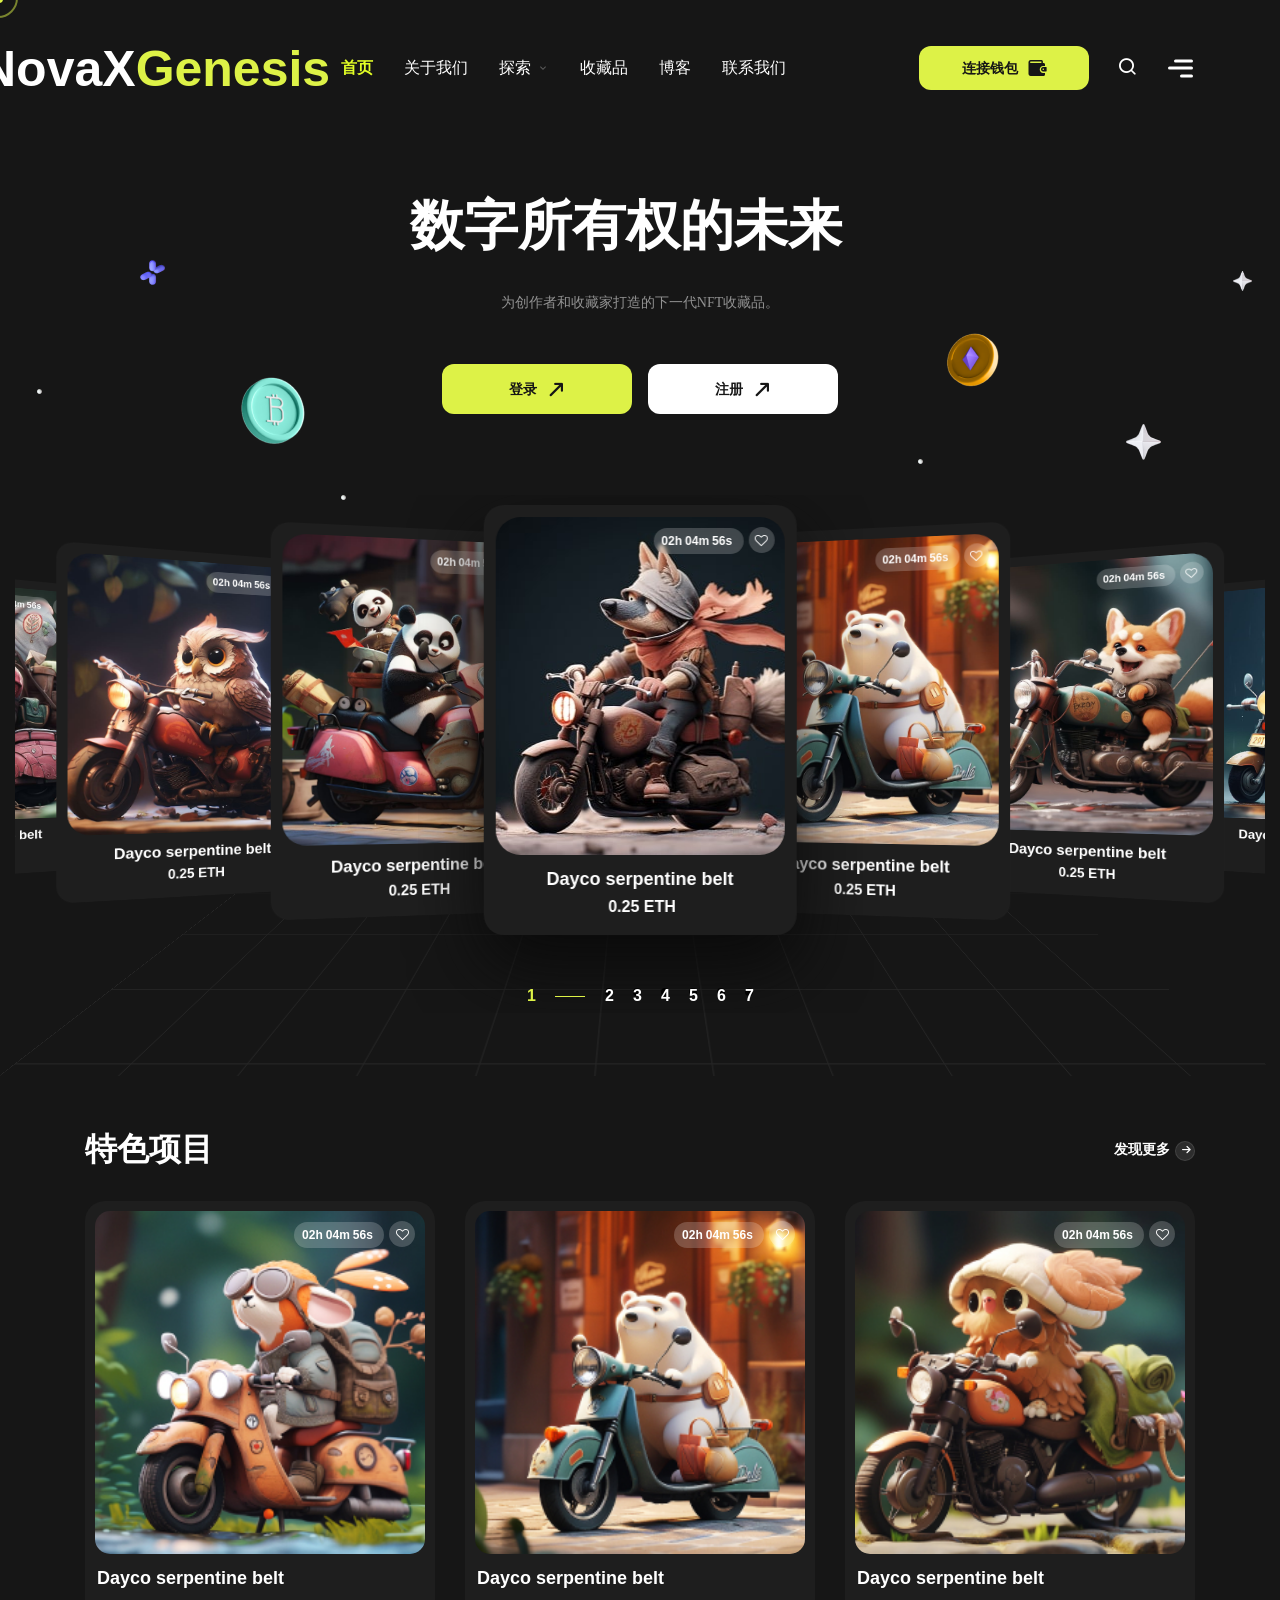
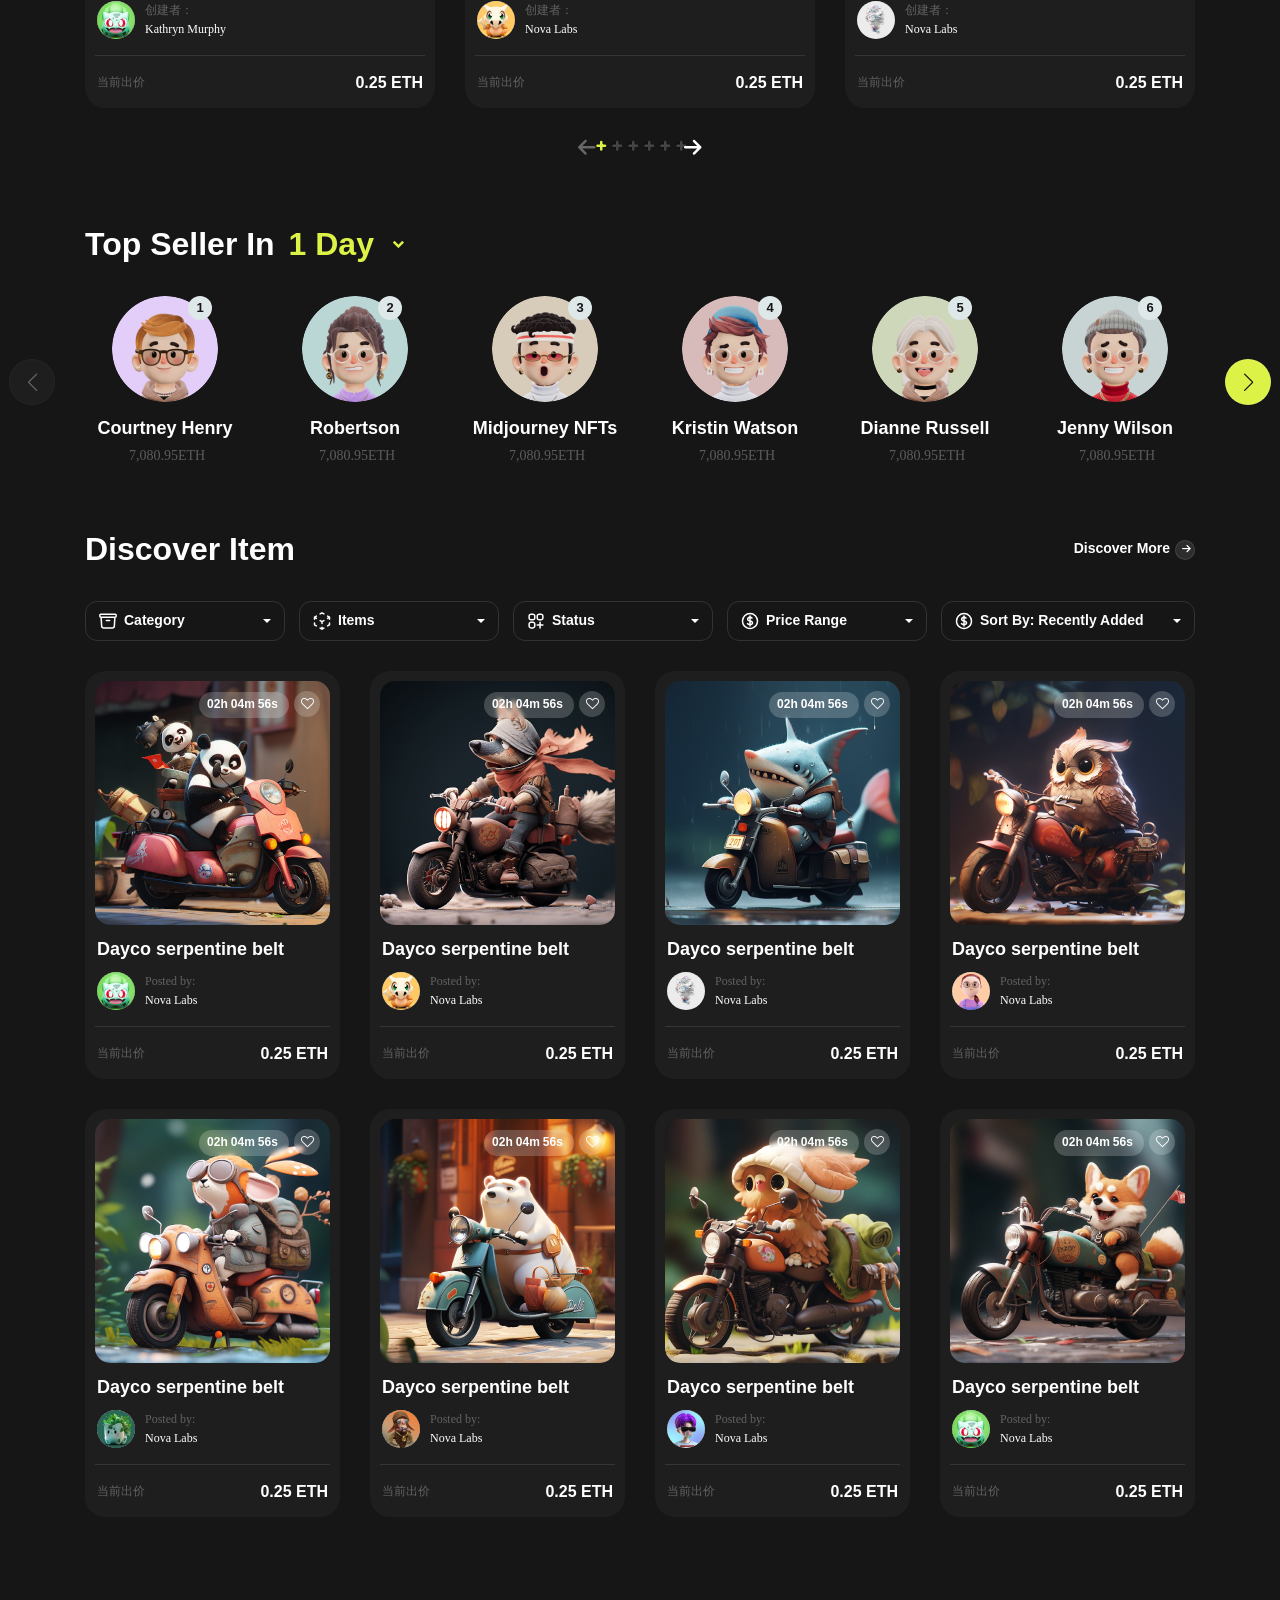
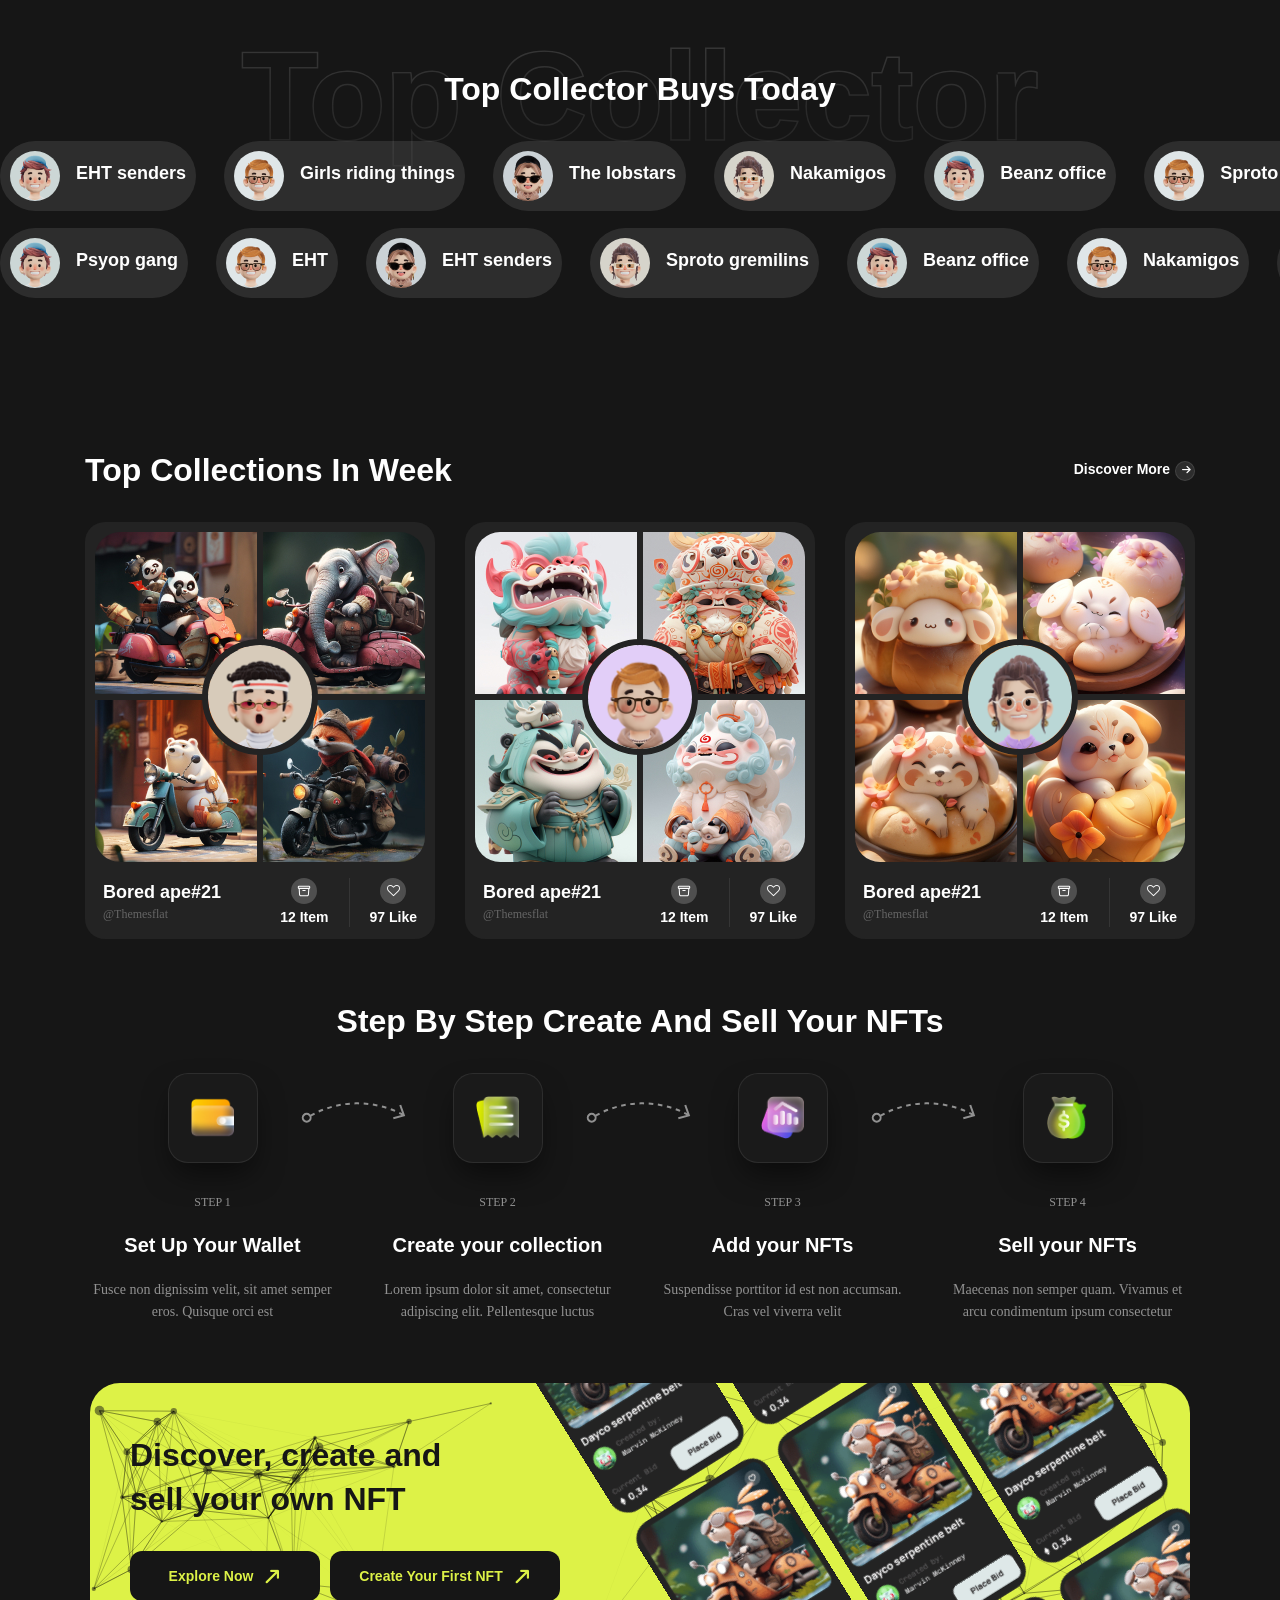
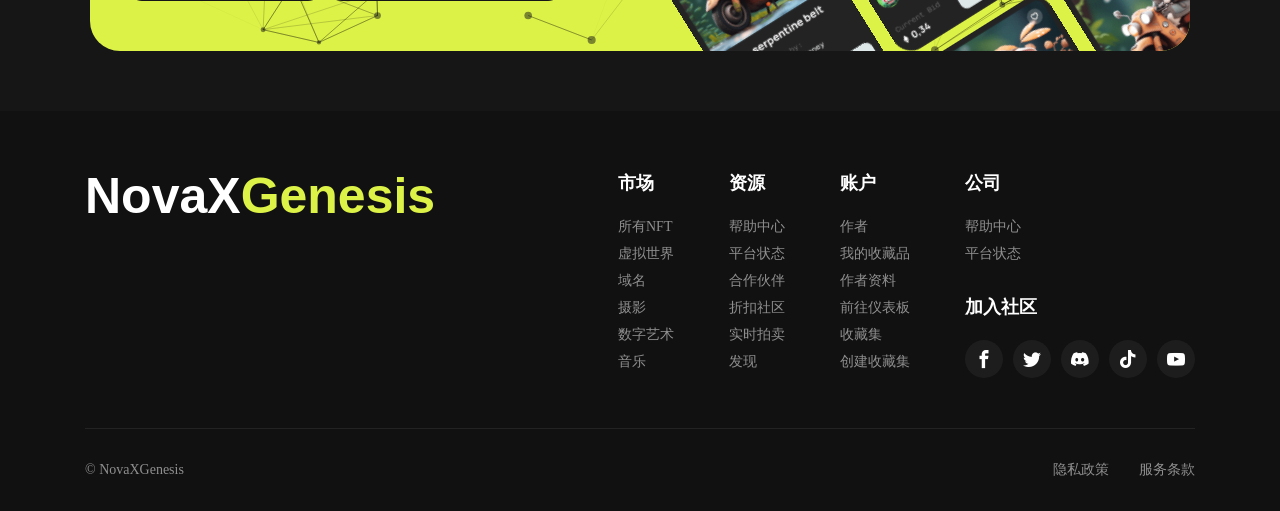
==== index.html @ 79eca63e "feat: 首次提交 NovaX Genesis 完整项目文件" ====
<!DOCTYPE html>
<!--[if IE 8]><html class="ie" xmlns="http://www.w3.org/1999/xhtml" xml:lang="en-US" lang="en-US"> <![endif]-->
<!--[if (gte IE 9)|!(IE)]><!-->
<html xmlns="http://www.w3.org/1999/xhtml" xml:lang="en-US" lang="en-US">
<!--<![endif]-->

<head>
  <!-- Basic Page Needs -->
  <meta charset="utf-8" />
  <!--[if IE
      ]><meta http-equiv="X-UA-Compatible" content="IE=edge,chrome=1"
    /><![endif]-->
  <title>NovaX Genesis | NFT市场模板</title>

  <meta name="author" content="themesflat.com" />

  <!-- Mobile Specific Metas -->
  <meta name="viewport" content="width=device-width, initial-scale=1, maximum-scale=1" />

  <!-- Theme Style -->
  <link rel="stylesheet" type="text/css" href="assets/css/style.css" />

  <!-- Reponsive -->
  <link rel="stylesheet" type="text/css" href="assets/css/responsive.css" />

  <!-- Favicon and Touch Icons  -->
  <link rel="shortcut icon" href="assets/icon/Favicon.png" />
  <link rel="apple-touch-icon-precomposed" href="assets/icon/Favicon.png" />
</head>

<body class="body">
  <!-- preload -->
  <div class="preload preload-container">
    <div class="middle">
      <div class="bar bar1"></div>
      <div class="bar bar2"></div>
      <div class="bar bar3"></div>
      <div class="bar bar4"></div>
      <div class="bar bar5"></div>
      <div class="bar bar6"></div>
      <div class="bar bar7"></div>
      <div class="bar bar8"></div>
    </div>
  </div>
  <!-- /preload -->

  <div id="wrapper">
    <div id="page" class="pt-40 home-1">
      <header id="header_main" class="header_1 header-fixed">
        <div class="themesflat-container">
          <div class="row">
            <div class="col-md-12">
              <div id="site-header-inner">
                <div class="wrap-box flex">
                  <div id="site-logo">
                    <div id="site-logo-inner">
                      <a href="index.html" rel="home" class="main-logo" style="font-size: 50px; font-weight:900;">
                        NovaX<span style="color: #ddf247;">Genesis</span>
                      </a>
                    </div>
                  </div>
                  <!-- logo -->
                  <div class="mobile-button">
                    <span></span>
                  </div>
                  <!-- /.mobile-button -->
                  <nav id="main-nav" class="main-nav">
                    <ul id="menu-primary-menu" class="menu">
                      <li class="menu-item  current-menu-item">
                        <a>首页</a>
                      </li>
                      <li class="menu-item">
                        <a href="#">关于我们</a>
                      </li>
                      <li class="menu-item menu-item-has-children">
                        <a>探索</a>
                        <ul class="sub-menu">
                          <li class="menu-item">
                            <a href="explore.html">探索</a>
                          </li>
                          <li class="menu-item">
                            <a href="nft-detail.html">NFT详情</a>
                          </li>
                          
                          
                        </ul>
                      </li>
                      <li class="menu-item ">
                        <a>收藏品</a>
                        
                      </li>
                      <li class="menu-item ">
                        <a>博客</a>
                        
                      </li>
                      <li class="menu-item">
                        <a href="#">联系我们</a>
                      </li>
                    </ul>
                  </nav>
                  <!-- /#main-nav -->
                  <div class="flat-wallet flex">
                    <div class="" id="wallet-header">
                      <a href="market-wallet.html" id="connectbtn" class="tf-button style-1">
                        <span>连接钱包</span>
                        <i class="icon-wa"></i>
                      </a>
                    </div>
                    <div class="header-search relative">
                      <a href="#" class="show-search">
                        <i class="icon-search"></i>
                      </a>
                      <div class="top-search">
                        <form action="#" method="get" role="search" class="search-form relative">
                          <input type="search" id="search" class="search-field style-1" placeholder="搜索..." value=""
                            name="s" title="搜索" required="" />
                          <button class="search search-submit" type="submit" title="搜索">
                            <i class="icon-search"></i>
                          </button>
                        </form>
                      </div>
                    </div>
                    <div class="canvas">
                      <span></span>
                    </div>
                  </div>
                </div>
              </div>
            </div>
          </div>
        </div>
        <div class="canvas-nav-wrap">
          <div class="overlay-canvas-nav"></div>
          <div class="inner-canvas-nav">
            <div class="side-bar">
              <a href="index.html" rel="home" class="main-logo">
                <a href="index.html" rel="home" class="main-logo" style="font-size: 40px; font-weight:900;">
                  NovaX<span style="color: #ddf247;">Genesis</span>
                </a>
                


              </a>
              <div class="canvas-nav-close">
                <svg xmlns="http://www.w3.org/2000/svg" xmlns:xlink="http://www.w3.org/1999/xlink" fill="white" x="0px"
                  y="0px" width="20px" height="20px" viewBox="0 0 122.878 122.88"
                  enable-background="new 0 0 122.878 122.88" xml:space="preserve">
                  <g>
                    <path
                      d="M1.426,8.313c-1.901-1.901-1.901-4.984,0-6.886c1.901-1.902,4.984-1.902,6.886,0l53.127,53.127l53.127-53.127 c1.901-1.902,4.984-1.902,6.887,0c1.901,1.901,1.901,4.985,0,6.886L68.324,61.439l53.128,53.128c1.901,1.901,1.901,4.984,0,6.886 c-1.902,1.902-4.985,1.902-6.887,0L61.438,68.326L8.312,121.453c-1.901,1.902-4.984,1.902-6.886,0 c-1.901-1.901-1.901-4.984,0-6.886l53.127-53.128L1.426,8.313L1.426,8.313z" />
                  </g>
                </svg>
              </div>
              <div class="widget-search mt-30">
                <form action="#" method="get" role="search" class="search-form relative">
                  <input type="search" id="search" class="search-field style-1" placeholder="搜索..." value=""
                    name="s" title="搜索" required="" />
                  <button class="search search-submit" type="submit" title="搜索">
                    <i class="icon-search"></i>
                  </button>
                </form>
              </div>
              <div class="widget widget-categories">
                <h5 class="title-widget">分类</h5>
                <ul>
                  <li>
                    <div class="cate-item"><a href="#">NFTs</a></div>
                    <div class="number">(1.483)</div>
                  </li>
                  <li>
                    <div class="cate-item"><a href="#">数字艺术</a></div>
                    <div class="number">(97)</div>
                  </li>
                  <li>
                    <div class="cate-item"><a href="#">加密货币</a></div>
                    <div class="number">(45)</div>
                  </li>
                  <li>
                    <div class="cate-item"><a href="#">技术</a></div>
                    <div class="number">(728)</div>
                  </li>
                </ul>
              </div>
              <div class="widget widget-menu style-4">
                <h5 class="title-widget">公司</h5>
                <ul>
                  <li><a href="#">帮助中心</a></li>
                  <li><a href="#">平台状态</a></li>
                </ul>
              </div>
              <div class="widget">
                <h5 class="title-widget">加入社区</h5>
                <div class="widget-social">
                  <ul class="flex">
                    <li><a href="#" class="icon-facebook"></a></li>
                    <li><a href="#" class="icon-twitter"></a></li>
                    <li><a href="#" class="icon-vt"></a></li>
                    <li><a href="#" class="icon-tiktok"></a></li>
                    <li><a href="#" class="icon-youtube"></a></li>
                  </ul>
                </div>
              </div>
            </div>
          </div>
        </div>
        <div class="mobile-nav-wrap">
          <div class="overlay-mobile-nav"></div>
          <div class="inner-mobile-nav">
            <a href="index.html" rel="home" class="main-logo">
              <a href="index.html" rel="home" class="main-logo" style="font-size: 40px; font-weight:900;">
                NovaX<span style="color: #ddf247;">Genesis</span>
              </a>
                data-retina="assets/images/logo/logo@2x.png" />
            </a>
            <div class="mobile-nav-close">
              <svg xmlns="http://www.w3.org/2000/svg" xmlns:xlink="http://www.w3.org/1999/xlink" fill="white" x="0px"
                y="0px" width="20px" height="20px" viewBox="0 0 122.878 122.88"
                enable-background="new 0 0 122.878 122.88" xml:space="preserve">
                <g>
                  <path
                    d="M1.426,8.313c-1.901-1.901-1.901-4.984,0-6.886c1.901-1.902,4.984-1.902,6.886,0l53.127,53.127l53.127-53.127 c1.901-1.902,4.984-1.902,6.887,0c1.901,1.901,1.901,4.985,0,6.886L68.324,61.439l53.128,53.128c1.901,1.901,1.901,4.984,0,6.886 c-1.902,1.902-4.985,1.902-6.887,0L61.438,68.326L8.312,121.453c-1.901,1.902-4.984,1.902-6.886,0 c-1.901-1.901-1.901-4.984,0-6.886l53.127-53.128L1.426,8.313L1.426,8.313z" />
                </g>
              </svg>
            </div>
            <nav id="mobile-main-nav" class="mobile-main-nav">
              <ul id="menu-mobile-menu" class="menu">
                <li class="menu-item menu-item-has-children-mobile current-menu-item">
                  <a class="item-menu-mobile">首页</a>
                  
                </li>
                <li class="menu-item">
                  <a class="item-menu-mobile" href="#">关于我们</a>
                </li>
                <li class="menu-item menu-item-has-children-mobile">
                  <a class="item-menu-mobile">探索</a>
                  <ul class="sub-menu-mobile">
                    <li class="menu-item">
                      <a href="explore.html">探索风格</a>
                    </li>
                    
                    <li class="menu-item">
                      <a href="nft-detail.html">NFT详情</a>
                    </li>
                    
                  </ul>
                </li>
                <li class="menu-item menu-item-has-children-mobile">
                  <a class="item-menu-mobile">收藏品</a>
                  
                </li>
                <li class="menu-item menu-item-has-children-mobile">
                  <a class="item-menu-mobile">博客</a>
                  
                </li>
                <li class="menu-item">
                  <a class="item-menu-mobile" href="#">联系我们</a>
                </li>
              </ul>
            </nav>
            <div class="widget-search mt-30">
              <form action="#" method="get" role="search" class="search-form relative">
                <input type="search" class="search-field style-1" placeholder="搜索..." value="" name="s"
                  title="搜索" required="" />
                <button class="search search-submit" type="submit" title="搜索">
                  <i class="icon-search"></i>
                </button>
              </form>
            </div>
          </div>
        </div>
      </header>

      <div class="flat-pages-title">
        <div class="widget-bg-line">
          <div class="wraper">
            <div class="bg-grid-line y bottom">
              <div class="bg-line"></div>
            </div>
          </div>
        </div>
        <div class="themesflat-container w1490">
          <div class="row">
            <div class="col-12 pages-title">
              <div class="content">
                <h1 data-wow-delay="0s" class="wow fadeInUp">
                  数字所有权的未来
                </h1>
                <p class="wow fadeInUp" data-wow-delay="0.1s">
                  为创作者和收藏家打造的下一代NFT收藏品。
                </p>
                <div data-wow-delay="0.2s" class="wow fadeInUp flat-button flex justify-center">
                  <a href="login.html" class="tf-button style-1 h50 w190 mr-16">登录 <i
                      class="icon-arrow-up-right2"></i></a>
                  <a href="sign-up.html" class="tf-button style-1 h50 w190 active">注册 <i
                      class="icon-arrow-up-right2"></i></a>
                </div>
              </div>
              <div class="icon-background">
                <img class="absolute item1" src="assets/images/item-background/item1.png" alt="" />
                <img class="absolute item2" src="assets/images/item-background/item2.png" alt="" />
                <img class="absolute item3" src="assets/images/item-background/item3.png" alt="" />
                <img class="absolute item4" src="assets/images/item-background/item1.png" alt="" />
                <img class="absolute item5" src="assets/images/item-background/item1.png" alt="" />
                <img class="absolute item6" src="assets/images/item-background/item4.png" alt="" />
                <img class="absolute item7" src="assets/images/item-background/item5.png" alt="" />
                <img class="absolute item8" src="assets/images/item-background/item5.png" alt="" />
              </div>
              <div class="relative">
                <div class="swiper swiper-3d-7">
                  <div class="swiper-wrapper">
                    <div class="swiper-slide">
                      <div class="tf-card-box">
                        <div class="card-media">
                          <a href="#">
                            <img src="assets/images/box-item/banner-01.jpg" alt="" />
                          </a>
                          <span class="wishlist-button icon-heart"></span>
                          <div class="featured-countdown">
                            <span class="js-countdown" data-timer="7500" data-labels="d,h,m,s"></span>
                          </div>
                          <div class="button-place-bid">
                            <a href="#" data-toggle="modal" data-target="#popup_bid" class="tf-button"><span>出价</span></a>
                          </div>
                        </div>
                        <div class="meta-info text-center">
                          <h5 class="name">
                            <a href="nft-detail.html">Dayco serpentine belt</a>
                          </h5>
                          <h6 class="price gem">
                            <i class="#"></i> 0.25 ETH
                          </h6>
                        </div>
                      </div>
                    </div>
                    <div class="swiper-slide">
                      <div class="tf-card-box">
                        <div class="card-media">
                          <a href="#">
                            <img src="assets/images/box-item/banner-02.jpg" alt="" />
                          </a>
                          <span class="wishlist-button icon-heart"></span>
                          <div class="featured-countdown">
                            <span class="js-countdown" data-timer="7500" data-labels="d,h,m,s"></span>
                          </div>
                          <div class="button-place-bid">
                            <a href="#" data-toggle="modal" data-target="#popup_bid" class="tf-button"><span>出价</span></a>
                          </div>
                        </div>
                        <div class="meta-info text-center">
                          <h5 class="name">
                            <a href="nft-detail.html">Dayco serpentine belt</a>
                          </h5>
                          <h6 class="price gem">
                            <i class="#"></i> 0.25 ETH
                          </h6>
                        </div>
                      </div>
                    </div>
                    <div class="swiper-slide">
                      <div class="tf-card-box">
                        <div class="card-media">
                          <a href="#">
                            <img src="assets/images/box-item/banner-03.jpg" alt="" />
                          </a>
                          <span class="wishlist-button icon-heart"></span>
                          <div class="featured-countdown">
                            <span class="js-countdown" data-timer="7500" data-labels="d,h,m,s"></span>
                          </div>
                          <div class="button-place-bid">
                            <a href="#" data-toggle="modal" data-target="#popup_bid" class="tf-button"><span>出价</span></a>
                          </div>
                        </div>
                        <div class="meta-info text-center">
                          <h5 class="name">
                            <a href="nft-detail.html">Dayco serpentine belt</a>
                          </h5>
                          <h6 class="price gem">
                            <i class="#"></i>0.25 ETH
                          </h6>
                        </div>
                      </div>
                    </div>
                    <div class="swiper-slide">
                      <div class="tf-card-box">
                        <div class="card-media">
                          <a href="#">
                            <img src="assets/images/box-item/banner-04.jpg" alt="" />
                          </a>
                          <span class="wishlist-button icon-heart"></span>
                          <div class="featured-countdown">
                            <span class="js-countdown" data-timer="7500" data-labels="d,h,m,s"></span>
                          </div>
                          <div class="button-place-bid">
                            <a href="#" data-toggle="modal" data-target="#popup_bid" class="tf-button"><span>出价</span></a>
                          </div>
                        </div>
                        <div class="meta-info text-center">
                          <h5 class="name">
                            <a href="nft-detail.html">Dayco serpentine belt</a>
                          </h5>
                          <h6 class="price gem">
                            <i class="#"></i>0.25 ETH
                          </h6>
                        </div>
                      </div>
                    </div>
                    <div class="swiper-slide">
                      <div class="tf-card-box">
                        <div class="card-media">
                          <a href="#">
                            <img src="assets/images/box-item/banner-05.jpg" alt="" />
                          </a>
                          <span class="wishlist-button icon-heart"></span>
                          <div class="featured-countdown">
                            <span class="js-countdown" data-timer="7500" data-labels="d,h,m,s"></span>
                          </div>
                          <div class="button-place-bid">
                            <a href="#" data-toggle="modal" data-target="#popup_bid" class="tf-button"><span>出价</span></a>
                          </div>
                        </div>
                        <div class="meta-info text-center">
                          <h5 class="name">
                            <a href="nft-detail.html">Dayco serpentine belt</a>
                          </h5>
                          <h6 class="price gem">
                            <i class="#"></i>0.25 ETH
                          </h6>
                        </div>
                      </div>
                    </div>
                    <div class="swiper-slide">
                      <div class="tf-card-box">
                        <div class="card-media">
                          <a href="#">
                            <img src="assets/images/box-item/banner-06.jpg" alt="" />
                          </a>
                          <span class="wishlist-button icon-heart"></span>
                          <div class="featured-countdown">
                            <span class="js-countdown" data-timer="7500" data-labels="d,h,m,s"></span>
                          </div>
                          <div class="button-place-bid">
                            <a href="#" data-toggle="modal" data-target="#popup_bid" class="tf-button"><span>出价</span></a>
                          </div>
                        </div>
                        <div class="meta-info text-center">
                          <h5 class="name">
                            <a href="nft-detail.html">Dayco serpentine belt</a>
                          </h5>
                          <h6 class="price gem">
                            <i class="#"></i>0.25 ETH
                          </h6>
                        </div>
                      </div>
                    </div>
                    <div class="swiper-slide">
                      <div class="tf-card-box">
                        <div class="card-media">
                          <a href="#">
                            <img src="assets/images/box-item/banner-07.jpg" alt="" />
                          </a>
                          <span class="wishlist-button icon-heart"></span>
                          <div class="featured-countdown">
                            <span class="js-countdown" data-timer="7500" data-labels="d,h,m,s"></span>
                          </div>
                          <div class="button-place-bid">
                            <a href="#" data-toggle="modal" data-target="#popup_bid" class="tf-button"><span>出价</span></a>
                          </div>
                        </div>
                        <div class="meta-info text-center">
                          <h5 class="name">
                            <a href="nft-detail.html">Dayco serpentine belt</a>
                          </h5>
                          <h6 class="price gem">
                            <i class="#"></i>0.25 ETH
                          </h6>
                        </div>
                      </div>
                    </div>
                  </div>
                  <div class="swiper-pagination pagination-number"></div>
                </div>
                <div class="swiper-button-next next-3d over"></div>
                <div class="swiper-button-prev prev-3d over"></div>
              </div>
            </div>
          </div>
        </div>
      </div>

      <div class="tf-section featured-item style-bottom">
        <div class="themesflat-container">
          <div class="row">
            <div class="col-md-12">
              <div class="heading-section pb-20">
                <h2 class="tf-title">特色项目</h2>
                <a href="explore.html">发现更多 <i class="icon-arrow-right2"></i></a>
              </div>
            </div>
            <div class="col-md-12">
              <div class="featured pt-10 swiper-container carousel" data-swiper='{
                                "loop":false,
                                "slidesPerView": 1,
                                "observer": true,
                                "observeParents": true,
                                "spaceBetween": 30,
                                "navigation": {
                                    "clickable": true,
                                    "nextEl": ".slider-next",
                                    "prevEl": ".slider-prev"
                                },
                                "pagination": {
                                    "el": ".swiper-pagination",
                                    "clickable": true
                                },
                                "breakpoints": {
                                    "768": {
                                        "slidesPerView": 2,
                                        "spaceBetween": 30
                                    },
                                    "1024": {
                                        "slidesPerView": 3,
                                        "spaceBetween": 30
                                    },
                                    "1300": {
                                        "slidesPerView": 4,
                                        "spaceBetween": 30
                                    }
                                }
                            }'>
                <div class="swiper-wrapper">
                  <div class="swiper-slide">
                    <div class="tf-card-box style-1">
                      <div class="card-media">
                        <a href="#">
                          <img src="assets/images/box-item/card-item-01.jpg" alt="" />
                        </a>
                        <span class="wishlist-button icon-heart"></span>
                        <div class="featured-countdown">
                          <span class="js-countdown" data-timer="7500" data-labels="d,h,m,s"></span>
                        </div>
                        <div class="button-place-bid">
                          <a href="#" data-toggle="modal" data-target="#popup_bid" class="tf-button"><span>Place
                              Bid</span></a>
                        </div>
                      </div>
                      <h5 class="name">
                        <a href="nft-detail.html">Dayco serpentine belt</a>
                      </h5>
                      <div class="author flex items-center">
                        <div class="avatar">
                          <img src="assets/images/avatar/avatar-box-01.jpg" alt="图片" />
                        </div>
                        <div class="info">
                          <span>创建者：</span>
                          <h6><a href="#">Kathryn Murphy</a></h6>
                        </div>
                      </div>
                      <div class="divider"></div>
                      <div class="meta-info flex items-center justify-between">
                        <span class="text-bid">当前出价</span>
                        <h6 class="price gem">
                          <i class="#"></i>0.25 ETH
                        </h6>
                      </div>
                    </div>
                  </div>
                  <div class="swiper-slide">
                    <div class="tf-card-box style-1">
                      <div class="card-media">
                        <a href="#">
                          <img src="assets/images/box-item/card-item-02.jpg" alt="" />
                        </a>
                        <span class="wishlist-button icon-heart"></span>
                        <div class="featured-countdown">
                          <span class="js-countdown" data-timer="7500" data-labels="d,h,m,s"></span>
                        </div>
                        <div class="button-place-bid">
                          <a href="#" data-toggle="modal" data-target="#popup_bid" class="tf-button"><span>Place
                              Bid</span></a>
                        </div>
                      </div>
                      <h5 class="name">
                        <a href="nft-detail.html">Dayco serpentine belt</a>
                      </h5>
                      <div class="author flex items-center">
                        <div class="avatar">
                          <img src="assets/images/avatar/avatar-box-02.jpg" alt="Image" />
                        </div>
                        <div class="info">
                          <span>创建者：</span>
                          <h6><a href="#">Nova Labs</a></h6>
                        </div>
                      </div>
                      <div class="divider"></div>
                      <div class="meta-info flex items-center justify-between">
                        <span class="text-bid">当前出价</span>
                        <h6 class="price gem">
                          <i class="#"></i>0.25 ETH
                        </h6>
                      </div>
                    </div>
                  </div>
                  <div class="swiper-slide">
                    <div class="tf-card-box style-1">
                      <div class="card-media">
                        <a href="#">
                          <img src="assets/images/box-item/card-item-03.jpg" alt="" />
                        </a>
                        <span class="wishlist-button icon-heart"></span>
                        <div class="featured-countdown">
                          <span class="js-countdown" data-timer="7500" data-labels="d,h,m,s"></span>
                        </div>
                        <div class="button-place-bid">
                          <a href="#" data-toggle="modal" data-target="#popup_bid" class="tf-button"><span>Place
                              Bid</span></a>
                        </div>
                      </div>
                      <h5 class="name">
                        <a href="nft-detail.html">Dayco serpentine belt</a>
                      </h5>
                      <div class="author flex items-center">
                        <div class="avatar">
                          <img src="assets/images/avatar/avatar-box-03.jpg" alt="Image" />
                        </div>
                        <div class="info">
                          <span>创建者：</span>
                          <h6><a href="#">Nova Labs</a></h6>
                        </div>
                      </div>
                      <div class="divider"></div>
                      <div class="meta-info flex items-center justify-between">
                        <span class="text-bid">当前出价</span>
                        <h6 class="price gem">
                          <i class="#"></i>0.25 ETH
                        </h6>
                      </div>
                    </div>
                  </div>
                  <div class="swiper-slide">
                    <div class="tf-card-box style-1">
                      <div class="card-media">
                        <a href="#">
                          <img src="assets/images/box-item/card-item-04.jpg" alt="" />
                        </a>
                        <span class="wishlist-button icon-heart"></span>
                        <div class="featured-countdown">
                          <span class="js-countdown" data-timer="7500" data-labels="d,h,m,s"></span>
                        </div>
                        <div class="button-place-bid">
                          <a href="#" data-toggle="modal" data-target="#popup_bid" class="tf-button"><span>Place
                              Bid</span></a>
                        </div>
                      </div>
                      <h5 class="name">
                        <a href="nft-detail.html">Dayco serpentine belt</a>
                      </h5>
                      <div class="author flex items-center">
                        <div class="avatar">
                          <img src="assets/images/avatar/avatar-box-04.jpg" alt="Image" />
                        </div>
                        <div class="info">
                          <span>创建者：</span>
                          <h6><a href="#">Nova Labs</a></h6>
                        </div>
                      </div>
                      <div class="divider"></div>
                      <div class="meta-info flex items-center justify-between">
                        <span class="text-bid">当前出价</span>
                        <h6 class="price gem">
                          <i class="#"></i>0.25 ETH
                        </h6>
                      </div>
                    </div>
                  </div>
                  <div class="swiper-slide">
                    <div class="tf-card-box style-1">
                      <div class="card-media">
                        <a href="#">
                          <img src="assets/images/box-item/card-item-01.jpg" alt="" />
                        </a>
                        <span class="wishlist-button icon-heart"></span>
                        <div class="featured-countdown">
                          <span class="js-countdown" data-timer="7500" data-labels="d,h,m,s"></span>
                        </div>
                        <div class="button-place-bid">
                          <a href="#" data-toggle="modal" data-target="#popup_bid" class="tf-button"><span>Place
                              Bid</span></a>
                        </div>
                      </div>
                      <h5 class="name">
                        <a href="nft-detail.html">Dayco serpentine belt</a>
                      </h5>
                      <div class="author flex items-center">
                        <div class="avatar">
                          <img src="assets/images/avatar/avatar-box-05.jpg" alt="Image" />
                        </div>
                        <div class="info">
                          <span>创建者：</span>
                          <h6><a href="#">Nova Labs</a></h6>
                        </div>
                      </div>
                      <div class="divider"></div>
                      <div class="meta-info flex items-center justify-between">
                        <span class="text-bid">当前出价</span>
                        <h6 class="price gem">
                          <i class="#"></i>0.25 ETH
                        </h6>
                      </div>
                    </div>
                  </div>
                  <div class="swiper-slide">
                    <div class="tf-card-box style-1">
                      <div class="card-media">
                        <a href="#">
                          <img src="assets/images/box-item/card-item-02.jpg" alt="" />
                        </a>
                        <span class="wishlist-button icon-heart"></span>
                        <div class="featured-countdown">
                          <span class="js-countdown" data-timer="7500" data-labels="d,h,m,s"></span>
                        </div>
                        <div class="button-place-bid">
                          <a href="#" data-toggle="modal" data-target="#popup_bid" class="tf-button"><span>Place
                              Bid</span></a>
                        </div>
                      </div>
                      <h5 class="name">
                        <a href="nft-detail.html">Dayco serpentine belt</a>
                      </h5>
                      <div class="author flex items-center">
                        <div class="avatar">
                          <img src="assets/images/avatar/avatar-box-06.jpg" alt="Image" />
                        </div>
                        <div class="info">
                          <span>创建者：</span>
                          <h6><a href="#">Nova Labs</a></h6>
                        </div>
                      </div>
                      <div class="divider"></div>
                      <div class="meta-info flex items-center justify-between">
                        <span class="text-bid">当前出价</span>
                        <h6 class="price gem">
                          <i class="#"></i>0.25 ETH
                        </h6>
                      </div>
                    </div>
                  </div>
                  <div class="swiper-slide">
                    <div class="tf-card-box style-1">
                      <div class="card-media">
                        <a href="#">
                          <img src="assets/images/box-item/card-item-03.jpg" alt="" />
                        </a>
                        <span class="wishlist-button icon-heart"></span>
                        <div class="featured-countdown">
                          <span class="js-countdown" data-timer="7500" data-labels="d,h,m,s"></span>
                        </div>
                        <div class="button-place-bid">
                          <a href="#" data-toggle="modal" data-target="#popup_bid" class="tf-button"><span>Place
                              Bid</span></a>
                        </div>
                      </div>
                      <h5 class="name">
                        <a href="nft-detail.html">Dayco serpentine belt</a>
                      </h5>
                      <div class="author flex items-center">
                        <div class="avatar">
                          <img src="assets/images/avatar/avatar-box-07.jpg" alt="Image" />
                        </div>
                        <div class="info">
                          <span>创建者：</span>
                          <h6><a href="#">Nova Labs</a></h6>
                        </div>
                      </div>
                      <div class="divider"></div>
                      <div class="meta-info flex items-center justify-between">
                        <span class="text-bid">当前出价</span>
                        <h6 class="price gem">
                          <i class="#"></i>0.25 ETH
                        </h6>
                      </div>
                    </div>
                  </div>
                  <div class="swiper-slide">
                    <div class="tf-card-box style-1">
                      <div class="card-media">
                        <a href="#">
                          <img src="assets/images/box-item/card-item-04.jpg" alt="" />
                        </a>
                        <span class="wishlist-button icon-heart"></span>
                        <div class="featured-countdown">
                          <span class="js-countdown" data-timer="7500" data-labels="d,h,m,s"></span>
                        </div>
                        <div class="button-place-bid">
                          <a href="#" data-toggle="modal" data-target="#popup_bid" class="tf-button"><span>Place
                              Bid</span></a>
                        </div>
                      </div>
                      <h5 class="name">
                        <a href="nft-detail.html">Dayco serpentine belt</a>
                      </h5>
                      <div class="author flex items-center">
                        <div class="avatar">
                          <img src="assets/images/avatar/avatar-box-04.jpg" alt="Image" />
                        </div>
                        <div class="info">
                          <span>创建者：</span>
                          <h6><a href="#">Nova Labs</a></h6>
                        </div>
                      </div>
                      <div class="divider"></div>
                      <div class="meta-info flex items-center justify-between">
                        <span class="text-bid">当前出价</span>
                        <h6 class="price gem">
                          <i class="#"></i>0.25 ETH
                        </h6>
                      </div>
                    </div>
                  </div>
                </div>
                <div class="swiper-pagination"></div>
                <div class="slider-next swiper-button-next"></div>
                <div class="slider-prev swiper-button-prev"></div>
              </div>
            </div>
          </div>
        </div>
      </div>

      <div class="tf-section seller">
        <div class="themesflat-container">
          <div class="row">
            <div class="col-md-12">
              <div class="heading-section">
                <h2 class="tf-title pb-30">
                  Top seller in
                  <span class="dropdown" id="select-day">
                    <span class="btn-selector tf-color">
                      <span>1 day</span>
                    </span>
                    <ul>
                      <li><span>1 day</span></li>
                      <li><span>3 day</span></li>
                      <li><span>7 day</span></li>
                    </ul>
                  </span>
                </h2>
              </div>
            </div>
            <div class="col-md-12">
              <div class="swiper-container seller seller-slider2" data-swiper='{
                                "loop":false,
                                "slidesPerView": 2,
                                "observer": true,
                                "grabCursor": true,
                                "observeParents": true,
                                "spaceBetween": 30,
                                "navigation": {
                                    "clickable": true,
                                    "nextEl": ".seller-next",
                                    "prevEl": ".seller-prev"
                                },
                                "breakpoints": {
                                    "500": {
                                        "slidesPerView": 3
                                    },
                                    "640": {
                                        "slidesPerView": 4
                                    },
                                    "768": {
                                        "slidesPerView": 5
                                    },
                                    "1070": {
                                        "slidesPerView": 6
                                    }
                                }
                            }'>
                <div class="swiper-wrapper">
                  <div class="swiper-slide">
                    <div class="tf-author-box text-center">
                      <div class="author-avatar">
                        <img src="assets/images/avatar/avatar-01.png" alt="" class="avatar" />
                        <div class="number">1</div>
                      </div>
                      <div class="author-infor">
                        <h5><a href="#">Courtney Henry</a></h5>
                        <h6 class="price gem style-1">
                          <i class="#"></i> 7,080.95ETH
                        </h6>
                      </div>
                    </div>
                  </div>
                  <div class="swiper-slide">
                    <div class="tf-author-box text-center">
                      <div class="author-avatar">
                        <img src="assets/images/avatar/avatar-02.png" alt="" class="avatar" />
                        <div class="number">2</div>
                      </div>
                      <div class="author-infor">
                        <h5><a href="#">Robertson</a></h5>
                        <h6 class="price gem style-1">
                          <i class="#"></i> 7,080.95ETH
                        </h6>
                      </div>
                    </div>
                  </div>
                  <div class="swiper-slide">
                    <div class="tf-author-box text-center">
                      <div class="author-avatar">
                        <img src="assets/images/avatar/avatar-03.png" alt="" class="avatar" />
                        <div class="number">3</div>
                      </div>
                      <div class="author-infor">
                        <h5><a href="#">Midjourney NFTs</a></h5>
                        <h6 class="price gem style-1">
                          <i class="#"></i> 7,080.95ETH
                        </h6>
                      </div>
                    </div>
                  </div>
                  <div class="swiper-slide">
                    <div class="tf-author-box text-center">
                      <div class="author-avatar">
                        <img src="assets/images/avatar/avatar-04.png" alt="" class="avatar" />
                        <div class="number">4</div>
                      </div>
                      <div class="author-infor">
                        <h5><a href="#">Kristin Watson</a></h5>
                        <h6 class="price gem style-1">
                          <i class="#"></i> 7,080.95ETH
                        </h6>
                      </div>
                    </div>
                  </div>
                  <div class="swiper-slide">
                    <div class="tf-author-box text-center">
                      <div class="author-avatar">
                        <img src="assets/images/avatar/avatar-05.png" alt="" class="avatar" />
                        <div class="number">5</div>
                      </div>
                      <div class="author-infor">
                        <h5><a href="#">Dianne Russell</a></h5>
                        <h6 class="price gem style-1">
                          <i class="#"></i> 7,080.95ETH
                        </h6>
                      </div>
                    </div>
                  </div>
                  <div class="swiper-slide">
                    <div class="tf-author-box text-center">
                      <div class="author-avatar">
                        <img src="assets/images/avatar/avatar-06.png" alt="" class="avatar" />
                        <div class="number">6</div>
                      </div>
                      <div class="author-infor">
                        <h5><a href="#">Jenny Wilson</a></h5>
                        <h6 class="price gem style-1">
                          <i class="#"></i> 7,080.95ETH
                        </h6>
                      </div>
                    </div>
                  </div>
                  <div class="swiper-slide">
                    <div class="tf-author-box text-center">
                      <div class="author-avatar">
                        <img src="assets/images/avatar/avatar-02.png" alt="" class="avatar" />
                        <div class="number">7</div>
                      </div>
                      <div class="author-infor">
                        <h5><a href="#">Courtney Henry</a></h5>
                        <h6 class="price gem style-1">
                          <i class="#"></i> 7,080.95ETH
                        </h6>
                      </div>
                    </div>
                  </div>
                  <div class="swiper-slide">
                    <div class="tf-author-box text-center">
                      <div class="author-avatar">
                        <img src="assets/images/avatar/avatar-01.png" alt="" class="avatar" />
                        <div class="number">8</div>
                      </div>
                      <div class="author-infor">
                        <h5><a href="#">Courtney Henry</a></h5>
                        <h6 class="price gem style-1">
                          <i class="#"></i> 7,080.95ETH
                        </h6>
                      </div>
                    </div>
                  </div>
                </div>
              </div>
              <div class="swiper-button-next seller-next over active"></div>
              <div class="swiper-button-prev seller-prev over"></div>
            </div>
          </div>
        </div>
      </div>

      <div class="tf-section-3 discover-item">
        <div class="themesflat-container">
          <div class="row">
            <div class="col-md-12">
              <div class="heading-section pb-30">
                <h2 class="tf-title">Discover item</h2>
                <a href="explore.html" class="">Discover more <i class="icon-arrow-right2"></i></a>
              </div>
            </div>
            <div class="col-md-12 pb-30">
              <div class="tf-soft flex items-center justify-between">
                <div class="soft-left">
                  <div class="dropdown">
                    <button class="btn btn-secondary dropdown-toggle" type="button" id="dropdownMenuButton"
                      data-toggle="dropdown" aria-haspopup="true" aria-expanded="false">
                      <svg width="20" height="20" viewBox="0 0 20 20" fill="none" xmlns="http://www.w3.org/2000/svg">
                        <path
                          d="M16.875 6.25L16.3542 15.11C16.3261 15.5875 16.1166 16.0363 15.7685 16.3644C15.4204 16.6925 14.96 16.8752 14.4817 16.875H5.51833C5.03997 16.8752 4.57962 16.6925 4.23152 16.3644C3.88342 16.0363 3.6739 15.5875 3.64583 15.11L3.125 6.25M8.33333 9.375H11.6667M2.8125 6.25H17.1875C17.705 6.25 18.125 5.83 18.125 5.3125V4.0625C18.125 3.545 17.705 3.125 17.1875 3.125H2.8125C2.295 3.125 1.875 3.545 1.875 4.0625V5.3125C1.875 5.83 2.295 6.25 2.8125 6.25Z"
                          stroke="white" stroke-width="1.5" stroke-linecap="round" stroke-linejoin="round" />
                      </svg>
                      <span class="inner">Category</span>
                    </button>
                    <div class="dropdown-menu" aria-labelledby="dropdownMenuButton">
                      <a class="dropdown-item">
                        <div class="sort-filter active">
                          <span>All</span>
                          <span class="icon-tick"><span class="path2"></span></span>
                        </div>
                      </a>
                      <a class="dropdown-item">
                        <div class="sort-filter">
                          <span>Art</span>
                          <span class="icon-tick"><span class="path2"></span></span>
                        </div>
                      </a>
                      <a class="dropdown-item">
                        <div class="sort-filter">
                          <span>Photography</span>
                          <span class="icon-tick"><span class="path2"></span></span>
                        </div>
                      </a>
                      <a class="dropdown-item">
                        <div class="sort-filter">
                          <span>Music</span>
                          <span class="icon-tick"><span class="path2"></span></span>
                        </div>
                      </a>
                    </div>
                  </div>
                  <div class="dropdown">
                    <button class="btn btn-secondary dropdown-toggle" type="button" id="dropdownMenuButton2"
                      data-toggle="dropdown" aria-haspopup="true" aria-expanded="false">
                      <svg width="20" height="20" viewBox="0 0 20 20" fill="none" xmlns="http://www.w3.org/2000/svg">
                        <path
                          d="M17.5 6.25L15.625 5.15583M17.5 6.25V8.125M17.5 6.25L15.625 7.34417M2.5 6.25L4.375 5.15583M2.5 6.25L4.375 7.34417M2.5 6.25V8.125M10 10.625L11.875 9.53083M10 10.625L8.125 9.53083M10 10.625V12.5M10 18.125L11.875 17.0308M10 18.125V16.25M10 18.125L8.125 17.0308M8.125 2.96833L10 1.875L11.875 2.96917M17.5 11.875V13.75L15.625 14.8442M4.375 14.8442L2.5 13.75V11.875"
                          stroke="white" stroke-width="1.5" stroke-linecap="round" stroke-linejoin="round" />
                      </svg>
                      <span class="inner">Items</span>
                    </button>
                    <div class="dropdown-menu" aria-labelledby="dropdownMenuButton">
                      <a class="dropdown-item">
                        <div class="sort-filter active">
                          <span>All</span>
                          <span class="icon-tick"><span class="path2"></span></span>
                        </div>
                      </a>
                      <a class="dropdown-item">
                        <div class="sort-filter">
                          <span>Art</span>
                          <span class="icon-tick"><span class="path2"></span></span>
                        </div>
                      </a>
                      <a class="dropdown-item">
                        <div class="sort-filter">
                          <span>Photography</span>
                          <span class="icon-tick"><span class="path2"></span></span>
                        </div>
                      </a>
                      <a class="dropdown-item">
                        <div class="sort-filter">
                          <span>Music</span>
                          <span class="icon-tick"><span class="path2"></span></span>
                        </div>
                      </a>
                    </div>
                  </div>
                  <div class="dropdown">
                    <button class="btn btn-secondary dropdown-toggle" type="button" id="dropdownMenuButton3"
                      data-toggle="dropdown" aria-haspopup="true" aria-expanded="false">
                      <svg width="20" height="20" viewBox="0 0 20 20" fill="none" xmlns="http://www.w3.org/2000/svg">
                        <path
                          d="M11.25 14.0625H14.0625M14.0625 14.0625H16.875M14.0625 14.0625V11.25M14.0625 14.0625V16.875M5 8.75H6.875C7.37228 8.75 7.84919 8.55246 8.20082 8.20082C8.55246 7.84919 8.75 7.37228 8.75 6.875V5C8.75 4.50272 8.55246 4.02581 8.20082 3.67417C7.84919 3.32254 7.37228 3.125 6.875 3.125H5C4.50272 3.125 4.02581 3.32254 3.67417 3.67417C3.32254 4.02581 3.125 4.50272 3.125 5V6.875C3.125 7.37228 3.32254 7.84919 3.67417 8.20082C4.02581 8.55246 4.50272 8.75 5 8.75ZM5 16.875H6.875C7.37228 16.875 7.84919 16.6775 8.20082 16.3258C8.55246 15.9742 8.75 15.4973 8.75 15V13.125C8.75 12.6277 8.55246 12.1508 8.20082 11.7992C7.84919 11.4475 7.37228 11.25 6.875 11.25H5C4.50272 11.25 4.02581 11.4475 3.67417 11.7992C3.32254 12.1508 3.125 12.6277 3.125 13.125V15C3.125 15.4973 3.32254 15.9742 3.67417 16.3258C4.02581 16.6775 4.50272 16.875 5 16.875ZM13.125 8.75H15C15.4973 8.75 15.9742 8.55246 16.3258 8.20082C16.6775 7.84919 16.875 7.37228 16.875 6.875V5C16.875 4.50272 16.6775 4.02581 16.3258 3.67417C15.9742 3.32254 15.4973 3.125 15 3.125H13.125C12.6277 3.125 12.1508 3.32254 11.7992 3.67417C11.4475 4.02581 11.25 4.50272 11.25 5V6.875C11.25 7.37228 11.4475 7.84919 11.7992 8.20082C12.1508 8.55246 12.6277 8.75 13.125 8.75Z"
                          stroke="white" stroke-width="1.5" stroke-linecap="round" stroke-linejoin="round" />
                      </svg>
                      <span class="inner">Status</span>
                    </button>
                    <div class="dropdown-menu" aria-labelledby="dropdownMenuButton">
                      <a class="dropdown-item">
                        <div class="sort-filter active">
                          <span>All</span>
                          <span class="icon-tick"><span class="path2"></span></span>
                        </div>
                      </a>
                      <a class="dropdown-item">
                        <div class="sort-filter">
                          <span>Art</span>
                          <span class="icon-tick"><span class="path2"></span></span>
                        </div>
                      </a>
                      <a class="dropdown-item">
                        <div class="sort-filter">
                          <span>Photography</span>
                          <span class="icon-tick"><span class="path2"></span></span>
                        </div>
                      </a>
                      <a class="dropdown-item">
                        <div class="sort-filter">
                          <span>Music</span>
                          <span class="icon-tick"><span class="path2"></span></span>
                        </div>
                      </a>
                    </div>
                  </div>
                  <div class="dropdown">
                    <button class="btn btn-secondary dropdown-toggle" type="button" id="dropdownMenuButton4"
                      data-toggle="dropdown" aria-haspopup="true" aria-expanded="false">
                      <svg width="20" height="20" viewBox="0 0 20 20" fill="none" xmlns="http://www.w3.org/2000/svg">
                        <path
                          d="M10 5V15M7.5 12.6517L8.2325 13.2008C9.20833 13.9333 10.7908 13.9333 11.7675 13.2008C12.7442 12.4683 12.7442 11.2817 11.7675 10.5492C11.28 10.1825 10.64 10 10 10C9.39583 10 8.79167 9.81667 8.33083 9.45083C7.40917 8.71833 7.40917 7.53167 8.33083 6.79917C9.2525 6.06667 10.7475 6.06667 11.6692 6.79917L12.015 7.07417M17.5 10C17.5 10.9849 17.306 11.9602 16.9291 12.8701C16.5522 13.7801 15.9997 14.6069 15.3033 15.3033C14.6069 15.9997 13.7801 16.5522 12.8701 16.9291C11.9602 17.306 10.9849 17.5 10 17.5C9.01509 17.5 8.03982 17.306 7.12987 16.9291C6.21993 16.5522 5.39314 15.9997 4.6967 15.3033C4.00026 14.6069 3.44781 13.7801 3.0709 12.8701C2.69399 11.9602 2.5 10.9849 2.5 10C2.5 8.01088 3.29018 6.10322 4.6967 4.6967C6.10322 3.29018 8.01088 2.5 10 2.5C11.9891 2.5 13.8968 3.29018 15.3033 4.6967C16.7098 6.10322 17.5 8.01088 17.5 10Z"
                          stroke="white" stroke-width="1.5" stroke-linecap="round" stroke-linejoin="round" />
                      </svg>
                      <span class="inner">Price range</span>
                    </button>
                    <div class="dropdown-menu" aria-labelledby="dropdownMenuButton">
                      <a class="dropdown-item">
                        <div class="sort-filter active">
                          <span> Price: Low to High</span>
                          <span class="icon-tick"><span class="path2"></span></span>
                        </div>
                      </a>
                      <a class="dropdown-item">
                        <div class="sort-filter">
                          <span> Price: High to Low</span>
                          <span class="icon-tick"><span class="path2"></span></span>
                        </div>
                      </a>
                    </div>
                  </div>
                </div>
                <div class="soft-right">
                  <div class="dropdown">
                    <button class="btn btn-secondary dropdown-toggle" type="button" id="dropdownMenuButton4"
                      data-toggle="dropdown" aria-haspopup="true" aria-expanded="false">
                      <svg width="20" height="20" viewBox="0 0 20 20" fill="none" xmlns="http://www.w3.org/2000/svg">
                        <path
                          d="M10 5V15M7.5 12.6517L8.2325 13.2008C9.20833 13.9333 10.7908 13.9333 11.7675 13.2008C12.7442 12.4683 12.7442 11.2817 11.7675 10.5492C11.28 10.1825 10.64 10 10 10C9.39583 10 8.79167 9.81667 8.33083 9.45083C7.40917 8.71833 7.40917 7.53167 8.33083 6.79917C9.2525 6.06667 10.7475 6.06667 11.6692 6.79917L12.015 7.07417M17.5 10C17.5 10.9849 17.306 11.9602 16.9291 12.8701C16.5522 13.7801 15.9997 14.6069 15.3033 15.3033C14.6069 15.9997 13.7801 16.5522 12.8701 16.9291C11.9602 17.306 10.9849 17.5 10 17.5C9.01509 17.5 8.03982 17.306 7.12987 16.9291C6.21993 16.5522 5.39314 15.9997 4.6967 15.3033C4.00026 14.6069 3.44781 13.7801 3.0709 12.8701C2.69399 11.9602 2.5 10.9849 2.5 10C2.5 8.01088 3.29018 6.10322 4.6967 4.6967C6.10322 3.29018 8.01088 2.5 10 2.5C11.9891 2.5 13.8968 3.29018 15.3033 4.6967C16.7098 6.10322 17.5 8.01088 17.5 10Z"
                          stroke="white" stroke-width="1.5" stroke-linecap="round" stroke-linejoin="round" />
                      </svg>
                      <span>Sort by: recently added</span>
                    </button>
                    <div class="dropdown-menu" aria-labelledby="dropdownMenuButton">
                      <h6>Sort by</h6>
                      <a href="#" class="dropdown-item">
                        <div class="sort-filter" href="#">
                          <span>Recently added</span>
                          <span class="icon-tick"><span class="path2"></span></span>
                        </div>
                      </a>
                      <a href="#" class="dropdown-item">
                        <div class="sort-filter active" href="#">
                          <span>Price: Low to High</span>
                          <span class="icon-tick"><span class="path2"></span></span>
                        </div>
                      </a>
                      <a href="#" class="dropdown-item">
                        <div class="sort-filter" href="#">
                          <span>Price: High to Low</span>
                          <span class="icon-tick"><span class="path2"></span></span>
                        </div>
                      </a>
                      <a href="#" class="dropdown-item">
                        <div class="sort-filter" href="#">
                          <span>Auction ending soon</span>
                          <span class="icon-tick"><span class="path2"></span></span>
                        </div>
                      </a>

                      <h6>Options</h6>
                      <a href="#" class="dropdown-item">
                        <div class="sort-filter" href="#">
                          <span>Auction ending soon</span>
                          <input class="check" type="checkbox" value="checkbox" name="check" checked="" />
                        </div>
                      </a>
                      <a href="#" class="dropdown-item">
                        <div class="sort-filter" href="#">
                          <span>Show lazy minted</span>
                          <input class="check" type="checkbox" value="checkbox" name="check" />
                        </div>
                      </a>
                    </div>
                  </div>
                </div>
              </div>
            </div>
            <div data-wow-delay="0s" class="wow fadeInUp col-xl-3 col-lg-4 col-md-6 col-sm-6">
              <div class="tf-card-box style-1">
                <div class="card-media">
                  <a href="#">
                    <img src="assets/images/box-item/card-item-05.jpg" alt="" />
                  </a>
                  <span class="wishlist-button icon-heart"></span>
                  <div class="featured-countdown">
                    <span class="js-countdown" data-timer="7500" data-labels="d,h,m,s"></span>
                  </div>
                  <div class="button-place-bid">
                    <a href="#" data-toggle="modal" data-target="#popup_bid" class="tf-button"><span>Place
                        Bid</span></a>
                  </div>
                </div>
                <h5 class="name">
                  <a href="nft-detail.html">Dayco serpentine belt</a>
                </h5>
                <div class="author flex items-center">
                  <div class="avatar">
                    <img src="assets/images/avatar/avatar-box-01.jpg" alt="Image" />
                  </div>
                  <div class="info">
                    <span>Posted by:</span>
                    <h6><a href="#">Nova Labs</a></h6>
                  </div>
                </div>
                <div class="divider"></div>
                <div class="meta-info flex items-center justify-between">
                  <span class="text-bid">当前出价</span>
                  <h6 class="price gem"><i class="#"></i>0.25 ETH</h6>
                </div>
              </div>
            </div>
            <div data-wow-delay="0.1s" class="wow fadeInUp col-xl-3 col-lg-4 col-md-6 col-sm-6">
              <div class="tf-card-box style-1">
                <div class="card-media">
                  <a href="#">
                    <img src="assets/images/box-item/card-item-06.jpg" alt="" />
                  </a>
                  <span class="wishlist-button icon-heart"></span>
                  <div class="featured-countdown">
                    <span class="js-countdown" data-timer="7500" data-labels="d,h,m,s"></span>
                  </div>
                  <div class="button-place-bid">
                    <a href="#" data-toggle="modal" data-target="#popup_bid" class="tf-button"><span>Place
                        Bid</span></a>
                  </div>
                </div>
                <h5 class="name">
                  <a href="nft-detail.html">Dayco serpentine belt</a>
                </h5>
                <div class="author flex items-center">
                  <div class="avatar">
                    <img src="assets/images/avatar/avatar-box-02.jpg" alt="Image" />
                  </div>
                  <div class="info">
                    <span>Posted by:</span>
                    <h6><a href="#">Nova Labs</a></h6>
                  </div>
                </div>
                <div class="divider"></div>
                <div class="meta-info flex items-center justify-between">
                  <span class="text-bid">当前出价</span>
                  <h6 class="price gem"><i class="#"></i>0.25 ETH</h6>
                </div>
              </div>
            </div>
            <div data-wow-delay="0.2s" class="wow fadeInUp col-xl-3 col-lg-4 col-md-6 col-sm-6">
              <div class="tf-card-box style-1">
                <div class="card-media">
                  <a href="#">
                    <img src="assets/images/box-item/card-item-07.jpg" alt="" />
                  </a>
                  <span class="wishlist-button icon-heart"></span>
                  <div class="featured-countdown">
                    <span class="js-countdown" data-timer="7500" data-labels="d,h,m,s"></span>
                  </div>
                  <div class="button-place-bid">
                    <a href="#" data-toggle="modal" data-target="#popup_bid" class="tf-button"><span>Place
                        Bid</span></a>
                  </div>
                </div>
                <h5 class="name">
                  <a href="nft-detail.html">Dayco serpentine belt</a>
                </h5>
                <div class="author flex items-center">
                  <div class="avatar">
                    <img src="assets/images/avatar/avatar-box-03.jpg" alt="Image" />
                  </div>
                  <div class="info">
                    <span>Posted by:</span>
                    <h6><a href="#">Nova Labs</a></h6>
                  </div>
                </div>
                <div class="divider"></div>
                <div class="meta-info flex items-center justify-between">
                  <span class="text-bid">当前出价</span>
                  <h6 class="price gem"><i class="#"></i>0.25 ETH</h6>
                </div>
              </div>
            </div>
            <div data-wow-delay="0.3s" class="wow fadeInUp col-xl-3 col-lg-4 col-md-6 col-sm-6">
              <div class="tf-card-box style-1">
                <div class="card-media">
                  <a href="#">
                    <img src="assets/images/box-item/card-item-08.jpg" alt="" />
                  </a>
                  <span class="wishlist-button icon-heart"></span>
                  <div class="featured-countdown">
                    <span class="js-countdown" data-timer="7500" data-labels="d,h,m,s"></span>
                  </div>
                  <div class="button-place-bid">
                    <a href="#" data-toggle="modal" data-target="#popup_bid" class="tf-button"><span>Place
                        Bid</span></a>
                  </div>
                </div>
                <h5 class="name">
                  <a href="nft-detail.html">Dayco serpentine belt</a>
                </h5>
                <div class="author flex items-center">
                  <div class="avatar">
                    <img src="assets/images/avatar/avatar-box-04.jpg" alt="Image" />
                  </div>
                  <div class="info">
                    <span>Posted by:</span>
                    <h6><a href="#">Nova Labs</a></h6>
                  </div>
                </div>
                <div class="divider"></div>
                <div class="meta-info flex items-center justify-between">
                  <span class="text-bid">当前出价</span>
                  <h6 class="price gem"><i class="#"></i>0.25 ETH</h6>
                </div>
              </div>
            </div>
            <div data-wow-delay="0s" class="wow fadeInUp col-xl-3 col-lg-4 col-md-6 col-sm-6">
              <div class="tf-card-box style-1">
                <div class="card-media">
                  <a href="#">
                    <img src="assets/images/box-item/card-item-01.jpg" alt="" />
                  </a>
                  <span class="wishlist-button icon-heart"></span>
                  <div class="featured-countdown">
                    <span class="js-countdown" data-timer="7500" data-labels="d,h,m,s"></span>
                  </div>
                  <div class="button-place-bid">
                    <a href="#" data-toggle="modal" data-target="#popup_bid" class="tf-button"><span>Place
                        Bid</span></a>
                  </div>
                </div>
                <h5 class="name">
                  <a href="nft-detail.html">Dayco serpentine belt</a>
                </h5>
                <div class="author flex items-center">
                  <div class="avatar">
                    <img src="assets/images/avatar/avatar-box-05.jpg" alt="Image" />
                  </div>
                  <div class="info">
                    <span>Posted by:</span>
                    <h6><a href="#">Nova Labs</a></h6>
                  </div>
                </div>
                <div class="divider"></div>
                <div class="meta-info flex items-center justify-between">
                  <span class="text-bid">当前出价</span>
                  <h6 class="price gem"><i class="#"></i>0.25 ETH</h6>
                </div>
              </div>
            </div>
            <div data-wow-delay="0.1s" class="wow fadeInUp col-xl-3 col-lg-4 col-md-6 col-sm-6">
              <div class="tf-card-box style-1">
                <div class="card-media">
                  <a href="#">
                    <img src="assets/images/box-item/card-item-02.jpg" alt="" />
                  </a>
                  <span class="wishlist-button icon-heart"></span>
                  <div class="featured-countdown">
                    <span class="js-countdown" data-timer="7500" data-labels="d,h,m,s"></span>
                  </div>
                  <div class="button-place-bid">
                    <a href="#" data-toggle="modal" data-target="#popup_bid" class="tf-button"><span>Place
                        Bid</span></a>
                  </div>
                </div>
                <h5 class="name">
                  <a href="nft-detail.html">Dayco serpentine belt</a>
                </h5>
                <div class="author flex items-center">
                  <div class="avatar">
                    <img src="assets/images/avatar/avatar-box-06.jpg" alt="Image" />
                  </div>
                  <div class="info">
                    <span>Posted by:</span>
                    <h6><a href="#">Nova Labs</a></h6>
                  </div>
                </div>
                <div class="divider"></div>
                <div class="meta-info flex items-center justify-between">
                  <span class="text-bid">当前出价</span>
                  <h6 class="price gem"><i class="#"></i>0.25 ETH</h6>
                </div>
              </div>
            </div>
            <div data-wow-delay="0.2s" class="wow fadeInUp col-xl-3 col-lg-4 col-md-6 col-sm-6">
              <div class="tf-card-box style-1">
                <div class="card-media">
                  <a href="#">
                    <img src="assets/images/box-item/card-item-03.jpg" alt="" />
                  </a>
                  <span class="wishlist-button icon-heart"></span>
                  <div class="featured-countdown">
                    <span class="js-countdown" data-timer="7500" data-labels="d,h,m,s"></span>
                  </div>
                  <div class="button-place-bid">
                    <a href="#" data-toggle="modal" data-target="#popup_bid" class="tf-button"><span>Place
                        Bid</span></a>
                  </div>
                </div>
                <h5 class="name">
                  <a href="nft-detail.html">Dayco serpentine belt</a>
                </h5>
                <div class="author flex items-center">
                  <div class="avatar">
                    <img src="assets/images/avatar/avatar-box-07.jpg" alt="Image" />
                  </div>
                  <div class="info">
                    <span>Posted by:</span>
                    <h6><a href="#">Nova Labs</a></h6>
                  </div>
                </div>
                <div class="divider"></div>
                <div class="meta-info flex items-center justify-between">
                  <span class="text-bid">当前出价</span>
                  <h6 class="price gem"><i class="#"></i>0.25 ETH</h6>
                </div>
              </div>
            </div>
            <div data-wow-delay="0.2s" class="wow fadeInUp col-xl-3 col-lg-4 col-md-6 col-sm-6">
              <div class="tf-card-box style-1">
                <div class="card-media">
                  <a href="#">
                    <img src="assets/images/box-item/card-item-04.jpg" alt="" />
                  </a>
                  <span class="wishlist-button icon-heart"></span>
                  <div class="featured-countdown">
                    <span class="js-countdown" data-timer="7500" data-labels="d,h,m,s"></span>
                  </div>
                  <div class="button-place-bid">
                    <a href="#" data-toggle="modal" data-target="#popup_bid" class="tf-button"><span>Place
                        Bid</span></a>
                  </div>
                </div>
                <h5 class="name">
                  <a href="nft-detail.html">Dayco serpentine belt</a>
                </h5>
                <div class="author flex items-center">
                  <div class="avatar">
                    <img src="assets/images/avatar/avatar-box-01.jpg" alt="Image" />
                  </div>
                  <div class="info">
                    <span>Posted by:</span>
                    <h6><a href="#">Nova Labs</a></h6>
                  </div>
                </div>
                <div class="divider"></div>
                <div class="meta-info flex items-center justify-between">
                  <span class="text-bid">当前出价</span>
                  <h6 class="price gem"><i class="#"></i>0.25 ETH</h6>
                </div>
              </div>
            </div>
          </div>
        </div>
      </div>

      <div class="tf-section top-collector">
        <div class="top-collector-wrapper">
          <div class="bg-text">
            <h2>Top Collector</h2>
          </div>
          <div class="heading-section">
            <h2 class="tf-title">Top Collector Buys Today</h2>
          </div>
          <div class="featured swiper-container autoslider1" data-swiper='{
                        "loop": false,
                        "spaceBetween": 28,
                        "slidesPerView": "auto",
                        "centeredSlides": false,
                        "observer": true,
                        "observeParents": true,
                        "grabCursor": true,
                        "breakpoints": {
                            "0": { 
                                "spaceBetween": 20
                            },
                            "480": { 
                                "spaceBetween": 20
                            },
                            "767": { 
                                "spaceBetween": 28
                            },
                            "992": {
                                "spaceBetween": 28
                            }
                        }
                    }'>
            <div class="swiper-wrapper">
              <div class="swiper-slide">
                <div class="tf-author-box style-1 text-center flex">
                  <div class="author-avatar">
                    <img src="assets/images/avatar/avatar-small-01.png" alt="" class="avatar" />
                  </div>
                  <div class="author-infor">
                    <h5><a href="#">EHT senders</a></h5>
                  </div>
                </div>
              </div>
              <div class="swiper-slide">
                <div class="tf-author-box style-1 text-center flex">
                  <div class="author-avatar">
                    <img src="assets/images/avatar/avatar-small-02.png" alt="" class="avatar" />
                  </div>
                  <div class="author-infor">
                    <h5><a href="#">Girls riding things</a></h5>
                  </div>
                </div>
              </div>
              <div class="swiper-slide">
                <div class="tf-author-box style-1 text-center flex">
                  <div class="author-avatar">
                    <img src="assets/images/avatar/avatar-small-03.png" alt="" class="avatar" />
                  </div>
                  <div class="author-infor">
                    <h5><a href="#">The lobstars</a></h5>
                  </div>
                </div>
              </div>
              <div class="swiper-slide">
                <div class="tf-author-box style-1 text-center flex">
                  <div class="author-avatar">
                    <img src="assets/images/avatar/avatar-small-04.png" alt="" class="avatar" />
                  </div>
                  <div class="author-infor">
                    <h5><a href="#">Nakamigos</a></h5>
                  </div>
                </div>
              </div>
              <div class="swiper-slide">
                <div class="tf-author-box style-1 text-center flex">
                  <div class="author-avatar">
                    <img src="assets/images/avatar/avatar-small-01.png" alt="" class="avatar" />
                  </div>
                  <div class="author-infor">
                    <h5><a href="#">Beanz office</a></h5>
                  </div>
                </div>
              </div>
              <div class="swiper-slide">
                <div class="tf-author-box style-1 text-center flex">
                  <div class="author-avatar">
                    <img src="assets/images/avatar/avatar-small-02.png" alt="" class="avatar" />
                  </div>
                  <div class="author-infor">
                    <h5><a href="#">Sproto gremilins</a></h5>
                  </div>
                </div>
              </div>
              <div class="swiper-slide">
                <div class="tf-author-box style-1 text-center flex">
                  <div class="author-avatar">
                    <img src="assets/images/avatar/avatar-small-03.png" alt="" class="avatar" />
                  </div>
                  <div class="author-infor">
                    <h5><a href="#">Psyop gang</a></h5>
                  </div>
                </div>
              </div>
              <div class="swiper-slide">
                <div class="tf-author-box style-1 text-center flex">
                  <div class="author-avatar">
                    <img src="assets/images/avatar/avatar-small-04.png" alt="" class="avatar" />
                  </div>
                  <div class="author-infor">
                    <h5><a href="#">EHT senders</a></h5>
                  </div>
                </div>
              </div>
              <div class="swiper-slide">
                <div class="tf-author-box style-1 text-center flex">
                  <div class="author-avatar">
                    <img src="assets/images/avatar/avatar-small-01.png" alt="" class="avatar" />
                  </div>
                  <div class="author-infor">
                    <h5><a href="#">Girls riding things</a></h5>
                  </div>
                </div>
              </div>
              <div class="swiper-slide">
                <div class="tf-author-box style-1 text-center flex">
                  <div class="author-avatar">
                    <img src="assets/images/avatar/avatar-small-02.png" alt="" class="avatar" />
                  </div>
                  <div class="author-infor">
                    <h5><a href="#">The lobstars</a></h5>
                  </div>
                </div>
              </div>
              <div class="swiper-slide">
                <div class="tf-author-box style-1 text-center flex">
                  <div class="author-avatar">
                    <img src="assets/images/avatar/avatar-small-03.png" alt="" class="avatar" />
                  </div>
                  <div class="author-infor">
                    <h5><a href="#">Nakamigos</a></h5>
                  </div>
                </div>
              </div>
              <div class="swiper-slide">
                <div class="tf-author-box style-1 text-center flex">
                  <div class="author-avatar">
                    <img src="assets/images/avatar/avatar-small-04.png" alt="" class="avatar" />
                  </div>
                  <div class="author-infor">
                    <h5><a href="#">Beanz office</a></h5>
                  </div>
                </div>
              </div>
            </div>
          </div>
          <div class="featured mt-17 swiper-container autoslider2" data-swiper='{
                        "loop": false,
                        "spaceBetween": 28,
                        "slidesPerView": "auto",
                        "centeredSlides": false,
                        "observer": true,
                        "observeParents": true,
                        "grabCursor": true,
                        "breakpoints": {
                            "0": { 
                                "spaceBetween": 20
                            },
                            "480": { 
                                "spaceBetween": 20
                            },
                            "767": { 
                                "spaceBetween": 28
                            },
                            "992": {
                                "spaceBetween": 28
                            }
                        }
                    }'>
            <div class="swiper-wrapper">
              <div class="swiper-slide">
                <div class="tf-author-box style-1 text-center flex">
                  <div class="author-avatar">
                    <img src="assets/images/avatar/avatar-small-01.png" alt="" class="avatar" />
                  </div>
                  <div class="author-infor">
                    <h5><a href="#">Psyop gang</a></h5>
                  </div>
                </div>
              </div>
              <div class="swiper-slide">
                <div class="tf-author-box style-1 text-center flex">
                  <div class="author-avatar">
                    <img src="assets/images/avatar/avatar-small-02.png" alt="" class="avatar" />
                  </div>
                  <div class="author-infor">
                    <h5><a href="#">EHT</a></h5>
                  </div>
                </div>
              </div>
              <div class="swiper-slide">
                <div class="tf-author-box style-1 text-center flex">
                  <div class="author-avatar">
                    <img src="assets/images/avatar/avatar-small-03.png" alt="" class="avatar" />
                  </div>
                  <div class="author-infor">
                    <h5><a href="#">EHT senders</a></h5>
                  </div>
                </div>
              </div>
              <div class="swiper-slide">
                <div class="tf-author-box style-1 text-center flex">
                  <div class="author-avatar">
                    <img src="assets/images/avatar/avatar-small-04.png" alt="" class="avatar" />
                  </div>
                  <div class="author-infor">
                    <h5><a href="#">Sproto gremilins</a></h5>
                  </div>
                </div>
              </div>
              <div class="swiper-slide">
                <div class="tf-author-box style-1 text-center flex">
                  <div class="author-avatar">
                    <img src="assets/images/avatar/avatar-small-01.png" alt="" class="avatar" />
                  </div>
                  <div class="author-infor">
                    <h5><a href="#">Beanz office</a></h5>
                  </div>
                </div>
              </div>
              <div class="swiper-slide">
                <div class="tf-author-box style-1 text-center flex">
                  <div class="author-avatar">
                    <img src="assets/images/avatar/avatar-small-02.png" alt="" class="avatar" />
                  </div>
                  <div class="author-infor">
                    <h5><a href="#">Nakamigos</a></h5>
                  </div>
                </div>
              </div>
              <div class="swiper-slide">
                <div class="tf-author-box style-1 text-center flex">
                  <div class="author-avatar">
                    <img src="assets/images/avatar/avatar-small-03.png" alt="" class="avatar" />
                  </div>
                  <div class="author-infor">
                    <h5><a href="#">The lobstars</a></h5>
                  </div>
                </div>
              </div>
              <div class="swiper-slide">
                <div class="tf-author-box style-1 text-center flex">
                  <div class="author-avatar">
                    <img src="assets/images/avatar/avatar-small-04.png" alt="" class="avatar" />
                  </div>
                  <div class="author-infor">
                    <h5><a href="#">Girls riding things</a></h5>
                  </div>
                </div>
              </div>
              <div class="swiper-slide">
                <div class="tf-author-box style-1 text-center flex">
                  <div class="author-avatar">
                    <img src="assets/images/avatar/avatar-small-01.png" alt="" class="avatar" />
                  </div>
                  <div class="author-infor">
                    <h5><a href="#">Nakamigos</a></h5>
                  </div>
                </div>
              </div>
              <div class="swiper-slide">
                <div class="tf-author-box style-1 text-center flex">
                  <div class="author-avatar">
                    <img src="assets/images/avatar/avatar-small-02.png" alt="" class="avatar" />
                  </div>
                  <div class="author-infor">
                    <h5><a href="#">EHT senders</a></h5>
                  </div>
                </div>
              </div>
              <div class="swiper-slide">
                <div class="tf-author-box style-1 text-center flex">
                  <div class="author-avatar">
                    <img src="assets/images/avatar/avatar-small-03.png" alt="" class="avatar" />
                  </div>
                  <div class="author-infor">
                    <h5><a href="#">Sproto gremilins</a></h5>
                  </div>
                </div>
              </div>
              <div class="swiper-slide">
                <div class="tf-author-box style-1 text-center flex">
                  <div class="author-avatar">
                    <img src="assets/images/avatar/avatar-small-04.png" alt="" class="avatar" />
                  </div>
                  <div class="author-infor">
                    <h5><a href="#">Girls riding things</a></h5>
                  </div>
                </div>
              </div>
            </div>
          </div>
        </div>
      </div>

      <div class="tf-section top-collections">
        <div class="themesflat-container">
          <div class="row">
            <div class="col-md-12">
              <div class="heading-section pb-20">
                <h2 class="tf-title">Top collections in week</h2>
                <a href="explore.html" class="">Discover more <i class="icon-arrow-right2"></i></a>
              </div>
            </div>
            <div class="col-md-12">
              <div class="featured pt-10 swiper-container carousel3" data-swiper='{
                                "loop":false,
                                "slidesPerView": 1,
                                "spaceBetween": 30,
                                "observer": true,
                                "observeParents": true,
                                "breakpoints": {
                                    "600": {
                                        "slidesPerView": 2
                                    },
                                    "991": {
                                        "slidesPerView": 3
                                    }
                                }
                            }'>
                <div class="swiper-wrapper">
                  <div class="swiper-slide">
                    <div class="tf-card-collection">
                      <a href="#">
                        <div class="media-images-collection">
                          <img src="assets/images/box-item/img-collection-01.jpg" alt="" />
                          <img src="assets/images/box-item/img-collection-02.jpg" alt="" />
                          <img src="assets/images/box-item/img-collection-03.jpg" alt="" />
                          <img src="assets/images/box-item/img-collection-04.jpg" alt="" />
                          <div class="author-poster">
                            <img src="assets/images/avatar/avatar-03.png" alt="" class="w-full" />
                          </div>
                        </div>
                      </a>
                      <div class="card-bottom">
                        <div class="author">
                          <h5><a href="#">Bored ape#21</a></h5>
                          <div class="infor">@Themesflat</div>
                        </div>
                        <div class="bottom-right">
                          <div class="shop">
                            <div class="icon">
                              <svg width="20" height="20" viewBox="0 0 20 20" fill="none"
                                xmlns="http://www.w3.org/2000/svg">
                                <path
                                  d="M16.875 6.25L16.3542 15.11C16.3261 15.5875 16.1166 16.0363 15.7685 16.3644C15.4204 16.6925 14.96 16.8752 14.4817 16.875H5.51833C5.03997 16.8752 4.57962 16.6925 4.23152 16.3644C3.88342 16.0363 3.6739 15.5875 3.64583 15.11L3.125 6.25M8.33333 9.375H11.6667M2.8125 6.25H17.1875C17.705 6.25 18.125 5.83 18.125 5.3125V4.0625C18.125 3.545 17.705 3.125 17.1875 3.125H2.8125C2.295 3.125 1.875 3.545 1.875 4.0625V5.3125C1.875 5.83 2.295 6.25 2.8125 6.25Z"
                                  stroke="white" stroke-width="1.5" stroke-linecap="round" stroke-linejoin="round">
                                </path>
                              </svg>
                            </div>
                            <p>12 Item</p>
                          </div>
                          <div class="like">
                            <span class="wishlist-button icon-heart"></span>
                            <p>97 like</p>
                          </div>
                        </div>
                      </div>
                    </div>
                  </div>
                  <div class="swiper-slide">
                    <div class="tf-card-collection">
                      <a href="#">
                        <div class="media-images-collection">
                          <img src="assets/images/box-item/img-collection-05.jpg" alt="" />
                          <img src="assets/images/box-item/img-collection-06.jpg" alt="" />
                          <img src="assets/images/box-item/img-collection-07.jpg" alt="" />
                          <img src="assets/images/box-item/img-collection-08.jpg" alt="" />
                          <div class="author-poster">
                            <img src="assets/images/avatar/avatar-01.png" alt="" class="w-full" />
                          </div>
                        </div>
                      </a>
                      <div class="card-bottom">
                        <div class="author">
                          <h5><a href="#">Bored ape#21</a></h5>
                          <div class="infor">@Themesflat</div>
                        </div>
                        <div class="bottom-right">
                          <div class="shop">
                            <div class="icon">
                              <svg width="20" height="20" viewBox="0 0 20 20" fill="none"
                                xmlns="http://www.w3.org/2000/svg">
                                <path
                                  d="M16.875 6.25L16.3542 15.11C16.3261 15.5875 16.1166 16.0363 15.7685 16.3644C15.4204 16.6925 14.96 16.8752 14.4817 16.875H5.51833C5.03997 16.8752 4.57962 16.6925 4.23152 16.3644C3.88342 16.0363 3.6739 15.5875 3.64583 15.11L3.125 6.25M8.33333 9.375H11.6667M2.8125 6.25H17.1875C17.705 6.25 18.125 5.83 18.125 5.3125V4.0625C18.125 3.545 17.705 3.125 17.1875 3.125H2.8125C2.295 3.125 1.875 3.545 1.875 4.0625V5.3125C1.875 5.83 2.295 6.25 2.8125 6.25Z"
                                  stroke="white" stroke-width="1.5" stroke-linecap="round" stroke-linejoin="round">
                                </path>
                              </svg>
                            </div>
                            <p>12 Item</p>
                          </div>
                          <div class="like">
                            <span class="wishlist-button icon-heart"></span>
                            <p>97 like</p>
                          </div>
                        </div>
                      </div>
                    </div>
                  </div>
                  <div class="swiper-slide">
                    <div class="tf-card-collection">
                      <a href="#">
                        <div class="media-images-collection">
                          <img src="assets/images/box-item/img-collection-09.jpg" alt="" />
                          <img src="assets/images/box-item/img-collection-10.jpg" alt="" />
                          <img src="assets/images/box-item/img-collection-11.jpg" alt="" />
                          <img src="assets/images/box-item/img-collection-12.jpg" alt="" />
                          <div class="author-poster">
                            <img src="assets/images/avatar/avatar-02.png" alt="" class="w-full" />
                          </div>
                        </div>
                      </a>
                      <div class="card-bottom">
                        <div class="author">
                          <h5><a href="#">Bored ape#21</a></h5>
                          <div class="infor">@Themesflat</div>
                        </div>
                        <div class="bottom-right">
                          <div class="shop">
                            <div class="icon">
                              <svg width="20" height="20" viewBox="0 0 20 20" fill="none"
                                xmlns="http://www.w3.org/2000/svg">
                                <path
                                  d="M16.875 6.25L16.3542 15.11C16.3261 15.5875 16.1166 16.0363 15.7685 16.3644C15.4204 16.6925 14.96 16.8752 14.4817 16.875H5.51833C5.03997 16.8752 4.57962 16.6925 4.23152 16.3644C3.88342 16.0363 3.6739 15.5875 3.64583 15.11L3.125 6.25M8.33333 9.375H11.6667M2.8125 6.25H17.1875C17.705 6.25 18.125 5.83 18.125 5.3125V4.0625C18.125 3.545 17.705 3.125 17.1875 3.125H2.8125C2.295 3.125 1.875 3.545 1.875 4.0625V5.3125C1.875 5.83 2.295 6.25 2.8125 6.25Z"
                                  stroke="white" stroke-width="1.5" stroke-linecap="round" stroke-linejoin="round">
                                </path>
                              </svg>
                            </div>
                            <p>12 Item</p>
                          </div>
                          <div class="like">
                            <span class="wishlist-button icon-heart"></span>
                            <p>97 like</p>
                          </div>
                        </div>
                      </div>
                    </div>
                  </div>
                  <div class="swiper-slide">
                    <div class="tf-card-collection">
                      <a href="#">
                        <div class="media-images-collection">
                          <img src="assets/images/box-item/img-collection-13.jpg" alt="" />
                          <img src="assets/images/box-item/img-collection-14.jpg" alt="" />
                          <img src="assets/images/box-item/img-collection-15.jpg" alt="" />
                          <img src="assets/images/box-item/img-collection-16.jpg" alt="" />
                          <div class="author-poster">
                            <img src="assets/images/avatar/avatar-03.png" alt="" class="w-full" />
                          </div>
                        </div>
                      </a>
                      <div class="card-bottom">
                        <div class="author">
                          <h5><a href="#">Bored ape#21</a></h5>
                          <div class="infor">@Themesflat</div>
                        </div>
                        <div class="bottom-right">
                          <div class="shop">
                            <div class="icon">
                              <svg width="20" height="20" viewBox="0 0 20 20" fill="none"
                                xmlns="http://www.w3.org/2000/svg">
                                <path
                                  d="M16.875 6.25L16.3542 15.11C16.3261 15.5875 16.1166 16.0363 15.7685 16.3644C15.4204 16.6925 14.96 16.8752 14.4817 16.875H5.51833C5.03997 16.8752 4.57962 16.6925 4.23152 16.3644C3.88342 16.0363 3.6739 15.5875 3.64583 15.11L3.125 6.25M8.33333 9.375H11.6667M2.8125 6.25H17.1875C17.705 6.25 18.125 5.83 18.125 5.3125V4.0625C18.125 3.545 17.705 3.125 17.1875 3.125H2.8125C2.295 3.125 1.875 3.545 1.875 4.0625V5.3125C1.875 5.83 2.295 6.25 2.8125 6.25Z"
                                  stroke="white" stroke-width="1.5" stroke-linecap="round" stroke-linejoin="round">
                                </path>
                              </svg>
                            </div>
                            <p>12 Item</p>
                          </div>
                          <div class="like">
                            <span class="wishlist-button icon-heart"></span>
                            <p>97 like</p>
                          </div>
                        </div>
                      </div>
                    </div>
                  </div>
                  <div class="swiper-slide">
                    <div class="tf-card-collection">
                      <a href="#">
                        <div class="media-images-collection">
                          <img src="assets/images/box-item/img-collection-01.jpg" alt="" />
                          <img src="assets/images/box-item/img-collection-02.jpg" alt="" />
                          <img src="assets/images/box-item/img-collection-03.jpg" alt="" />
                          <img src="assets/images/box-item/img-collection-04.jpg" alt="" />
                          <div class="author-poster">
                            <img src="assets/images/avatar/avatar-01.png" alt="" class="w-full" />
                          </div>
                        </div>
                      </a>
                      <div class="card-bottom">
                        <div class="author">
                          <h5><a href="#">Bored ape#21</a></h5>
                          <div class="infor">@Themesflat</div>
                        </div>
                        <div class="bottom-right">
                          <div class="shop">
                            <div class="icon">
                              <svg width="20" height="20" viewBox="0 0 20 20" fill="none"
                                xmlns="http://www.w3.org/2000/svg">
                                <path
                                  d="M16.875 6.25L16.3542 15.11C16.3261 15.5875 16.1166 16.0363 15.7685 16.3644C15.4204 16.6925 14.96 16.8752 14.4817 16.875H5.51833C5.03997 16.8752 4.57962 16.6925 4.23152 16.3644C3.88342 16.0363 3.6739 15.5875 3.64583 15.11L3.125 6.25M8.33333 9.375H11.6667M2.8125 6.25H17.1875C17.705 6.25 18.125 5.83 18.125 5.3125V4.0625C18.125 3.545 17.705 3.125 17.1875 3.125H2.8125C2.295 3.125 1.875 3.545 1.875 4.0625V5.3125C1.875 5.83 2.295 6.25 2.8125 6.25Z"
                                  stroke="white" stroke-width="1.5" stroke-linecap="round" stroke-linejoin="round">
                                </path>
                              </svg>
                            </div>
                            <p>12 Item</p>
                          </div>
                          <div class="like">
                            <span class="wishlist-button icon-heart"></span>
                            <p>97 like</p>
                          </div>
                        </div>
                      </div>
                    </div>
                  </div>
                  <div class="swiper-slide">
                    <div class="tf-card-collection">
                      <a href="#">
                        <div class="media-images-collection">
                          <img src="assets/images/box-item/img-collection-01.jpg" alt="" />
                          <img src="assets/images/box-item/img-collection-02.jpg" alt="" />
                          <img src="assets/images/box-item/img-collection-03.jpg" alt="" />
                          <img src="assets/images/box-item/img-collection-04.jpg" alt="" />
                          <div class="author-poster">
                            <img src="assets/images/avatar/avatar-01.png" alt="" class="w-full" />
                          </div>
                        </div>
                      </a>
                      <div class="card-bottom">
                        <div class="author">
                          <h5><a href="#">Bored ape#21</a></h5>
                          <div class="infor">@Themesflat</div>
                        </div>
                        <div class="bottom-right">
                          <div class="shop">
                            <div class="icon">
                              <svg width="20" height="20" viewBox="0 0 20 20" fill="none"
                                xmlns="http://www.w3.org/2000/svg">
                                <path
                                  d="M16.875 6.25L16.3542 15.11C16.3261 15.5875 16.1166 16.0363 15.7685 16.3644C15.4204 16.6925 14.96 16.8752 14.4817 16.875H5.51833C5.03997 16.8752 4.57962 16.6925 4.23152 16.3644C3.88342 16.0363 3.6739 15.5875 3.64583 15.11L3.125 6.25M8.33333 9.375H11.6667M2.8125 6.25H17.1875C17.705 6.25 18.125 5.83 18.125 5.3125V4.0625C18.125 3.545 17.705 3.125 17.1875 3.125H2.8125C2.295 3.125 1.875 3.545 1.875 4.0625V5.3125C1.875 5.83 2.295 6.25 2.8125 6.25Z"
                                  stroke="white" stroke-width="1.5" stroke-linecap="round" stroke-linejoin="round">
                                </path>
                              </svg>
                            </div>
                            <p>12 Item</p>
                          </div>
                          <div class="like">
                            <span class="wishlist-button icon-heart"></span>
                            <p>97 like</p>
                          </div>
                        </div>
                      </div>
                    </div>
                  </div>
                </div>
              </div>
            </div>
          </div>
        </div>
      </div>

      <div class="tf-section create-sell">
        <div class="themesflat-container">
          <div class="row">
            <div class="col-md-12">
              <div class="heading-section justify-content-center">
                <h2 class="tf-title pb-30">
                  Step by step Create and Sell Your NFTs
                </h2>
              </div>
            </div>
            <div class="col-lg-3 col-md-6">
              <div class="tf-box-icon relative text-center">
                <div class="image">
                  <img src="assets/images/box-icon/icon-01.png" alt="" />
                  <p>Step 1</p>
                </div>
                <h4 class="heading">
                  <a href="#">Set Up Your Wallet</a>
                </h4>
                <p class="content">
                  Fusce non dignissim velit, sit amet semper eros. Quisque
                  orci est
                </p>
                <div class="arrow">
                  <svg width="114" height="114" viewBox="0 0 114 114" fill="none" xmlns="http://www.w3.org/2000/svg">
                    <g clip-path="url(#clip0_625_20131)">
                      <path
                        d="M13.0682 58.6163C14.3723 57.8473 15.7186 57.1206 17.0509 56.436L16.1333 54.65C14.7448 55.3625 13.3845 56.1032 12.0524 56.9002L13.0683 58.6444L13.0682 58.6163ZM21.1465 54.4527C22.5352 53.8244 23.9381 53.2383 25.3551 52.6944L24.6057 50.8245C23.1607 51.3965 21.7298 51.9825 20.313 52.6107L21.1324 54.4386L21.1465 54.4527ZM29.6344 51.1469C31.0797 50.6592 32.5251 50.2277 33.9986 49.8244L33.4458 47.8989C31.9582 48.3162 30.4707 48.7616 28.9974 49.2493L29.6344 51.1469ZM38.4195 48.6986C39.9073 48.3656 41.3952 48.0606 42.8972 47.7977L42.5408 45.8166C41.0107 46.0793 39.4948 46.3842 37.9649 46.7312L38.4195 48.6986ZM47.4036 47.1216C48.9199 46.929 50.4222 46.7786 51.9527 46.6563L51.7788 44.6615C50.2202 44.7838 48.6898 44.9342 47.1455 45.1267L47.4036 47.1216ZM56.5024 46.4156C58.019 46.3635 59.5498 46.3536 61.0666 46.3857L61.0753 44.3774C59.5164 44.3592 57.9715 44.3551 56.4128 44.4211L56.4884 46.4297L56.5024 46.4156ZM65.6314 46.5524C67.1485 46.6407 68.6656 46.7852 70.1829 46.9578L70.4022 44.9641C68.8569 44.7915 67.2977 44.6609 65.7526 44.5725L65.6315 46.5805L65.6314 46.5524ZM74.7067 47.5598C76.2101 47.8025 77.7135 48.0734 79.203 48.3863L79.591 46.4212C78.0734 46.1082 76.5278 45.8232 74.9963 45.5803L74.6927 47.5738L74.7067 47.5598ZM83.6578 49.4235C85.1335 49.8066 86.5952 50.2319 88.057 50.6852L88.6418 48.7767C87.1659 48.3093 85.648 47.8839 84.1582 47.4867L83.6578 49.4235ZM92.3866 52.1574C93.8064 52.6808 95.2405 53.2464 96.6465 53.84L97.428 51.9883C95.9938 51.3665 94.5458 50.8149 93.0978 50.2633L92.4147 52.1574L92.3866 52.1574ZM100.795 55.7471C102.159 56.4108 103.509 57.1166 104.845 57.8645L105.809 56.1116C104.445 55.3636 103.067 54.6296 101.661 53.9517L100.795 55.7471Z"
                        fill="#919191" />
                      <path
                        d="M95.5845 61.1824L95.0597 59.2569L104.589 56.6842L101.292 47.336L103.186 46.681L107.205 58.0676L95.5845 61.1824Z"
                        fill="#919191" />
                      <circle cx="8.69433" cy="59.7296" r="3.91825" transform="rotate(-135 8.69433 59.7296)"
                        stroke="#919191" stroke-width="2" />
                    </g>
                    <defs>
                      <clipPath id="clip0_625_20131">
                        <rect width="76.2328" height="83.6102" fill="white"
                          transform="matrix(-0.707107 -0.707107 -0.707107 0.707107 113.026 54.5132)" />
                      </clipPath>
                    </defs>
                  </svg>
                </div>
              </div>
            </div>
            <div class="col-lg-3 col-md-6">
              <div class="tf-box-icon relative text-center type-1">
                <div class="image">
                  <img src="assets/images/box-icon/icon-02.png" alt="" />
                  <p>Step 2</p>
                </div>
                <h4 class="heading">
                  <a href="#">Create your collection</a>
                </h4>
                <p class="content">
                  Lorem ipsum dolor sit amet, consectetur adipiscing elit.
                  Pellentesque luctus
                </p>
                <div class="arrow">
                  <svg width="114" height="114" viewBox="0 0 114 114" fill="none" xmlns="http://www.w3.org/2000/svg">
                    <g clip-path="url(#clip0_625_20131)">
                      <path
                        d="M13.0682 58.6163C14.3723 57.8473 15.7186 57.1206 17.0509 56.436L16.1333 54.65C14.7448 55.3625 13.3845 56.1032 12.0524 56.9002L13.0683 58.6444L13.0682 58.6163ZM21.1465 54.4527C22.5352 53.8244 23.9381 53.2383 25.3551 52.6944L24.6057 50.8245C23.1607 51.3965 21.7298 51.9825 20.313 52.6107L21.1324 54.4386L21.1465 54.4527ZM29.6344 51.1469C31.0797 50.6592 32.5251 50.2277 33.9986 49.8244L33.4458 47.8989C31.9582 48.3162 30.4707 48.7616 28.9974 49.2493L29.6344 51.1469ZM38.4195 48.6986C39.9073 48.3656 41.3952 48.0606 42.8972 47.7977L42.5408 45.8166C41.0107 46.0793 39.4948 46.3842 37.9649 46.7312L38.4195 48.6986ZM47.4036 47.1216C48.9199 46.929 50.4222 46.7786 51.9527 46.6563L51.7788 44.6615C50.2202 44.7838 48.6898 44.9342 47.1455 45.1267L47.4036 47.1216ZM56.5024 46.4156C58.019 46.3635 59.5498 46.3536 61.0666 46.3857L61.0753 44.3774C59.5164 44.3592 57.9715 44.3551 56.4128 44.4211L56.4884 46.4297L56.5024 46.4156ZM65.6314 46.5524C67.1485 46.6407 68.6656 46.7852 70.1829 46.9578L70.4022 44.9641C68.8569 44.7915 67.2977 44.6609 65.7526 44.5725L65.6315 46.5805L65.6314 46.5524ZM74.7067 47.5598C76.2101 47.8025 77.7135 48.0734 79.203 48.3863L79.591 46.4212C78.0734 46.1082 76.5278 45.8232 74.9963 45.5803L74.6927 47.5738L74.7067 47.5598ZM83.6578 49.4235C85.1335 49.8066 86.5952 50.2319 88.057 50.6852L88.6418 48.7767C87.1659 48.3093 85.648 47.8839 84.1582 47.4867L83.6578 49.4235ZM92.3866 52.1574C93.8064 52.6808 95.2405 53.2464 96.6465 53.84L97.428 51.9883C95.9938 51.3665 94.5458 50.8149 93.0978 50.2633L92.4147 52.1574L92.3866 52.1574ZM100.795 55.7471C102.159 56.4108 103.509 57.1166 104.845 57.8645L105.809 56.1116C104.445 55.3636 103.067 54.6296 101.661 53.9517L100.795 55.7471Z"
                        fill="#919191" />
                      <path
                        d="M95.5845 61.1824L95.0597 59.2569L104.589 56.6842L101.292 47.336L103.186 46.681L107.205 58.0676L95.5845 61.1824Z"
                        fill="#919191" />
                      <circle cx="8.69433" cy="59.7296" r="3.91825" transform="rotate(-135 8.69433 59.7296)"
                        stroke="#919191" stroke-width="2" />
                    </g>
                    <defs>
                      <clipPath id="clip0_625_20131">
                        <rect width="76.2328" height="83.6102" fill="white"
                          transform="matrix(-0.707107 -0.707107 -0.707107 0.707107 113.026 54.5132)" />
                      </clipPath>
                    </defs>
                  </svg>
                </div>
              </div>
            </div>
            <div class="col-lg-3 col-md-6">
              <div class="tf-box-icon relative text-center">
                <div class="image">
                  <img src="assets/images/box-icon/icon-03.png" alt="" />
                  <p>Step 3</p>
                </div>
                <h4 class="heading">
                  <a href="#">Add your NFTs</a>
                </h4>
                <p class="content">
                  Suspendisse porttitor id est non accumsan. Cras vel viverra
                  velit
                </p>
                <div class="arrow">
                  <svg width="114" height="114" viewBox="0 0 114 114" fill="none" xmlns="http://www.w3.org/2000/svg">
                    <g clip-path="url(#clip0_625_20131)">
                      <path
                        d="M13.0682 58.6163C14.3723 57.8473 15.7186 57.1206 17.0509 56.436L16.1333 54.65C14.7448 55.3625 13.3845 56.1032 12.0524 56.9002L13.0683 58.6444L13.0682 58.6163ZM21.1465 54.4527C22.5352 53.8244 23.9381 53.2383 25.3551 52.6944L24.6057 50.8245C23.1607 51.3965 21.7298 51.9825 20.313 52.6107L21.1324 54.4386L21.1465 54.4527ZM29.6344 51.1469C31.0797 50.6592 32.5251 50.2277 33.9986 49.8244L33.4458 47.8989C31.9582 48.3162 30.4707 48.7616 28.9974 49.2493L29.6344 51.1469ZM38.4195 48.6986C39.9073 48.3656 41.3952 48.0606 42.8972 47.7977L42.5408 45.8166C41.0107 46.0793 39.4948 46.3842 37.9649 46.7312L38.4195 48.6986ZM47.4036 47.1216C48.9199 46.929 50.4222 46.7786 51.9527 46.6563L51.7788 44.6615C50.2202 44.7838 48.6898 44.9342 47.1455 45.1267L47.4036 47.1216ZM56.5024 46.4156C58.019 46.3635 59.5498 46.3536 61.0666 46.3857L61.0753 44.3774C59.5164 44.3592 57.9715 44.3551 56.4128 44.4211L56.4884 46.4297L56.5024 46.4156ZM65.6314 46.5524C67.1485 46.6407 68.6656 46.7852 70.1829 46.9578L70.4022 44.9641C68.8569 44.7915 67.2977 44.6609 65.7526 44.5725L65.6315 46.5805L65.6314 46.5524ZM74.7067 47.5598C76.2101 47.8025 77.7135 48.0734 79.203 48.3863L79.591 46.4212C78.0734 46.1082 76.5278 45.8232 74.9963 45.5803L74.6927 47.5738L74.7067 47.5598ZM83.6578 49.4235C85.1335 49.8066 86.5952 50.2319 88.057 50.6852L88.6418 48.7767C87.1659 48.3093 85.648 47.8839 84.1582 47.4867L83.6578 49.4235ZM92.3866 52.1574C93.8064 52.6808 95.2405 53.2464 96.6465 53.84L97.428 51.9883C95.9938 51.3665 94.5458 50.8149 93.0978 50.2633L92.4147 52.1574L92.3866 52.1574ZM100.795 55.7471C102.159 56.4108 103.509 57.1166 104.845 57.8645L105.809 56.1116C104.445 55.3636 103.067 54.6296 101.661 53.9517L100.795 55.7471Z"
                        fill="#919191" />
                      <path
                        d="M95.5845 61.1824L95.0597 59.2569L104.589 56.6842L101.292 47.336L103.186 46.681L107.205 58.0676L95.5845 61.1824Z"
                        fill="#919191" />
                      <circle cx="8.69433" cy="59.7296" r="3.91825" transform="rotate(-135 8.69433 59.7296)"
                        stroke="#919191" stroke-width="2" />
                    </g>
                    <defs>
                      <clipPath id="clip0_625_20131">
                        <rect width="76.2328" height="83.6102" fill="white"
                          transform="matrix(-0.707107 -0.707107 -0.707107 0.707107 113.026 54.5132)" />
                      </clipPath>
                    </defs>
                  </svg>
                </div>
              </div>
            </div>
            <div class="col-lg-3 col-md-6">
              <div class="tf-box-icon relative text-center">
                <div class="image">
                  <img src="assets/images/box-icon/icon-04.png" alt="" />
                  <p>Step 4</p>
                </div>
                <h4 class="heading">
                  <a href="#">Sell your NFTs</a>
                </h4>
                <p class="content">
                  Maecenas non semper quam. Vivamus et arcu condimentum ipsum
                  consectetur
                </p>
              </div>
            </div>
          </div>
        </div>
      </div>

      <div class="tf-section action">
        <div class="themesflat-container">
          <div class="row">
            <div class="col-md-12">
              <div class="action__body">
                <div class="tf-tsparticles">
                  <div id="tsparticles1" data-color="#161616" data-line="#000"></div>
                </div>
                <h2>Discover, create and sell your own NFT</h2>
                <div class="flat-button flex">
                  <a href="#" class="tf-button style-2 h50 w190 mr-10">Explore now<i
                      class="icon-arrow-up-right2"></i></a>
                  <a href="#" class="tf-button style-2 h50 w230">Create your first NFT<i
                      class="icon-arrow-up-right2"></i></a>
                </div>
                <div class="bg-home7">
                  <div class="swiper-container autoslider3reverse" data-swiper='{
                                        "loop":true,
                                        "slidesPerView": "auto",
                                        "spaceBetween": 14,
                                        "direction": "vertical",
                                        "speed": 10000,
                                        "observer": true,
                                        "observeParents": true,
                                        "autoplay": {
                                            "delay": "0",
                                            "disableOnInteraction": false
                                        }
                                    }'>
                    <div class="swiper-wrapper">
                      <div class="swiper-slide">
                        <img src="assets/images/item-background/bg-action-1.png" alt="" />
                      </div>
                      <div class="swiper-slide">
                        <img src="assets/images/item-background/bg-action-1.png" alt="" />
                      </div>
                    </div>
                  </div>
                  <div class="swiper-container autoslider4reverse" data-swiper='{
                                        "loop":true,
                                        "slidesPerView": "auto",
                                        "spaceBetween": 14,
                                        "direction": "vertical",
                                        "speed": 10000,
                                        "observer": true,
                                        "observeParents": true,
                                        "autoplay": {
                                            "delay": "0",
                                            "disableOnInteraction": false,
                                            "reverseDirection": true
                                        }
                                    }'>
                    <div class="swiper-wrapper">
                      <div class="swiper-slide">
                        <img src="assets/images/item-background/bg-action-1.png" alt="" />
                      </div>
                      <div class="swiper-slide">
                        <img src="assets/images/item-background/bg-action-1.png" alt="" />
                      </div>
                    </div>
                  </div>
                  <div class="swiper-container autoslider3reverse" data-swiper='{
                                        "loop":true,
                                        "slidesPerView": "auto",
                                        "spaceBetween": 14,
                                        "direction": "vertical",
                                        "speed": 10000,
                                        "observer": true,
                                        "observeParents": true,
                                        "autoplay": {
                                            "delay": "0",
                                            "disableOnInteraction": false
                                        }
                                    }'>
                    <div class="swiper-wrapper">
                      <div class="swiper-slide">
                        <img src="assets/images/item-background/bg-action-1.png" alt="" />
                      </div>
                      <div class="swiper-slide">
                        <img src="assets/images/item-background/bg-action-1.png" alt="" />
                      </div>
                    </div>
                  </div>
                </div>
              </div>
            </div>
          </div>
        </div>
      </div>

      <!-- Footer -->
      <footer id="footer">
        <div class="themesflat-container">
          <div class="row">
            <div class="col-12">
              <div class="footer-content flex flex-grow">
                <div class="widget-logo flex-grow">
                  <div class="logo-footer" id="logo-footer">
                    <a href="index.html">
                      <a href="index.html" rel="home" class="main-logo" style="font-size: 50px; font-weight:900;">
                        NovaX<span style="color: #ddf247;">Genesis</span>
                      </a>
                      



                    </a>
                  </div>
                </div>
                <div class="widget widget-menu style-1">
                  <h5 class="title-widget">市场</h5>
                  <ul>
                    <li><a href="#">所有NFT</a></li>
                    <li><a href="#">虚拟世界</a></li>
                    <li><a href="#">域名</a></li>
                    <li><a href="#">摄影</a></li>
                    <li><a href="#">数字艺术</a></li>
                    <li><a href="#">音乐</a></li>
                  </ul>
                </div>
                <div class="widget widget-menu style-2">
                  <h5 class="title-widget">资源</h5>
                  <ul>
                    <li><a href="#">帮助中心</a></li>
                    <li><a href="#">平台状态</a></li>
                    <li><a href="#">合作伙伴</a></li>
                    <li><a href="#">折扣社区</a></li>
                    <li><a href="#">实时拍卖</a></li>
                    <li><a href="#">发现</a></li>
                  </ul>
                </div>
                <div class="widget widget-menu style-3">
                  <h5 class="title-widget">账户</h5>
                  <ul>
                    <li><a href="#">作者</a></li>
                    <li><a href="#">我的收藏品</a></li>
                    <li><a href="#">作者资料</a></li>
                    <li><a href="#">前往仪表板</a></li>
                    <li><a href="#">收藏集</a></li>
                    <li><a href="#">创建收藏集</a></li>
                  </ul>
                </div>
                <div class="widget-last">
                  <div class="widget widget-menu style-4">
                    <h5 class="title-widget">公司</h5>
                    <ul>
                      <li><a href="#">帮助中心</a></li>
                      <li><a href="#">平台状态</a></li>
                    </ul>
                  </div>
                  <h5 class="title-widget mt-30">加入社区</h5>
                  <div class="widget-social">
                    <ul class="flex">
                      <li><a href="#" class="icon-facebook"></a></li>
                      <li><a href="#" class="icon-twitter"></a></li>
                      <li><a href="#" class="icon-vt"></a></li>
                      <li><a href="#" class="icon-tiktok"></a></li>
                      <li><a href="#" class="icon-youtube"></a></li>
                    </ul>
                  </div>
                </div>
              </div>
            </div>
          </div>
          <div class="footer-bottom">
            <p>© NovaXGenesis </p>
            <ul class="flex">
              <li>
                <a href="#">隐私政策</a>
              </li>
              <li>
                <a href="#">服务条款</a>
              </li>
            </ul>
          </div>
        </div>
      </footer>
      <!-- /#footer -->
    </div>
    <!-- /#page -->

    <!-- Modal Popup Bid -->
    <div class="modal fade popup" id="popup_bid" tabindex="-1" role="dialog" aria-hidden="true">
      <div class="modal-dialog modal-dialog-centered" role="document">
        <div class="modal-content">
          <button type="button" class="close" data-dismiss="modal" aria-label="Close">
            <span aria-hidden="true">&times;</span>
          </button>
          <div class="modal-body">
            <div class="image">
              <img src="assets/images/backgroup-section/popup.png" alt="" />
            </div>
            <div class="logo-rotate">
              <img class="" src="assets/images/item-background/item6-img.png" alt="" />
            </div>
            <h2>订阅我们的消息</h2>
            <p>订阅我们的消息以保持最新状态</p>
            <fieldset class="email">
              <input type="email" class="style-1" id="email" placeholder="邮箱地址*" name="email" tabindex="2"
                value="" aria-required="true" required="" />
            </fieldset>
            <a href class="tf-button style-1 h50">订阅<i class="icon-arrow-up-right2"></i></a>
          </div>
        </div>
      </div>
    </div>
  </div>
  <!-- /#wrapper -->

  <div class="tf-mouse tf-mouse-outer"></div>
  <div class="tf-mouse tf-mouse-inner"></div>

  <div class="progress-wrap active-progress">
    <svg class="progress-circle svg-content" width="100%" height="100%" viewBox="-1 -1 102 102">
      <path d="M50,1 a49,49 0 0,1 0,98 a49,49 0 0,1 0,-98" style="
            transition: stroke-dashoffset 10ms linear 0s;
            stroke-dasharray: 307.919, 307.919;
            stroke-dashoffset: 286.138;
          "></path>
    </svg>
  </div>

  <!-- Javascript -->
  <script src="assets/js/jquery.min.js"></script>
  <script src="assets/js/popper.min.js"></script>
  <script src="assets/js/bootstrap.bundle.min.js"></script>
  <script src="assets/js/bootstrap.min.js"></script>
  <script src="assets/js/swiper-bundle.min.js"></script>
  <script src="assets/js/swiper.js"></script>
  <script src="assets/js/count-down.js"></script>
  <script src="assets/js/simpleParallax.min.js"></script>
  <script src="assets/js/gsap.js"></script>
  <script src="assets/js/SplitText.js"></script>
  <script src="assets/js/wow.min.js"></script>
  <script src="assets/js/ScrollTrigger.js"></script>
  <script src="assets/js/gsap-animation.js"></script>
  <script src="assets/js/tsparticles.min.js"></script>
  <script src="assets/js/tsparticles.js"></script>
  <script src="assets/js/main.js"></script>
</body>

</html>
---- assets/css/style.css ----
/**
  * Name: Open9 | NFT Marketplace HTML Template
  * Version: 1.0.1
  * Author: Themesflat
  * Author URI: http://www.themesflat.com
*/
@import "../icon/icon.css";
@import "shortcodes.css";
@import "responsive.css";
@import "animation.css";
@import "animate.min.css";
@import "swiper-bundle.min.css";
@import "../font/font.css";
@import "bootstrap.css";
/**
  	* Reset Browsers
    * General
	* Elements
  	* Forms
	* Typography
	* Extra classes
	* link style
	* header
    * footer
    * header section
    * mobile
    * cusor
    * preload

*/

/* Reset Browsers
-------------------------------------------------------------- */
html,
body,
div,
span,
applet,
object,
iframe,
h1,
h2,
h3,
h4,
h5,
h6,
p,
blockquote,
pre,
a,
abbr,
acronym,
address,
big,
cite,
code,
del,
dfn,
em,
img,
ins,
kbd,
q,
s,
samp,
small,
strike,
strong,
sub,
sup,
tt,
var,
b,
u,
i,
center,
dl,
dt,
dd,
ol,
ul,
li,
fieldset,
form,
label,
legend,
table,
caption,
tbody,
tfoot,
thead,
tr,
th,
td,
article,
aside,
canvas,
details,
embed,
figure,
figcaption,
footer,
header,
hgroup,
menu,
nav,
output,
ruby,
section,
summary,
time,
mark,
audio,
video {
  margin: 0;
  padding: 0;
  border: 0;
  outline: 0;
  font-size: 100%;
  font: inherit;
  vertical-align: baseline;
  font-family: inherit;
  font-size: 100%;
  font-style: inherit;
  font-weight: inherit;
}

article,
aside,
details,
figcaption,
figure,
footer,
header,
hgroup,
menu,
nav,
section {
  display: block;
}

html {
  font-size: 62.5%;
  overflow-y: scroll;
  -webkit-text-size-adjust: 100%;
  -ms-text-size-adjust: 100%;
}

*,
*:before,
*:after {
  -webkit-box-sizing: border-box;
  -moz-box-sizing: border-box;
  box-sizing: border-box;
}

body {
  background: #161616;
  line-height: 1;
  padding: 0 !important;
}

body.background-white {
  background-color: #fff;
}

article,
aside,
details,
figcaption,
figure,
footer,
header,
main,
nav,
section {
  display: block;
}

ol,
ul {
  list-style: none;
}

table {
  border-collapse: collapse;
  border-spacing: 0;
}

caption,
th,
td {
  font-weight: normal;
  text-align: left;
}

blockquote:before,
blockquote:after,
q:before,
q:after {
  content: "";
  content: none;
}

blockquote,
q {
  quotes: none;
}

a img {
  border: 0;
}

img {
  max-width: 100%;
  height: auto;
}

select {
  max-width: 100%;
}

/* General
-------------------------------------------------------------- */

body,
button,
input,
select,
textarea {
  font-family: "Manrope", sans-serif;
  color: #fff;
  -webkit-font-smoothing: antialiased;
  -moz-osx-font-smoothing: grayscale;
  text-rendering: optimizeLegibility;
  overflow-x: hidden;
  overflow-y: auto;
}

img {
  height: auto;
  max-width: 100%;
  vertical-align: middle;
  -ms-interpolation-mode: bicubic;
}

p {
  font-weight: 400;
  font-size: 18px;
  line-height: 28px;
  color: #7a798a;
}

strong,
b,
cite {
  font-weight: bold;
}

dfn,
cite,
em,
i,
blockquote {
  font-style: italic;
}

abbr,
acronym {
  border-bottom: 1px dotted #e0e0e0;
  cursor: help;
}

.btn-link:focus,
.btn-link:hover,
mark,
ins {
  text-decoration: none;
}

sup,
sub {
  font-size: 75%;
  height: 0;
  line-height: 0;
  position: relative;
  vertical-align: baseline;
}

small {
  font-size: 75%;
}

big {
  font-size: 125%;
}

address {
  font-style: italic;
  margin: 0 0 20px;
}

code,
kbd,
tt,
var,
samp,
pre {
  margin: 20px 0;
  padding: 4px 12px;
  background: #f5f5f5;
  border: 1px solid #e0e0e0;
  overflow-x: auto;
  -webkit-hyphens: none;
  -moz-hyphens: none;
  hyphens: none;
  border-radius: 0;
  height: auto;
}

svg,
svg path {
  -webkit-transition: all 0.3s ease-in-out;
  -moz-transition: all 0.3s ease-in-out;
  -ms-transition: all 0.3s ease-in-out;
  -o-transition: all 0.3s ease-in-out;
  transition: all 0.3s ease-in-out;
}

/* Elements
-------------------------------------------------------------- */

html {
  -webkit-box-sizing: border-box;
  -moz-box-sizing: border-box;
  box-sizing: border-box;
}

*,
*:before,
*:after {
  -webkit-box-sizing: border-box;
  -moz-box-sizing: border-box;
  box-sizing: border-box;
}

hr {
  margin-bottom: 20px;
  border: dashed 1px #ccc;
}

/* List */

ul,
ol {
  padding: 0;
}

ul {
  list-style: disc;
}

ol {
  list-style: decimal;
}

li > ul,
li > ol {
  margin-bottom: 0;
}

li {
  list-style: none;
}

ul li,
ol li {
  padding: 0;
}

dl,
dd {
  margin: 0 0 20px;
}

dt {
  font-weight: bold;
}

del,
.disable {
  text-decoration: line-through;
  filter: alpha(opacity=50);
  opacity: 0.5;
}

/* Table */

table,
th,
td {
  border: 1px solid #343444;
}

table {
  border-collapse: separate;
  border-spacing: 0;
  border-width: 1px 0 0 1px;
  margin: 0 0 30px;
  table-layout: fixed;
  width: 100%;
}

caption,
th,
td {
  font-weight: normal;
  text-align: left;
}

th {
  border-width: 0 1px 1px 0;
  font-weight: bold;
}

td {
  border-width: 0 1px 1px 0;
}

th,
td {
  padding: 8px 12px;
}

/* Media */

embed,
object,
video {
  margin-bottom: 20px;
  max-width: 100%;
  vertical-align: middle;
}

p > embed,
p > iframe,
p > object,
p > video {
  margin-bottom: 0;
}

/* Forms
-------------------------------------------------------------- */
/* Fixes */

button,
input {
  line-height: normal;
}

button,
input,
select,
textarea {
  font-size: 100%;
  line-height: inherit;
  margin: 0;
  vertical-align: baseline;
}

input,
textarea,
select {
  font-size: 14px;
  max-width: 100%;
  background-image: -webkit-linear-gradient(
    rgba(255, 255, 255, 0.53),
    rgba(255, 255, 255, 0.53)
  );
  /* Removing the inner shadow on iOS inputs */
}

textarea {
  overflow: auto;
  /* Removes default vertical scrollbar in IE6/7/8/9 */
  vertical-align: top;
  /* Improves readability and alignment in all browsers */
}

input[type="checkbox"] {
  display: inline;
}

button,
input[type="button"],
input[type="reset"],
input[type="submit"] {
  line-height: 1;
  cursor: pointer;
  -webkit-appearance: button;
  border: 0;
}

input[type="checkbox"],
input[type="radio"] {
  padding: 0;
  width: 20px;
  height: 20px;
  margin-right: 10px;
  cursor: pointer;
  vertical-align: sub;
  /* Addresses excess padding in IE8/9 */
}

input[type="search"] {
  -webkit-appearance: textfield;
  /* Addresses appearance set to searchfield in S5, Chrome */
}

input[type="search"]::-webkit-search-decoration {
  /* Corrects inner padding displayed oddly in S5, Chrome on OSX */
  -webkit-appearance: none;
}

button::-moz-focus-inner,
input::-moz-focus-inner {
  border: 0;
  padding: 0;
}

/* Remove chrome yellow autofill */

input:-webkit-autofill {
  -webkit-box-shadow: 0 0 0px 1000px #f7f7f7 inset;
}

/* Reset search styling */

input[type="search"] {
  outline: 0;
}

input[type="search"]::-webkit-search-decoration,
input[type="search"]::-webkit-search-cancel-button,
input[type="search"]::-webkit-search-results-button,
input[type="search"]::-webkit-search-results-decoration {
  display: none;
}

textarea.style-1,
input.style-1 {
  background-color: #232323 !important;
}

.search.search-submit {
  position: absolute;
  right: 18px;
  top: 1px;
  background: transparent;
  color: rgba(255, 255, 255, 1);
  font-size: 24px;
}

/* Contact Form 7 */
fieldset {
  margin-bottom: 30px;
  width: 100%;
}

form label {
  color: #fff;
  font-family: "Manrope";
  font-size: 14px;
  font-weight: 700;
  line-height: 19px;
  margin-bottom: 16px;
}

.wpcf7-form select,
.wpcf7-form textarea,
.wpcf7-form input {
  margin-bottom: 0;
}

select {
  -webkit-appearance: none;
  -moz-appearance: none;
  appearance: none;
  -ms-appearance: none;
}

.select {
  position: relative;
  overflow: hidden;
}

.select::after {
  font-family: "icomoon";
  content: "\e914";
  font-size: 14px;
  right: 10px;
  font-weight: 600;
  color: #1f1f2c;
  display: block;
  position: absolute;
  background: 0 0;
  top: 50%;
  pointer-events: none;
  -webkit-transition: 0.25s all ease;
  -o-transition: 0.25s all ease;
  transition: 0.25s all ease;
  -webkit-transform: translateY(-50%);
  -ms-transform: translateY(-50%);
  -o-transform: translateY(-50%);
  transform: translateY(-50%);
}

select {
  border: none;
  outline: 0;
  -webkit-box-shadow: none;
  -moz-box-shadow: none;
  box-shadow: none;
  font-size: 14px;
  font-family: "Azeret Mono";
  line-height: 22px;
  border-radius: 12px;
  padding: 15px 26px;
  width: 100%;
  background: #161616;
  color: #fff;
}

select option {
  padding: 15px 26px;
  font-size: 15px;
  line-height: 24px;
  color: #1f1f2c;
  background-color: #fff;
}

textarea,
input[type="text"],
input[type="password"],
input[type="datetime"],
input[type="datetime-local"],
input[type="date"],
input[type="month"],
input[type="time"],
input[type="week"],
input[type="number"],
input[type="email"],
input[type="url"],
input[type="search"],
input[type="tel"],
input[type="color"] {
  border: none;
  outline: 0;
  -webkit-box-shadow: none;
  -moz-box-shadow: none;
  box-shadow: none;
  font-size: 14px;
  font-family: "Azeret Mono";
  line-height: 22px;
  border-radius: 12px;
  padding: 15px 26px;
  width: 100%;
  background: #161616;
  color: #8a8aa0;
}

/* Input focus */
textarea:focus,
input[type="text"]:focus,
input[type="password"]:focus,
input[type="datetime"]:focus,
input[type="datetime-local"]:focus,
input[type="date"]:focus,
input[type="month"]:focus,
input[type="time"]:focus,
input[type="week"]:focus,
input[type="number"]:focus,
input[type="email"]:focus,
input[type="url"]:focus,
input[type="search"]:focus,
input[type="tel"]:focus,
input[type="color"]:focus {
  border: none;
  outline: 0;
  -webkit-box-shadow: none;
  -moz-box-shadow: none;
  box-shadow: none;
}

textarea::placeholder,
input[type="text"]::placeholder,
input[type="password"]::placeholder,
input[type="datetime"]::placeholder,
input[type="datetime-local"]::placeholder,
input[type="date"]::placeholder,
input[type="month"]::placeholder,
input[type="time"]::placeholder,
input[type="week"]::placeholder,
input[type="number"]::placeholder,
input[type="email"]::placeholder,
input[type="url"]::placeholder,
input[type="search"]::placeholder,
input[type="tel"]::placeholder,
input[type="color"]::placeholder {
  font-size: 14px;
  font-weight: 400;
  line-height: 22px;
  font-family: "Azeret Mono";
  color: rgba(255, 255, 255, 0.53);
}

/* Button */
button,
input[type="button"],
input[type="reset"],
input[type="submit"] {
  font-weight: 700;
  font-size: 14px;
  line-height: 22px;
  background-color: rgba(221, 242, 71, 1);
  color: rgba(22, 22, 22, 1);
  border-radius: 14px;
  padding: 10px;
  height: 50px;
  border: none;
  display: inline-block;
  -webkit-appearance: none;
  -webkit-transition: all ease 0.3s;
  -moz-transition: all ease 0.3s;
  transition: all ease 0.3s;
}

button.style-1,
input.style-1[type="button"],
input.style-1[type="reset"],
input.style-1[type="submit"] {
  font-weight: 700;
  font-size: 14px;
  line-height: 22px;
  color: rgba(221, 242, 71, 1);
  background-color: rgba(22, 22, 22, 1);
  border-radius: 14px;
  padding: 10px;
  height: 50px;
  border: none;
  display: inline-block;
  -webkit-appearance: none;
  -webkit-transition: all ease 0.3s;
  -moz-transition: all ease 0.3s;
  transition: all ease 0.3s;
}

/* Button hover + focus */
button:hover,
input[type="button"]:hover,
input[type="reset"]:hover,
input[type="submit"]:hover,
button:focus,
input[type="button"]:focus,
input[type="reset"]:focus,
input[type="submit"]:focus {
  outline: 0;
  border: none;
  background-color: rgba(22, 22, 22, 1);
  color: rgba(221, 242, 71, 1);
}

button.style-1:hover,
input.style-1[type="button"]:hover,
input.style-1[type="reset"]:hover,
input.style-1[type="submit"]:hover,
button.style-1:focus,
input.style-1[type="button"]:focus,
input.style-1[type="reset"]:focus,
input.style-1[type="submit"]:focus {
  outline: 0;
  border: none;
  color: rgba(22, 22, 22, 1);
  background-color: rgba(221, 242, 71, 1);
}

.btn-submit button[type="submit"]:hover {
  background-color: #fff;
  color: rgba(22, 22, 22, 1);
}

.btn-submit button.active {
  background-color: #fff;
  color: rgba(22, 22, 22, 1);
}

textarea {
  height: 180px;
}

input.style-2 {
  padding: 14px 26px;
  border: 1px solid rgba(255, 255, 255, 0.12) !important;
}

/* Placeholder color */
::-webkit-input-placeholder {
  color: #8a8aa0;
}

:-moz-placeholder {
  color: #8a8aa0;
}

::-moz-placeholder {
  color: #8a8aa0;
  opacity: 1;
}

.error {
  font-size: 16px;
  color: var(--primary-color2);
  margin-bottom: 10px;
  -webkit-transition: all ease 0.3s;
  -moz-transition: all ease 0.3s;
  transition: all ease 0.3s;
}

/* Since FF19 lowers the opacity of the placeholder by default */

:-ms-input-placeholder {
  color: #8a8aa0;
}

/* Typography
-------------------------------------------------------------- */

h1,
h2,
h3,
h4,
h5,
h6 {
  font-weight: 700;
  text-rendering: optimizeLegibility;
}

h1 {
  font-size: 40px;
}

h2 {
  font-size: 32px;
}

h3 {
  font-size: 24px;
}

h4 {
  font-size: 20px;
}

h5 {
  font-size: 18px;
}

h6 {
  font-size: 15px;
}

/* Extra classes
-------------------------------------------------------------- */
.msg-success {
  background: linear-gradient(to right, #e250e5, #4b50e6, #e250e5);
  background-clip: text;
  -webkit-background-clip: text;
  font-weight: 700;
  background-size: 200% 200%;
  animation: rainbow 2s ease-in-out infinite;
  color: rgb(0 0 0 / 0);
  transition: color 0.2s ease-in-out;
  font-size: 18px;
  font-weight: 400;
  line-height: 28px;
}

label.error {
  color: #ff0000;
}
.hidden {
  display: none;
}
.block {
  display: block;
}
.relative {
  position: relative;
}
.absolute {
  position: absolute;
}
.fixed {
  position: fixed !important;
}
.position-unset {
  position: unset;
}
.flex {
  display: -webkit-box;
  display: -moz-box;
  display: -ms-flexbox;
  display: -webkit-flex;
  display: flex;
}
.flex-grow {
  flex-grow: 1;
}
.gap30 {
  gap: 30px;
}
.gap4 {
  gap: 4px;
}
.justify-center {
  justify-content: center;
}
.justify-end {
  justify-content: flex-end;
}
.justify-between {
  justify-content: space-between;
}
.items-center {
  align-items: center;
}
.flex-wrap {
  flex-wrap: wrap;
}
.text-end {
  text-align: end;
}
.text-center {
  text-align: center;
}
.w-full {
  width: 100%;
}
.h-full {
  height: 100%;
}
.pl-2-5 {
  padding-left: 2.5px;
}
.pt-10 {
  padding-top: 10px;
}
.pt-25 {
  padding-top: 25px;
}
.pt-40 {
  padding-top: 40px;
}
.pb-16 {
  padding-bottom: 16px;
}
.pb-20 {
  padding-bottom: 20px;
}
.pb-30 {
  padding-bottom: 30px;
}
.pb-38 {
  padding-bottom: 38px;
}
.pb-40 {
  padding-bottom: 40px;
}
.pb-48 {
  padding-bottom: 48px !important;
}
.pb-80 {
  padding-bottom: 80px;
}
.pt-60 {
  padding-top: 60px;
}
.pt-80 {
  padding-top: 80px;
}
.mt-30 {
  margin-top: 30px;
}
.mt-10 {
  margin-top: 10px;
}
.mr-30 {
  margin-right: 30px;
}
.ml-30 {
  margin-left: 30px;
}
.ml-50 {
  margin-left: 50px;
}
.mb-20 {
  margin-bottom: 20px !important;
}
.mr-20 {
  margin-right: 20px;
}
.mt-18 {
  margin-top: 18px !important;
}
.mt-17 {
  margin-top: 17px;
}
.mt-16 {
  margin-top: 16px;
}
.mr-16 {
  margin-right: 16px;
}
.mr-10 {
  margin-right: 10px;
}
.mt-40 {
  margin-top: 40px;
}
.mb-40 {
  margin-bottom: 40px;
}
.mb-30 {
  margin-bottom: 30px;
}
.tf-color {
  color: #ddf247 !important;
}
.divider {
  width: 100%;
  height: 1px;
  background-color: rgba(255, 255, 255, 0.1);
}
.mw-667 {
  max-width: 667px !important;
}
.w242 {
  width: 242.5px;
}
.rotateZ90 {
  transform: rotateZ(90deg);
}
.fl-item-1,
.fl-item {
  display: none;
}
.opacity-01 {
  opacity: 0.1;
}
.no-bg {
  background: none !important;
}
.capitalize {
  text-transform: capitalize;
}

#wrapper {
  position: relative;
  overflow: hidden;
  max-width: 100%;
  height: 100%;
}

/* link style
-------------------------------------------------------------- */
a {
  text-decoration: none;
  color: #fff;
  -webkit-transition: all 0.3s ease-in-out;
  -moz-transition: all 0.3s ease-in-out;
  -ms-transition: all 0.3s ease-in-out;
  -o-transition: all 0.3s ease-in-out;
  transition: all 0.3s ease-in-out;
}

a:hover,
a:focus {
  color: #ddf247;
  text-decoration: none;
  outline: 0;
  -webkit-transition: all 0.3s ease-in-out;
  -moz-transition: all 0.3s ease-in-out;
  -ms-transition: all 0.3s ease-in-out;
  -o-transition: all 0.3s ease-in-out;
  transition: all 0.3s ease-in-out;
}

/* Header
-------------------------------------------------------------- */
.header_1 {
  position: relative;
  z-index: 100;
  height: 57px;
  width: 100%;
  border: none;
  padding-right: 0 !important;
}

#site-logo {
  height: 57px;
}

#site-logo-inner {
  position: absolute;
  top: 50%;
  left: -90px;
  -webkit-transform: translateY(-50%);
  -ms-transform: translateY(-50%);
  -o-transform: translateY(-50%);
  transform: translateY(-50%);
}

.flat-wallet {
  display: flex;
  gap: 28px;
  position: absolute;
  padding: 6px 0 7px 0;
  right: 15px;
  top: 0;
  justify-content: end;
  align-items: center;
}

.canvas {
  position: relative;
  width: 30px;
  height: 30px;
  cursor: pointer;
}

.canvas span,
.canvas::before,
.canvas::after {
  position: absolute;
  content: "";
  height: 3px;
  background-color: #fff;
  border-radius: 5px;
  right: 2.5px;
  -webkit-transform: translateY(-50%);
  -ms-transform: translateY(-50%);
  -o-transform: translateY(-50%);
  transform: translateY(-50%);
}

.canvas span {
  width: 25px;
  top: 50%;
}

.canvas::after {
  width: 13px;
  top: 75%;
}

.canvas::before {
  width: 19px;
  top: 25%;
}

.canvas.style-1 span,
.canvas.style-1::before {
  background-color: rgba(22, 22, 22, 1);
}

.canvas.style-1::after {
  background-color: rgba(221, 242, 71, 1);
}

.header-search.style-1 .show-search {
  color: #000;
}

.header-search > a.active .icon-search::before {
  content: url(../images/close.svg);
}

.header-search .show-search {
  font-size: 20px;
  line-height: 44px;
}

.header-search .top-search {
  position: absolute;
  top: 50px;
  right: 0;
  min-width: 240px;
  display: none;
  -webkit-transition: all 0.3s ease-in-out;
  -moz-transition: all 0.3s ease-in-out;
  -ms-transition: all 0.3s ease-in-out;
  -o-transition: all 0.3s ease-in-out;
  transition: all 0.3s ease-in-out;
}

.header-search .top-search.active {
  display: block;
}

/* main-nav */
.header_1 #main-nav {
  position: absolute;
  left: 22.48%;
  top: 50%;
  z-index: 0;
  -webkit-transform: translateY(-50%);
  -ms-transform: translateY(-50%);
  -o-transform: translateY(-50%);
  transform: translateY(-50%);
}

#main-nav ul li {
  position: relative;
}

#main-nav > ul > li {
  float: left;
  padding: 16px 16px 18px 15px;
  cursor: pointer;
}

#main-nav > ul > li > a {
  position: relative;
  display: block;
  font-size: 16px;
  line-height: 22px;
  font-weight: 500;
  color: #fff;
}

#main-nav > ul > li.menu-item-has-children > a {
  padding-right: 18px;
}

#main-nav > .menu > li.menu-item-has-children > a::after {
  content: "\e914";
  font-family: "icomoon";
  font-weight: 300;
  opacity: 0.3;
  position: absolute;
  font-size: 12px;
  right: 0;
  top: 50%;
  -webkit-transform: translateY(-50%);
  -ms-transform: translateY(-50%);
  -o-transform: translateY(-50%);
  transform: translateY(-50%);
  -webkit-transition: all 0.3s ease-in-out;
  -moz-transition: all 0.3s ease-in-out;
  -ms-transition: all 0.3s ease-in-out;
  -o-transition: all 0.3s ease-in-out;
  transition: all 0.3s ease-in-out;
}

#main-nav > ul > li:hover > a,
#main-nav > .menu > li:hover > a::after,
#main-nav > .menu > li.current-menu-item > a::after {
  color: #e2fe26;
  opacity: 1;
}

#main-nav > ul > li.current-menu-item > a {
  color: #e2fe26;
  font-weight: 800;
}

/* sub-menu */
#main-nav .sub-menu {
  position: absolute;
  top: 100%;
  left: 0;
  width: 260px;
  padding: 15px 0;
  background-color: #000000;
  border-radius: 7px;
  z-index: 9999;
  opacity: 0;
  visibility: hidden;
  pointer-events: none;
  -webkit-transition: all 0.3s ease;
  -moz-transition: all 0.3s ease;
  -ms-transition: all 0.3s ease;
  -o-transition: all 0.3s ease;
  transition: all 0.3s ease;
  -webkit-transform: translateY(15px);
  -moz-transform: translateY(15px);
  -ms-transform: translateY(15px);
  -o-transform: translateY(15px);
  transform: translateY(15px);
}

#main-nav .sub-menu li a {
  display: block;
  font-size: 16px;
  color: #fff;
  padding: 12px 36px;
  font-weight: 500;
}

#main-nav li:hover .sub-menu {
  opacity: 1;
  visibility: visible;
  pointer-events: all;
  -webkit-transform: translateY(0);
  -moz-transform: translateY(0);
  -ms-transform: translateY(0);
  -o-transform: translateY(0);
  transform: translateY(0);
}

#main-nav .sub-menu li.current-item > a,
#main-nav .sub-menu li a:hover {
  color: #ddf247;
}

#main-nav > ul > li .sub-menu li {
  position: relative;
}

#main-nav > ul > li .sub-menu li a {
  transition: all 0.15s linear;
  -webkit-transition: all 0.15s linear;
  -moz-transition: all 0.15s linear;
  -o-transition: all 0.15s linear;
}

#main-nav .nav-sub-menu {
  opacity: 0;
  visibility: hidden;
  position: absolute;
  top: -40% !important;
  left: 100%;
  background-color: #000000;
  z-index: 20;
  transition: ease-out 0.3s;
  min-width: 240px;
  border: 1px solid #161616;
  border-radius: 8px;
  text-align: start;
  padding: 15px 0;
}

#main-nav .sub-menu li:hover .nav-sub-menu {
  opacity: 1;
  visibility: visible;
  top: 100%;
  pointer-events: all;
}

#main-nav .sub-menu li.has-item a {
  position: relative;
}

#main-nav .sub-menu li.has-item > a::before {
  position: absolute;
  content: "\e912";
  font-family: "icomoon";
  right: 36px;
}

/* style-white */
.header_1.style-white {
  background: #fff;
}

.header_1.style-white .tf-button {
  background-color: #dee8e8;
}

.header_1.style-white .tf-button:hover {
  background-color: #ddf247;
}

.header_1.style-white #main-nav > ul > li > a {
  color: #161616;
}

.header_1.style-white #main-nav > .menu > li.current-menu-item > a::after,
.header_1.style-white #main-nav > .menu > li:hover > a::after,
.header_1.style-white #main-nav > ul > li:hover > a {
  color: #161616;
}

.header_1.style-white.is-fixed {
  background-color: #fff;
  box-shadow: 0px 15px 25px rgba(0, 0, 0, 0.06);
}

/* header-full */
.header_1.header-full {
  height: 98px !important;
  border-bottom: 1px solid rgba(153, 153, 153, 0.08);
}

.header_1.header-full .container-fluid {
  padding: 20px 33px 21px 50px;
}

.header_1.header-full #main-nav {
  left: 19.2%;
}

.header_1.header-full .widget-search input {
  width: 580px;
  height: 44px;
  border: 1px solid rgba(255, 255, 255, 0.08);
  padding: 10px 18px;
  font-family: "Manrope";
  font-weight: 400;
  line-height: 19px;
  color: rgba(255, 255, 255, 0.5);
}

.header_1.header-full .widget-search input::placeholder {
  font-family: "Manrope";
  font-weight: 400;
  line-height: 19px;
  color: rgba(255, 255, 255, 0.5);
}

.header_1.header-full .widget-search button {
  height: 44px;
  font-size: 18px;
  padding: 10px 0;
}

.header_1.header-full #wallet-header a {
  background: #dee8e8;
}

.header_1.header-full #wallet-header a:hover {
  background: #ddf247;
}

/* Mobile Menu Button */
.mobile-button {
  display: none;
  position: absolute;
  width: 26px;
  height: 26px;
  top: 50%;
  right: 15px;
  background-color: transparent;
  cursor: pointer;
  -webkit-transition: all 0.3s ease;
  -moz-transition: all 0.3s ease;
  -ms-transition: all 0.3s ease;
  -o-transition: all 0.3s ease;
  transition: all 0.3s ease;
  -webkit-transform: translateY(-50%);
  -ms-transform: translateY(-50%);
  -o-transform: translateY(-50%);
  transform: translateY(-50%);
}

.mobile-button:before,
.mobile-button:after,
.mobile-button span {
  background-color: #ffffff;
  -webkit-transition: all ease 0.3s;
  -moz-transition: all ease 0.3s;
  transition: all ease 0.3s;
}

.header_1.style-white .mobile-button::before,
.header_1.style-white .mobile-button::after,
.header_1.style-white .mobile-button span {
  background-color: #161616;
}

.mobile-button:before,
.mobile-button:after {
  content: "";
  position: absolute;
  top: 0;
  height: 3px;
  width: 100%;
  left: 0;
  top: 50%;
  -webkit-transform-origin: 50% 50%;
  -ms-transform-origin: 50% 50%;
  transform-origin: 50% 50%;
}

.mobile-button span {
  position: absolute;
  width: 100%;
  height: 3px;
  left: 0;
  top: 50%;
  overflow: hidden;
  text-indent: 200%;
}

.mobile-button:before {
  -webkit-transform: translate3d(0, -7px, 0);
  -moz-transform: translate3d(0, -7px, 0);
  transform: translate3d(0, -7px, 0);
}

.mobile-button:after {
  -webkit-transform: translate3d(0, 7px, 0);
  -moz-transform: translate3d(0, 7px, 0);
  transform: translate3d(0, 7px, 0);
}

/* footer */
#footer {
  padding: 60px 0 30px;
  background-color: #111;
}

#footer .widget {
  margin-right: 55px;
}

#footer .title-widget {
  font-weight: 800;
  line-height: 25px;
  margin-bottom: 20px;
}

.widget-menu ul li {
  margin-bottom: 5px;
}

.widget-menu ul li:last-child {
  margin-bottom: 0;
}

.widget-menu ul li a {
  color: rgba(255, 255, 255, 0.53);
  font-size: 14px;
  font-family: "Azeret Mono";
  line-height: 22px;
  position: relative;
}

.widget-menu ul li a:hover {
  color: #ddf247;
}

.background-white .widget-menu ul li a:after {
  background: rgba(22, 22, 22, 1);
}

.widget-menu ul li a::after {
  content: "";
  width: 0;
  height: 1px;
  position: absolute;
  background: #ddf247;
  left: 50%;
  bottom: 0;
  transform: translateX(-50%);
  visibility: hidden;
  opacity: 0;
  -webkit-transition: all 0.3s ease-in-out;
  -moz-transition: all 0.3s ease-in-out;
  -ms-transition: all 0.3s ease-in-out;
  -o-transition: all 0.3s ease-in-out;
  transition: all 0.3s ease-in-out;
}

.widget-menu ul li a:hover::after {
  width: 100%;
  visibility: visible;
  opacity: 1;
  -webkit-transition: all 0.3s ease-in-out;
  -moz-transition: all 0.3s ease-in-out;
  -ms-transition: all 0.3s ease-in-out;
  -o-transition: all 0.3s ease-in-out;
  transition: all 0.3s ease-in-out;
}

/* widget-social */
.widget-social ul li {
  margin-right: 10px;
}

.widget-social ul li:last-child {
  margin-right: 0;
}

.widget-social ul li a {
  width: 38px;
  height: 38px;
  font-size: 18px;
  display: flex;
  justify-content: center;
  align-items: center;
  text-align: center;
  border-radius: 50%;
  background-color: rgba(255, 255, 255, 0.05);
  padding: 9px;
}

.widget-social a:hover {
  color: #fff;
}

.widget-social .icon-facebook:hover {
  background-color: rgba(24, 119, 242, 1) !important;
}

.widget-social .icon-twitter:hover {
  background-color: rgb(29, 155, 240) !important;
}

.widget-social .icon-vt:hover {
  background-color: #5865f2 !important;
}

.widget-social .icon-tiktok:hover {
  background-color: black !important;
}

.widget-social .icon-youtube:hover {
  background-color: #c00 !important;
}

.widget-social .icon-linkedin2:hover {
  background-color: #0a66c2 !important;
}

.widget-social .icon-instagram:hover {
  background-color: #c13584 !important;
}

.footer-bottom {
  margin-top: 50px;
  border-top: 1px solid rgba(255, 255, 255, 0.08);
  padding-top: 30px;
  display: flex;
  justify-content: space-between;
  color: rgba(255, 255, 255, 0.53);
}

.footer-bottom p {
  color: rgba(255, 255, 255, 0.53);
  font-size: 14px;
  font-family: "Azeret Mono";
  line-height: 22px;
}

.footer-bottom ul li {
  margin-left: 30px;
}

.footer-bottom ul li a {
  color: rgba(255, 255, 255, 0.53);
  font-family: "Azeret Mono";
  font-size: 14px;
  line-height: 22px;
}

.footer-bottom ul li a:hover {
  color: #ddf247;
}

/* style-1 */
.footer-bottom.style-1 {
  margin-top: 0;
}

.footer-bottom.style-1 .widget-social ul li {
  margin-left: 0;
}

.footer-bottom.style-1 .widget-social ul li a {
  color: #fff;
}

/* bg-white */
#footer.bg-white {
  background-color: #fff;
}

#footer.bg-white .widget {
  margin-right: 80px;
}

#footer.bg-white .icon-vt:before,
#footer.bg-white .widget-menu ul li a,
#footer.bg-white .title-widget {
  color: rgba(22, 22, 22, 1);
}

#footer.bg-white .widget-social ul li a {
  color: rgba(22, 22, 22, 1);
  background-color: rgba(22, 22, 22, 0.05);
}

#footer.bg-white a.icon-vt:hover:before,
#footer.bg-white .widget-social ul li a:hover {
  color: #fff !important;
}

#footer.bg-white .footer-bottom {
  border-color: rgba(22, 22, 22, 0.08);
}

#footer.bg-white .footer-bottom ul li a,
#footer.bg-white .footer-bottom p {
  color: #161616;
  font-size: 12px;
  line-height: 19px;
}

/* heading-section */
.heading-section {
  display: flex;
  align-items: center;
  justify-content: space-between;
  flex-wrap: wrap;
}

.heading-section .tf-title {
  font-size: 32px;
  font-weight: 800;
  line-height: 44px;
  text-transform: capitalize;
  z-index: 10;
}

.heading-section a {
  font-size: 14px;
  font-weight: 800;
  line-height: 19px;
  text-transform: capitalize;
  -webkit-transition: all 0.3s ease;
  -moz-transition: all 0.3s ease;
  -ms-transition: all 0.3s ease;
  -o-transition: all 0.3s ease;
  transition: all 0.3s ease;
  position: relative;
}

.heading-section a i {
  padding: 4px;
  margin-left: 3px;
  font-size: 10px;
  border-radius: 20px;
  border-color: transparent;
  background: none;
}

.heading-section a::after {
  position: absolute;
  width: 20px;
  height: 20px;
  top: 1px;
  right: 0;
  content: "";
  border-radius: 20px;
  border: 1px solid rgba(255, 255, 255, 0.1);
  background: rgba(255, 255, 255, 0.1);
  -webkit-transition: all 0.3s ease;
  -moz-transition: all 0.3s ease;
  -ms-transition: all 0.3s ease;
  -o-transition: all 0.3s ease;
  transition: all 0.3s ease;
}

.heading-section a:hover::after {
  width: 107%;
}

.background-white .heading-section a,
.background-white .heading-section .tf-title {
  color: #161616;
}

.background-white .heading-section a::after {
  background-color: rgba(22, 22, 22, 0.1);
}

/* section-menu-left */
.section-menu-left {
  display: flex;
  flex-direction: column;
  gap: 30px;
  background: #232323;
  width: 281px;
  padding: 40px 0px;
  z-index: 30;
  -webkit-transition: all 0.5s linear;
  -moz-transition: all 0.5s linear;
  -ms-transition: all 0.5s linear;
  -o-transition: all 0.5s linear;
  transition: all 0.5s linear;
}

.section-menu-left > .wrap-bottom {
  position: fixed;
  bottom: 49px;
  width: 281px;
  padding: 0 30px;
}

.section-menu-left .list-menu,
.section-menu-left .box-logo {
  padding: 0 30px;
}

.section-menu-left .connect {
  padding: 26px 30px;
  border-top: 1px solid rgba(255, 255, 255, 0.08);
  border-bottom: 1px solid rgba(255, 255, 255, 0.08);
}

.section-menu-left .connect a {
  width: 100%;
}

.tf-button.style-1.type-1 {
  background-color: rgba(255, 255, 255, 0.05);
  color: #dee8e8;
}

.tf-button.style-1.type-1:hover {
  background-color: #ddf247;
  color: #161616;
}

.section-menu-left .list-menu > ul > li {
  font-size: 15px;
  font-weight: 800;
  line-height: 20px;
  text-transform: capitalize;
  margin-bottom: 6px;
}

.section-menu-left .list-menu > ul > li:last-child {
  margin-bottom: 0;
}

.section-menu-left .list-menu > ul > li > a {
  color: rgba(255, 255, 255, 0.4);
  display: inline-block;
  padding: 13px 10px 11px 44px;
  border-radius: 12px;
  width: 100%;
  font-size: 15px;
  font-weight: 800;
  line-height: 22px;
  text-transform: capitalize;
  position: relative;
  cursor: pointer;
}

.section-menu-left .list-menu > ul > li > a i {
  font-size: 18px;
  padding: 2px;
  position: absolute;
  top: 12px;
  left: 9px;
}

.section-menu-left .list-menu > ul > li > a i::before {
  color: rgba(255, 255, 255, 0.4);
  -webkit-transition: all 0.3s ease;
  -moz-transition: all 0.3s ease;
  -ms-transition: all 0.3s ease;
  -o-transition: all 0.3s ease;
  transition: all 0.3s ease;
}

.section-menu-left .list-menu > ul > li.active > a i::before,
.section-menu-left .list-menu > ul > li > a:hover i::before {
  color: rgba(22, 22, 22, 1);
}

.section-menu-left .list-menu li.active > a,
.section-menu-left .list-menu > ul > li > a:hover {
  box-shadow: 0px 4px 20px 0px rgba(221, 242, 71, 0.3);
  color: #161616;
  background: #ddf247;
}

.section-menu-left .list-menu > ul > li.has-item > a::before {
  content: "\e914";
  font-family: "icomoon";
  font-weight: 100;
  position: absolute;
  right: 10px;
  top: 12px;
  font-size: 22px;
  -webkit-transition: all 0.3s ease;
  -moz-transition: all 0.3s ease;
  -ms-transition: all 0.3s ease;
  -o-transition: all 0.3s ease;
  transition: all 0.3s ease;
}

.section-menu-left .list-menu > ul > li.has-item.active > a::before {
  transform: rotate(180deg);
}

.section-menu-left .list-menu > ul > li.language img {
  position: absolute;
  top: 12px;
  left: 10px;
  border-radius: 50%;
  width: 22px;
  height: 22px;
  padding: 3px;
  border-radius: 50%;
  border: 1px solid #d0d0d1;
  background-color: #161616;
}

.section-menu-left .list-menu ul.sub-item {
  display: none;
  margin-top: 19px;
  margin-bottom: 17px;
  padding-left: 22px;
  margin-left: 21px;
  border-left: 1px solid rgba(255, 255, 255, 0.08);
}

.section-menu-left .list-menu li ul.sub-item.active {
  display: block;
}

.section-menu-left .list-menu ul.sub-item li {
  margin-bottom: 28px;
  padding-left: 16px;
  position: relative;
}

.section-menu-left .list-menu ul.sub-item li:last-child {
  margin-bottom: 0px;
}

.section-menu-left .list-menu ul.sub-item li::before {
  position: absolute;
  content: "";
  left: 0;
  top: 50%;
  transform: translateY(-50%);
  background-color: #d9dadc;
  border-radius: 50%;
  width: 4px;
  height: 4px;
}

.section-menu-left .list-menu ul.sub-item li a {
  color: rgba(255, 255, 255, 0.4);
}

.section-menu-left .list-menu ul.sub-item li:hover::before {
  background-color: #ddf247;
}
.section-menu-left .list-menu ul.sub-item li:hover a {
  color: #ddf247;
}

.section-menu-left .language ul.sub-item {
  position: absolute;
  background-color: #161616;
  width: 100%;
  z-index: 1;
  margin: 0;
  padding-left: 0px;
  border-radius: 10px;
}

.section-menu-left .language ul.sub-item li {
  padding: 12px 8px 10px 43px;
  margin-bottom: 0;
  cursor: pointer;
}

.section-menu-left .language ul.sub-item li::before {
  display: none;
}

.section-menu-left .menu-bottom {
  padding-top: 30px;
  border-top: 1px solid rgba(255, 255, 255, 0.08);
}

.section-menu-left .bottom {
  padding-top: 20px;
  border-top: 1px solid rgba(255, 255, 255, 0.08);
  position: fixed;
  bottom: 39px;
  width: 281px;
}

.section-menu-left .bottom p {
  color: rgba(255, 255, 255, 0.53);
  font-size: 12px;
  font-family: "Azeret Mono";
  font-weight: 400;
  line-height: 19px;
  padding: 0 30px;
}

.section-menu-left .create {
  padding: 26px 30.5px;
  border-top: 1px solid rgba(255, 255, 255, 0.08);
  border-bottom: 1px solid rgba(255, 255, 255, 0.08);
}

.section-menu-left .create a.tf-button {
  width: 100%;
  background-color: #dee8e8;
  color: #161616;
  cursor: pointer;
}

.section-menu-left .create a.tf-button.active {
  color: #161616;
  background-color: #ddf247;
}

.section-menu-left .content h6 {
  padding: 0 30px;
  font-size: 14px;
  font-family: "Poppins";
  font-style: normal;
  font-weight: 600;
  line-height: 21px;
  color: rgba(255, 255, 255, 0.4);
  margin-bottom: 9px;
}

.section-menu-left ul.menu-tab li {
  color: #fff;
  font-size: 16px;
  font-weight: 500;
  line-height: 22px;
  margin-bottom: 6px;
  padding: 12px 30px 12px 64px;
  display: flex;
  align-items: center;
  cursor: pointer;
  position: relative;
  -webkit-transition: all 0.3s ease;
  -moz-transition: all 0.3s ease;
  -ms-transition: all 0.3s ease;
  -o-transition: all 0.3s ease;
  transition: all 0.3s ease;
}

.section-menu-left ul.menu-tab li::before {
  opacity: 0;
  visibility: hidden;
  position: absolute;
  width: 6px;
  height: 24px;
  content: "";
  top: 50%;
  left: 0;
  background-color: #ddf247;
  border-radius: 999px;
  transform: translate(-50%, -50%);
  -webkit-transition: all 0.3s ease;
  -moz-transition: all 0.3s ease;
  -ms-transition: all 0.3s ease;
  -o-transition: all 0.3s ease;
  transition: all 0.3s ease;
}

.section-menu-left ul.menu-tab li.active:before,
.section-menu-left ul.menu-tab li:hover:before {
  opacity: 1;
  visibility: visible;
}

.section-menu-left ul.menu-tab li.active,
.section-menu-left ul.menu-tab li:hover {
  color: #ddf247;
}

.section-menu-left ul.menu-tab li svg {
  -webkit-transition: all 0.3s ease;
  -moz-transition: all 0.3s ease;
  -ms-transition: all 0.3s ease;
  -o-transition: all 0.3s ease;
  transition: all 0.3s ease;
  position: absolute;
  left: 30px;
}

.section-menu-left ul.menu-tab li.active svg:first-child,
.section-menu-left ul.menu-tab li svg:last-child,
.section-menu-left ul.menu-tab li:hover svg:first-child {
  opacity: 0;
  visibility: hidden;
}

.section-menu-left ul.menu-tab li.active svg:last-child,
.section-menu-left ul.menu-tab li:hover svg:last-child {
  opacity: 1;
  visibility: visible;
}

/* canvas */
.canvas-nav-wrap .overlay-canvas-nav {
  cursor: url(../images/close.svg), auto;
  content: "";
  position: fixed;
  right: 0%;
  top: 0;
  background: linear-gradient(
    0deg,
    rgba(0, 0, 0, 0.8) 0%,
    rgba(0, 0, 0, 0.8) 100%
  );
  width: 100%;
  height: 100%;
  z-index: 999;
  opacity: 0;
  visibility: hidden;
  -webkit-transition: all 0.3s ease;
  -moz-transition: all 0.3s ease;
  -ms-transition: all 0.3s ease;
  -o-transition: all 0.3s ease;
  transition: all 0.3s ease;
}

.canvas-nav-wrap.active .overlay-canvas-nav {
  opacity: 1;
  visibility: visible;
}

.canvas-nav-wrap.active .overlay-canvas-nav i {
  font-size: 25px;
  margin-right: 20px;
  color: #ffffff;
}

.canvas-nav-wrap .inner-canvas-nav {
  width: 340px;
  height: 100%;
  top: 0;
  right: -340px;
  position: fixed;
  background-color: #161616;
  z-index: 999999;
  overflow-y: auto;
  -webkit-transition: all 0.5s ease;
  -moz-transition: all 0.5s ease;
  -ms-transition: all 0.5s ease;
  -o-transition: all 0.5s ease;
  transition: all 0.5s ease;
}

.canvas-nav-wrap .inner-canvas-nav::-webkit-scrollbar {
  width: 0px;
}

.canvas-nav-wrap.active .inner-canvas-nav {
  right: 0;
}

.inner-canvas-nav .side-bar {
  padding: 30px;
  position: relative;
}

.inner-canvas-nav .side-bar .canvas-nav-close {
  position: absolute;
  top: 50px;
  right: 30px;
  cursor: pointer;
}

/* mobile header */
/* ------------------------------------ */
.mobile-nav-wrap .overlay-mobile-nav {
  cursor: url(../images/close.svg), auto;
  content: "";
  position: fixed;
  left: 100%;
  top: 0;
  background: linear-gradient(
    0deg,
    rgba(0, 0, 0, 0.8) 0%,
    rgba(0, 0, 0, 0.8) 100%
  );
  width: 100%;
  height: 100%;
  z-index: 999;
  opacity: 0;
  visibility: hidden;
  -webkit-transition: all 0.3s ease;
  -moz-transition: all 0.3s ease;
  -ms-transition: all 0.3s ease;
  -o-transition: all 0.3s ease;
  transition: all 0.3s ease;
}

.mobile-nav-wrap.active .overlay-mobile-nav {
  left: 0;
  opacity: 1;
  visibility: visible;
}

.mobile-nav-wrap.active .overlay-mobile-nav i {
  font-size: 25px;
  margin-right: 20px;
  color: #ffffff;
}

.mobile-nav-wrap .inner-mobile-nav {
  width: 320px;
  height: 100%;
  top: 0;
  left: -340px;
  position: fixed;
  background-color: #161616;
  z-index: 999999;
  overflow-y: auto;
  -webkit-transition: all 0.5s ease;
  -moz-transition: all 0.5s ease;
  -ms-transition: all 0.5s ease;
  -o-transition: all 0.5s ease;
  transition: all 0.5s ease;
}

.mobile-nav-wrap .inner-mobile-nav::-webkit-scrollbar {
  width: 0px;
}

.mobile-nav-wrap.active .inner-mobile-nav {
  left: 0;
  transition-delay: 0.3s;
}

.inner-mobile-nav {
  padding: 30px;
  position: relative;
}

.inner-mobile-nav .mobile-nav-close {
  position: absolute;
  top: 50px;
  right: 30px;
  cursor: pointer;
}

/* menu-mobile-menu */
#menu-mobile-menu {
  margin-top: 15px;
  border-top: 1px solid rgba(255, 255, 255, 0.08);
  padding-top: 30px;
}

#menu-mobile-menu {
  display: flex;
  flex-direction: column;
}

#menu-mobile-menu > li {
  position: relative;
  border-bottom: 1px solid rgba(255, 255, 255, 0.08);
  padding: 15px 0px;
  cursor: pointer;
}

#menu-mobile-menu > li .sub-menu-mobile li:last-child,
#menu-mobile-menu > li:last-child {
  border: none;
}

#menu-mobile-menu li a {
  font-family: "Manrope";
  font-size: 16px;
  line-height: 22px;
  font-weight: 500;
  color: #fff;
}

#menu-mobile-menu li.current-menu-item > a,
#menu-mobile-menu li a:hover,
#menu-mobile-menu li.current-item a {
  color: #ddf247;
}

#menu-mobile-menu li.menu-item-has-children-mobile > a::after {
  content: "\e914";
  position: absolute;
  font-family: "icomoon";
  font-weight: 300;
  position: absolute;
  right: 0;
  top: 17px;
  line-height: 16px;
  -webkit-transition: all 0.3s ease-in-out;
  -moz-transition: all 0.3s ease-in-out;
  -ms-transition: all 0.3s ease-in-out;
  -o-transition: all 0.3s ease-in-out;
  transition: all 0.3s ease-in-out;
}

#menu-mobile-menu > li.active a::after {
  transform: rotate(180deg);
}

#menu-mobile-menu > li .sub-menu-mobile {
  border-radius: 8px;
  display: none;
  text-align: start;
  overflow: hidden;
}

#menu-mobile-menu > li .sub-menu-mobile li {
  padding-left: 15px;
  padding: 15px;
  border-bottom: 1px solid rgba(255, 255, 255, 0.08);
  cursor: pointer;
}

#menu-mobile-menu > li .sub-menu-mobile a {
  font-family: "Manrope";
  font-size: 16px;
  line-height: 22px;
  font-weight: 500;
}

/*Header fixed
-------------------------------- */
.header_1.is-fixed {
  position: fixed;
  padding: 0;
  top: -100%;
  left: 0;
  width: 100%;
  box-shadow: 0px 3px 9px rgba(0, 0, 0, 0.05);
  z-index: 9999;
  background: #161616;
  border: none;
  opacity: 1;
  -webkit-transition: all 0.5s ease;
  -moz-transition: all 0.5s ease;
  -ms-transition: all 0.5s ease;
  -o-transition: all 0.5s ease;
  transition: all 0.5s ease;
}

.header_1.is-fixed.is-small {
  top: 0;
  height: 87px;
}

.header_1.is-fixed.is-small .themesflat-container {
  padding: 15px;
}

/* preload */
.preload-container {
  position: fixed;
  top: 0px;
  left: 0px;
  z-index: 999999999999999;
  height: 100%;
  width: 100%;
  background-color: #000;
}

.preload-container .middle {
  top: 50%;
  left: 50%;
  transform: translate(-50%, -50%);
  position: absolute;
}

.preload-container .bar {
  width: 10px;
  height: 70px;
  background: transparent;
  display: inline-block;
  transform-origin: bottom center;
  border-top-right-radius: 20px;
  border-top-left-radius: 20px;
  animation: loader 1.2s linear infinite;
}
.preload-container .bar1 {
  animation-delay: 0.1s;
}
.preload-container .bar2 {
  animation-delay: 0.2s;
}
.preload-container .bar3 {
  animation-delay: 0.3s;
}
.preload-container .bar4 {
  animation-delay: 0.4s;
}
.preload-container .bar5 {
  animation-delay: 0.5s;
}
.preload-container .bar6 {
  animation-delay: 0.6s;
}
.preload-container .bar7 {
  animation-delay: 0.7s;
}
.preload-container .bar8 {
  animation-delay: 0.8s;
}

.progress-wrap {
  position: fixed;
  bottom: 30px;
  right: 30px;
  height: 44px;
  width: 44px;
  cursor: pointer;
  display: block;
  border-radius: 30px;
  -webkit-box-shadow: inset 0 0 0 2px rgba(130, 130, 130, 0.2);
  box-shadow: inset 0 0 0 2px rgba(130, 130, 130, 0.2);
  z-index: 100;
  opacity: 0;
  visibility: hidden;
  -webkit-transform: translateY(20px);
  -ms-transform: translateY(20px);
  transform: translateY(20px);
  -webkit-transition: all 400ms linear;
  -o-transition: all 400ms linear;
  transition: all 400ms linear;
  background: #000;
}

.progress-wrap::after {
  position: absolute;
  content: "\e911";
  font-family: "icomoon";
  text-align: center;
  line-height: 44px;
  font-size: 16px;
  font-weight: 900;
  color: #ddf247;
  left: 0;
  top: 0;
  height: 44px;
  width: 44px;
  cursor: pointer;
  display: block;
  z-index: 1;
  -webkit-transition: all 400ms linear;
  -o-transition: all 400ms linear;
  transition: all 400ms linear;
}

.progress-wrap.active-progress {
  opacity: 1;
  visibility: visible;
  -webkit-transform: translateY(0);
  -ms-transform: translateY(0);
  transform: translateY(0);
}

.progress-wrap svg path {
  fill: none;
}

.progress-wrap svg.progress-circle path {
  box-sizing: border-box;
  stroke: #ddf247;
  stroke-width: 5;
  transition-property: all;
  transition-timing-function: cubic-bezier(0.4, 0, 0.2, 1);
  transition-duration: 150ms;
  transition-duration: 0.4s;
  transition-timing-function: linear;
}

/* cursor
------------------------------------------------------ */
.tf-mouse {
  position: fixed;
  left: 0;
  top: 0;
  pointer-events: none;
  border-radius: 50%;
  -webkit-transform: translateZ(0);
  transform: translateZ(0);
  visibility: hidden;
}

.tf-mouse-inner {
  margin-left: -5px;
  margin-top: -5px;
  width: 8px;
  height: 8px;
  z-index: 10000;
  background-color: #ddf247;
  -webkit-transition: width 0.5s ease-in-out, height 0.5s ease-in-out,
    margin 0.5s ease-in-out, opacity 0.5s ease-in-out;
  transition: width 0.5s ease-in-out, height 0.5s ease-in-out,
    margin 0.5s ease-in-out, opacity 0.5s ease-in-out;
}

.tf-mouse-inner.mouse-hover {
  margin-left: -40px;
  margin-top: -40px;
  width: 80px;
  height: 80px;
  background-color: #ddf247;
  opacity: 0.3;
}

.tf-mouse-outer {
  margin-left: -22px;
  margin-top: -22px;
  width: 40px;
  height: 40px;
  border: 2px solid #ddf247;
  -webkit-box-sizing: border-box;
  box-sizing: border-box;
  z-index: 10000;
  opacity: 0.5;
  -webkit-transition: all 0.05s ease-out;
  transition: all 0.05s ease-out;
}

.tf-mouse-outer.mouse-hover {
  opacity: 0;
}

body.background-white .tf-mouse-inner {
  background-color: rgba(22, 22, 22, 1);
}

body.background-white .tf-mouse-outer {
  border-color: rgba(22, 22, 22, 1);
}
---- assets/css/responsive.css ----
@media (max-width: 1440px) {
  .header_1.header-full .widget-search input {
    width: 230px;
  }
  .widget-bg-animation .slide-bg .box h2 {
    font-size: 100px;
    line-height: 170px;
  }
  .flat-pages-title-home4 .banner__right {
    margin-left: 0;
  }
  .home-6 .tf-soft {
    flex-wrap: wrap;
    row-gap: 15px;
  }
  .home-6 .soft-left {
    width: 100%;
  }
  .home-6 .tf-soft .soft-left .dropdown {
    width: 24%;
  }
  .home-6 .wrap-content .tf-soft .soft-right .dropdown {
    padding-left: 0;
  }
  .action__body.style-1 img {
    width: 45%;
    top: 45px;
  }
  .btn-canvas {
    display: flex;
  }
  .home-6 .swiper-button-next,
  .home-6 .swiper-button-prev,
  .home-6 .swiper-pagination {
    display: none;
  }
  .wrap-box-card.style-1 .col-item {
    width: calc(25% - 28.5px) !important;
  }
  .wrap-box-card .col-item {
    width: calc(33.333% - 28.5px) !important;
  }
  .home-6 .wrap-content {
    padding-left: 30px;
    padding-right: 45px;
  }
  #page.market-page .section-menu-left .bottom,
  #page.market-page .section-menu-left {
    width: 200px;
  }
  #page.market-page .section-menu-left ul.menu-tab li {
    padding-left: 45px;
  }
  #page.market-page .section-menu-left ul.menu-tab li svg {
    left: 15px;
  }
  #page.market-page .section-menu-left .create,
  #page.market-page .section-menu-left .content h6,
  #page.market-page .section-menu-left .box-logo {
    padding-left: 15px;
    padding-right: 15px;
  }
  #page.market-page {
    padding: 132px 15px 40px 215px;
  }
  #market-header {
    left: 215px;
    right: 15px;
    position: fixed;
    padding-left: 60px;
  }
  .tf-button {
    width: 100px;
  }
  .tf-category img {
    width: 100%;
  }
  .content-tabs .wrapper-content {
    gap: 15px;
  }
  .content-tabs .side-bar {
    width: 350px;
  }
  .content-tabs .wrapper-content .inner-content {
    max-width: calc(100vw - 595px);
  }
  #page.market-page.full #market-header {
    left: 15px;
  }
  #page.market-page.full .content-tabs .wrapper-content .inner-content {
    max-width: calc(100vw - 395px);
  }
  .tf-card-box .card-media img {
    width: 100% !important;
    height: auto !important;
  }
  .flat-pages-title-home3 .next-3d,
  .flat-pages-title-home3 .prev-3d {
    display: none;
  }
  .market-page .bg-home7 {
    justify-content: end;
    right: -50px;
  }
  .market-page .bg-home7 .swiper-container {
    margin: unset;
  }
  .market-page .bg-home7 .autoslider3reverse {
    display: none;
  }
  .section-menu-left.null {
    left: -100%;
  }
  .home-6 .wrap-content.full {
    margin-left: 0;
    width: 100%;
  }
  #page.market-page .section-menu-left.null {
    left: -100%;
  }
  #page.market-page.full {
    padding-left: 15px;
  }
  .header_1.header-full .container-fluid {
    padding-left: 15px;
    padding-right: 15px;
  }
}

@media (max-width: 1280px) {
  .header_1.header-full .widget-search {
    display: none;
  }
  .header_1.header-full .header-search {
    display: block;
  }
}

@media (max-width: 1200px) {
  .home-6 .bg-home7,
  .market-page .bg-home7 {
    display: none;
  }
  .swiper-button-next,
  .swiper-button-prev,
  .next-3d,
  .prev-3d,
  .swiper-pagination {
    display: none;
  }
  .action__body.style-1 img {
    position: unset;
    padding-top: 50px;
  }
  .home-6 .featured-item.style-bottom .tf-card-box .card-media img {
    width: 100%;
  }
  .action__body.style-1 {
    text-align: center;
  }
  .action__body.style-1 h2,
  .action__body.style-1 p {
    max-width: none;
    text-align: start;
  }
  .action__body.style-1 img {
    width: 65%;
  }
  .home-6 .wrap-content {
    padding-left: 0px;
    padding-right: 20px;
  }
  .tf-card-box.style-1 .card-media img {
    width: 100%;
    height: auto;
  }
  .market-page .widget-tabs .tf-soft {
    position: unset;
    margin-bottom: 15px;
  }
  .market-page .wrap-box-card .col-item {
    width: calc(50% - 28.5px) !important;
  }
  .widget-edit.avatar .uploadfile label {
    width: 100%;
  }
  .flat-pages-title-home2 .banner__right {
    margin-left: 15px;
  }
  .widget-income {
    margin-right: 0;
  }
  .bg-text {
    display: none;
  }
}

@media (max-width: 1024px) {
  .po-sticky.fixed {
    width: 226px;
  }
  .header_1 #main-nav {
    left: 20%;
  }
  #main-nav > ul > li {
    padding: 17px 10px 18px 10px;
  }
  .icon-background {
    display: none;
  }
  .footer-content {
    flex-wrap: wrap;
  }
  #footer .widget {
    margin-right: 20px;
  }
  .tf-soft {
    flex-wrap: wrap;
    row-gap: 15px;
  }
  .wrap-box-card.style-1 .col-item {
    width: calc(33% - 28.5px) !important;
  }
  .home-6 .tf-card-collection .media-images-collection .author-poster {
    width: 75px;
    height: 75px;
  }
  .carouselright {
    padding-left: 15px;
    padding-right: 15px;
  }
  .widget-income .image .iphone {
    width: 50%;
  }
  .widget-income .image .icon-1,
  .widget-income .image .icon-2,
  .widget-income .image .icon-3,
  .widget-income .image .icon-4 {
    display: none;
  }
  .market-page .action__body .flat-button {
    flex-wrap: wrap;
    row-gap: 15px;
  }
  .market-page .action__body .tf-button {
    width: 100%;
  }
  .market-header .widget-search {
    width: auto;
    flex-grow: 1;
    margin-right: 15px;
  }
}

@media (max-width: 991px) {
  .header-search .show-search {
    line-height: 50px;
  }
  .market-page .action__body > .flex {
    flex-wrap: wrap;
    row-gap: 15px;
  }
  .market-page .action__body a {
    width: 100%;
  }
  .flat-wallet {
    margin-right: 56px;
  }
  .header_1 #main-nav,
  .header_1 .canvas {
    display: none;
  }
  .mobile-button {
    display: block;
  }
  .footer-content {
    gap: 30px;
  }
  .widget-logo {
    width: 100%;
  }
  #footer .widget {
    width: 48%;
    margin-right: 0;
  }
  .tf-box-icon {
    margin-bottom: 30px !important;
  }
  .grid-author-box {
    grid-template-columns: repeat(2, 1fr);
  }
  .flat-pages-title-home4 {
    padding-bottom: 120px;
  }
  .flat-pages-title-home4 .content {
    padding-top: 0px;
    padding-bottom: 50px;
  }
  .flat-pages-title-home4 .banner__right {
    margin-left: 13%;
  }
  .home-6 .section-menu-left .box-logo,
  .home-6 .section-menu-left .connect,
  .home-6 .section-menu-left .list-menu {
    padding-left: 15px;
    padding-right: 15px;
  }
  .home-6 .section-menu-left .wrap-bottom,
  .section-menu-left {
    width: 230px;
  }
  .home-6 .wrap-content {
    width: calc(100vw - 230px);
    margin-left: 230px;
  }
  .bg-home7 .swiper-container:first-child,
  .bg-home7 .swiper-container:last-child {
    display: none;
  }
  .bg-home7 {
    justify-content: end;
  }
  .home-7 .bg-home7 {
    justify-content: center;
  }
  .bg-home7 .swiper-container {
    margin: unset;
  }
  .widget-table-ranking {
    overflow-x: auto;
  }
  .widget-table-ranking .table-ranking-heading,
  .widget-table-ranking .table-ranking-content {
    width: 1110px;
  }
  .page-title.about-us {
    padding-top: 100px;
  }
  .counter__body-1 {
    flex-wrap: wrap;
  }
  .counter__body-1 > div {
    width: 33.3%;
    text-align: center;
  }
  .counter__body-1 .space:nth-of-type(4) {
    display: none;
  }
  .counter__body-1 .space {
    padding-left: 0;
    padding-right: 0;
    width: 10%;
  }
  .tf-box-icon .arrow svg {
    display: none;
  }
  form .uploadfile,
  .add-new-collection {
    flex-wrap: wrap;
  }
  #create .widget-content-inner.description {
    flex-wrap: wrap;
  }
  #create .widget-content-inner.description > div {
    width: 100% !important;
  }
  .tf-mouse {
    display: none;
  }
  .flat-pages-title-home2 .content h1 {
    font-size: 45px;
    line-height: 68px;
  }
  .flat-pages-title-home2 .banner__right .tf-card-box {
    width: 100%;
    height: auto;
  }
  .home-6 .bg-home7 {
    display: none;
  }
  .tf-card-article.style-1,
  .widget-related-posts .related-posts-item {
    flex-wrap: wrap;
    row-gap: 10px;
  }
  .btn-canvas.active {
    left: 240px;
  }
  .po-sticky.fixed {
    width: 175px;
  }
  #page.market-page .content-tabs .wrapper-content .inner-content {
    max-width: 100%;
  }
  .content-tabs .side-bar {
    width: 100%;
  }
  #page.market-page .content-tabs .wrapper-content {
    flex-wrap: wrap;
  }
  #page.market-page.full .content-tabs .wrapper-content {
    flex-wrap: nowrap;
  }
}

@media (max-width: 768px) {
  .po-sticky.fixed {
    width: 168px;
  }
  #page.market-page.full .content-tabs .side-bar {
    width: 350px;
  }
  .market-header .widget-search {
    display: none;
  }
  .market-header {
    justify-content: end;
  }
  .content-tabs .wrapper-content {
    flex-wrap: wrap;
  }
  .home-6 .tf-soft .soft-left .dropdown {
    width: 48%;
  }
  .soft-left {
    flex-wrap: wrap;
    width: 100%;
  }
  .tf-soft .soft-left .dropdown {
    width: 48%;
  }
  .tf-soft .soft-right .dropdown,
  .soft-right {
    width: 100%;
  }
  .action__body.style-1 {
    padding: 30px;
  }
  .wrap-box-card.style-1 .col-item {
    width: calc(50% - 28.5px) !important;
  }
  .bg-home7 .swiper-container:nth-last-child(2) {
    display: none;
  }
  .widget-category-checkbox {
    padding-left: 10px;
    padding-right: 10px;
  }
  .widget-category-checkbox form label i.icon-star,
  .widget-category-checkbox label {
    font-size: 12px;
  }
  .tf-card-article.style-1 {
    flex-wrap: wrap;
    gap: 30px;
  }
  .tf-card-article.style-1 .card-media {
    min-width: 100%;
  }
  .widget-related-posts .related-posts-item .card-media {
    width: 100%;
    margin: 0;
    height: auto;
    margin-bottom: 20px;
  }
  .widget-related-posts .related-posts-item .card-media img {
    width: 100%;
  }
  .tf-blog-detail .side-bar {
    margin-top: 30px;
  }
  .product-detail .tf-card-box.style-5:last-child {
    margin-bottom: 30px !important;
  }
  .box-icon-item,
  .widget-term-condition .wrap-menu {
    margin-bottom: 30px;
  }
  .infor-product.style-1 .meta {
    padding-right: 0;
  }
  .market-page .btn-submit {
    flex-wrap: wrap;
    display: flex;
    row-gap: 10px;
    justify-content: center;
  }
  .market-page .btn-submit button {
    width: 100%;
    margin-right: 0;
  }
  .tf-blog-detail .inner-content {
    margin-right: 0;
  }
}

@media (max-width: 700px) {
  .po-sticky {
    position: unset !important;
    width: unset !important;
    margin-top: 0 !important;
  }
  #wallet-header {
    display: none;
  }
  .footer-bottom {
    flex-wrap: wrap;
    gap: 30px;
    justify-content: center;
  }
  .footer-bottom ul li:first-child {
    margin-left: 0;
  }
  #footer .widget {
    width: 100%;
  }
  .tf-soft .soft-left .dropdown {
    width: 100%;
  }
  .grid-author-box {
    grid-template-columns: repeat(1, 1fr);
  }
  .home-6 {
    flex-wrap: wrap;
  }
  .home-6 .wrap-content {
    width: 100%;
    margin-left: 0;
    margin-top: 90px;
    padding: 0;
  }
  .tf-blog-detail .inner-content .related-post > div,
  .home-6 .tf-soft .soft-left .dropdown {
    width: 100%;
  }
  .bg-home7 .swiper-container {
    display: none;
  }
  .flat-pages-title-home7 .content {
    margin-top: 70px;
    margin-bottom: 100px;
  }
  .box-icon-wrap,
  .counter__body {
    grid-template-columns: repeat(1, 1fr);
  }
  .home-7 .box-icon-wrap .tf-box-icon {
    margin-bottom: 0 !important;
  }
  .wrap-checkbox-left {
    margin-bottom: 30p;
  }
  .widget-tabs .tf-soft {
    position: unset;
    margin-bottom: 15px;
  }
  .widget-menu-tab li {
    width: 48%;
  }
  .tf-blog-detail .inner-content .related-post,
  .tf-blog-detail .inner-content > .bottom,
  .tf-blog-detail .inner-content > .meta-post {
    flex-wrap: wrap;
    gap: 15px;
  }
  .tf-blog-detail .inner-content .related-post::before {
    top: 50%;
    left: 0;
    width: 100%;
    height: 1px;
  }
  .product-item.time-sales .content .flex {
    flex-wrap: wrap;
    gap: 15px;
  }
  .product-item.traits.style-1 .content,
  .product-item.traits .content {
    grid-template-columns: repeat(2, 1fr);
  }
  .product-item.offers .content,
  .product-item.item-activity .content {
    overflow-x: auto;
  }
  .product-item.offers .content > div,
  .product-item.item-activity .content > div {
    width: 1070px;
  }
  .infor-product.style-1 > .flex {
    flex-wrap: wrap;
    row-gap: 15px;
    position: relative;
  }
  .infor-product.style-1 .menu_card {
    position: absolute;
    right: 0;
    top: 8px;
  }
  form.comment-form > .flex {
    flex-wrap: wrap;
    row-gap: 0;
  }
  .widget-login .login-other {
    flex-wrap: wrap;
  }
  .flat-pages-title-home4 .banner__right {
    margin-left: 0;
  }
  .flat-pages-title-home4 .logo-rotate {
    left: 50%;
  }
  .flat-pages-title-home4 .banner__right .tf-card-box.style-2 {
    width: unset;
  }
  .box-icon-img {
    padding-left: 0;
    text-align: center;
  }
  .background-white .tf-card-box .card-media img {
    width: 100% !important;
    height: auto !important;
  }
  .flat-button {
    flex-wrap: wrap;
    row-gap: 15px;
  }
  .flat-button a {
    margin-right: 0;
    width: 100% !important;
  }
  #page.market-page {
    padding: 145px 15px 40px 15px;
  }
  .content-tabs .wrapper-content {
    display: block;
  }
  .content-tabs .wrapper-content .inner-content {
    max-width: 100%;
  }
  .market-page .wrap-box-card .col-item {
    width: 100% !important;
  }
  .content-tabs .side-bar {
    width: 100%;
    margin-top: 30px;
  }
  #market-header .market-header {
    flex-wrap: wrap;
    row-gap: 15px;
  }
  #market-header .market-header .admin_active {
    justify-content: center;
  }
  .btn-submit button {
    margin-right: 0;
    margin-bottom: 15px;
  }
  .widget-edit.setting .notification-setting-item {
    flex-wrap: wrap;
  }
  .widget-edit.setting .notification-setting-item .content {
    width: 100%;
    margin-bottom: 10px;
  }
  .flat-pages-title-home2 .banner__right {
    margin-left: 0;
    margin-top: 30px;
  }
  .swiper-3d-3cardfull .tf-card-box {
    width: 100%;
    height: 560px;
  }
  .carouselright {
    padding-left: 15px;
    padding-right: 15px;
  }
  .carouselright::after {
    display: none;
  }
  .carouselright .swiper-slide .tf-card-box {
    width: 100%;
  }
  .grid-box-icon {
    grid-template-columns: repeat(1, 1fr);
  }
  .wrap-box-card.style-1 .col-item {
    width: 100% !important;
  }
  .counter__body-1 > div {
    width: 100% !important;
  }
  .counter__body-1 .space {
    display: block !important;
  }
  .widget-income .image .iphone {
    display: none;
  }
  .tf-card-box.style-6 {
    padding-left: 0;
    padding-right: 0;
  }
  .section-404-page p,
  .section-404-page h2,
  .section-single-page .content {
    padding-left: 15px;
    padding-right: 15px;
  }
  .section-single-page .content h1 {
    font-size: 53px;
    line-height: 80px;
  }
  .section-single-page .content fieldset {
    width: 100%;
  }
  .section-404-page .content {
    font-size: 190px;
  }
  .tf-blog-detail .inner-content .widget-comment ul li.rep {
    margin-left: 15px;
  }
  #market-header {
    left: 15px;
  }
  #page.market-page.full .content-tabs .wrapper-content .inner-content {
    max-width: 100%;
  }
  #page.market-page.full .content-tabs .side-bar {
    width: 100%;
  }
  .admin_active .popup-notification .avatar_popup {
    right: -171px;
  }
  #wrapper #page .section-menu-left {
    left: -100%;
  }
  #wrapper #page .btn-canvas.active {
    left: 15px;
  }
  #wrapper #page .section-menu-left.null {
    left: 0%;
  }
  #wrapper #page .btn-canvas {
    left: 215px;
  }
  #wrapper #page.home-6 .btn-canvas.active {
    left: 15px;
  }
  #wrapper #page.home-6 .btn-canvas {
    left: 240px;
  }

  #wrapper #page .btn-canvas .canvas::after {
    transform: rotate3d(0, 0, 1, -45deg);
    top: 50%;
  }
  #wrapper #page .btn-canvas .canvas::before {
    transform: rotate3d(0, 0, 1, 45deg);
    top: 50%;
  }
  #wrapper #page .btn-canvas .canvas span {
    display: none;
  }

  #wrapper #page .btn-canvas.active .canvas::after {
    transform: unset;
    top: 75%;
  }
  #wrapper #page .btn-canvas.active .canvas::before {
    transform: unset;
    top: 25%;
  }
  #wrapper #page .btn-canvas.active .canvas span {
    display: block;
  }
  #create .widget-menu-tab .item-title {
    width: 100%;
    text-align: start;
  }
}

@media (min-width: 991px) {
  .home-1 .pages-title .content h1 {
    padding-right: 28px;
  }
}

@media (min-width: 1500px) {
  .menu_card .dropdown-menu.show {
    top: 3px !important;
    right: 0 !important;
    left: auto !important;
  }
}

@media (min-width: 2000px) {
  .tf-card-box .card-media img {
    width: 100% !important;
  }
}
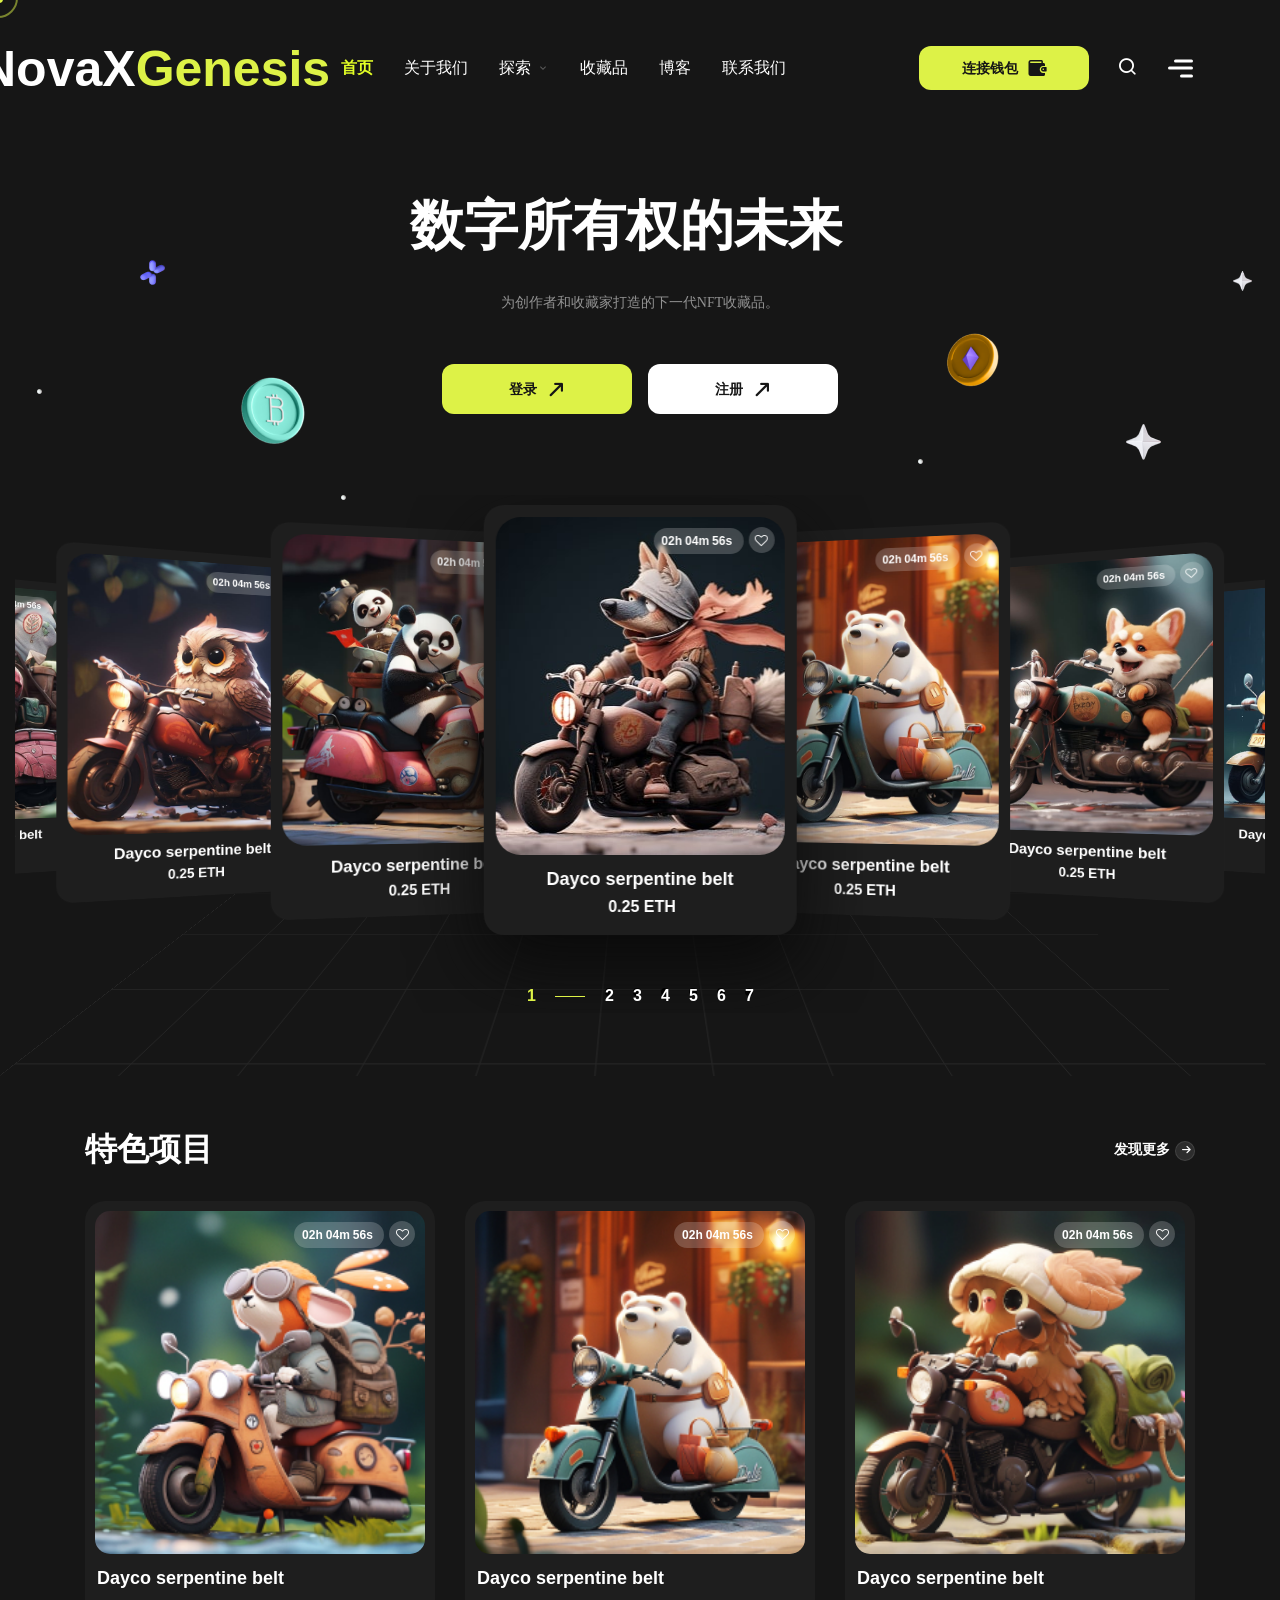
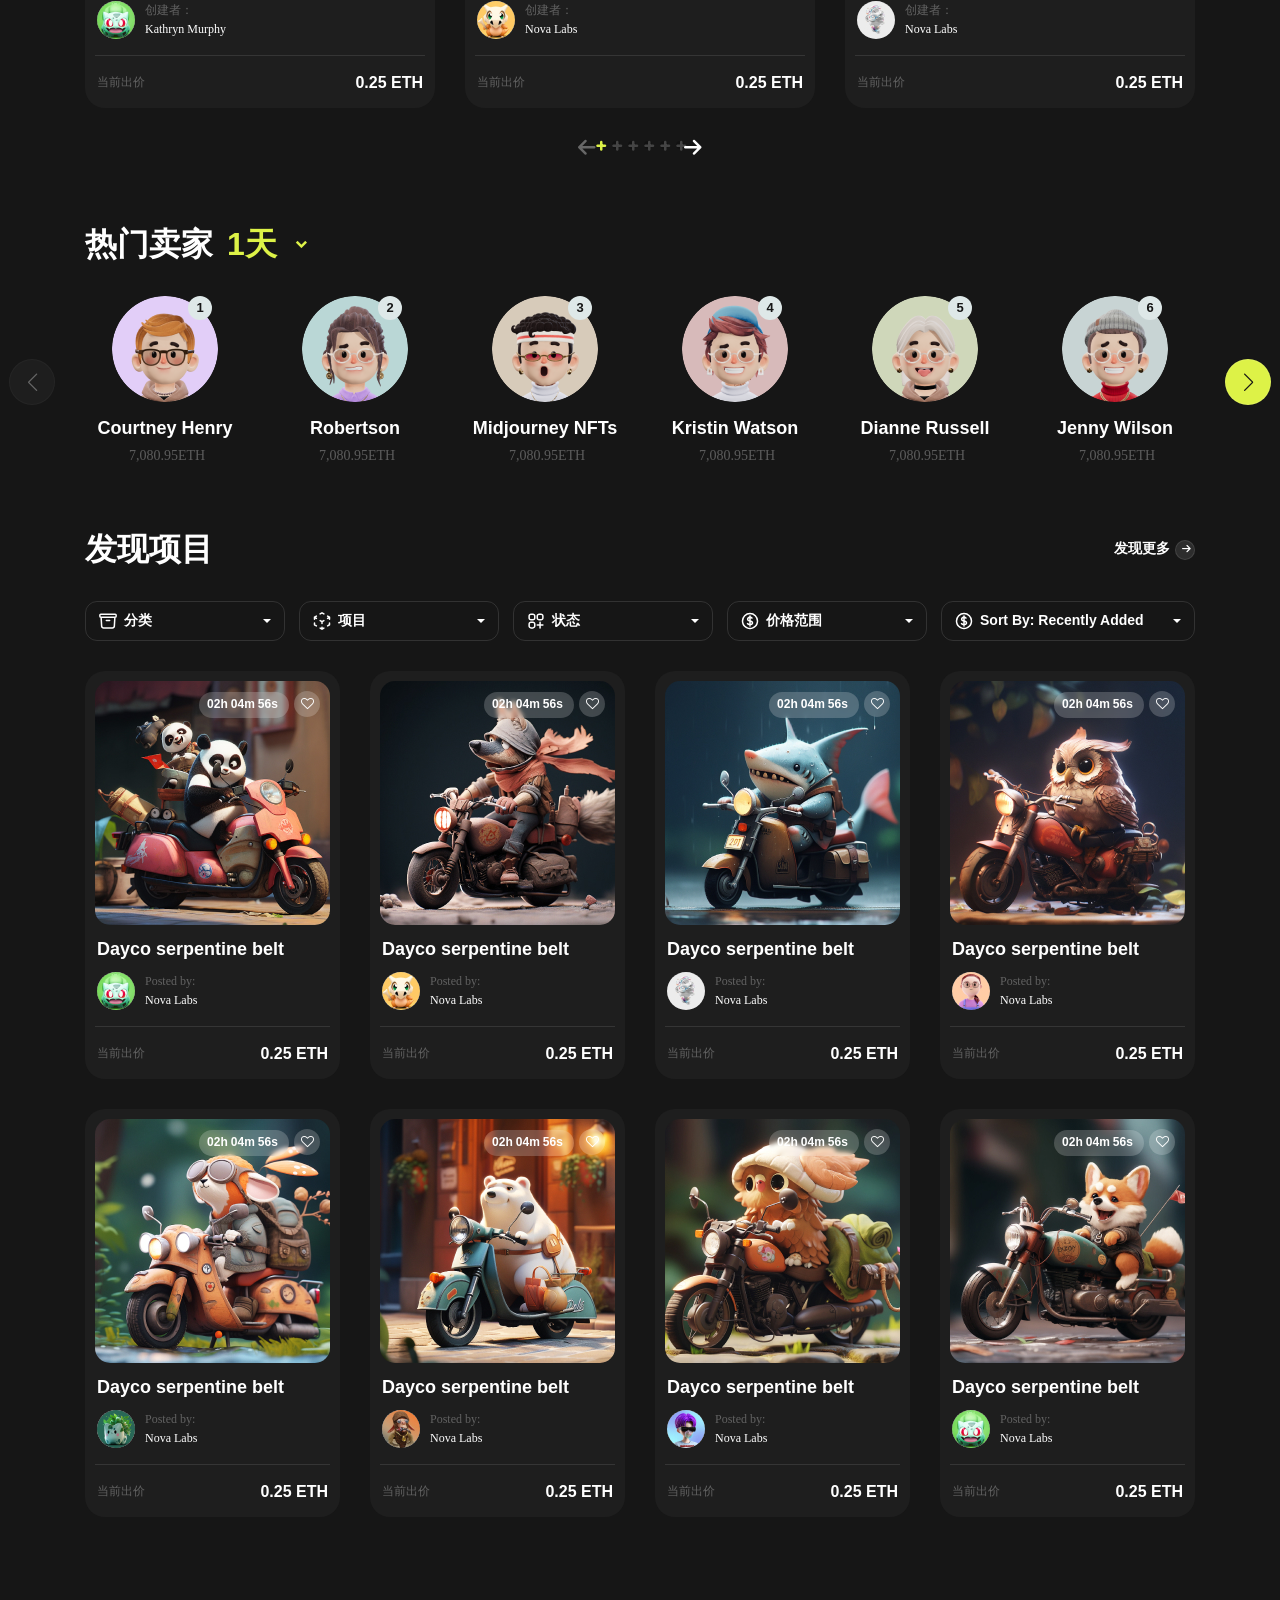
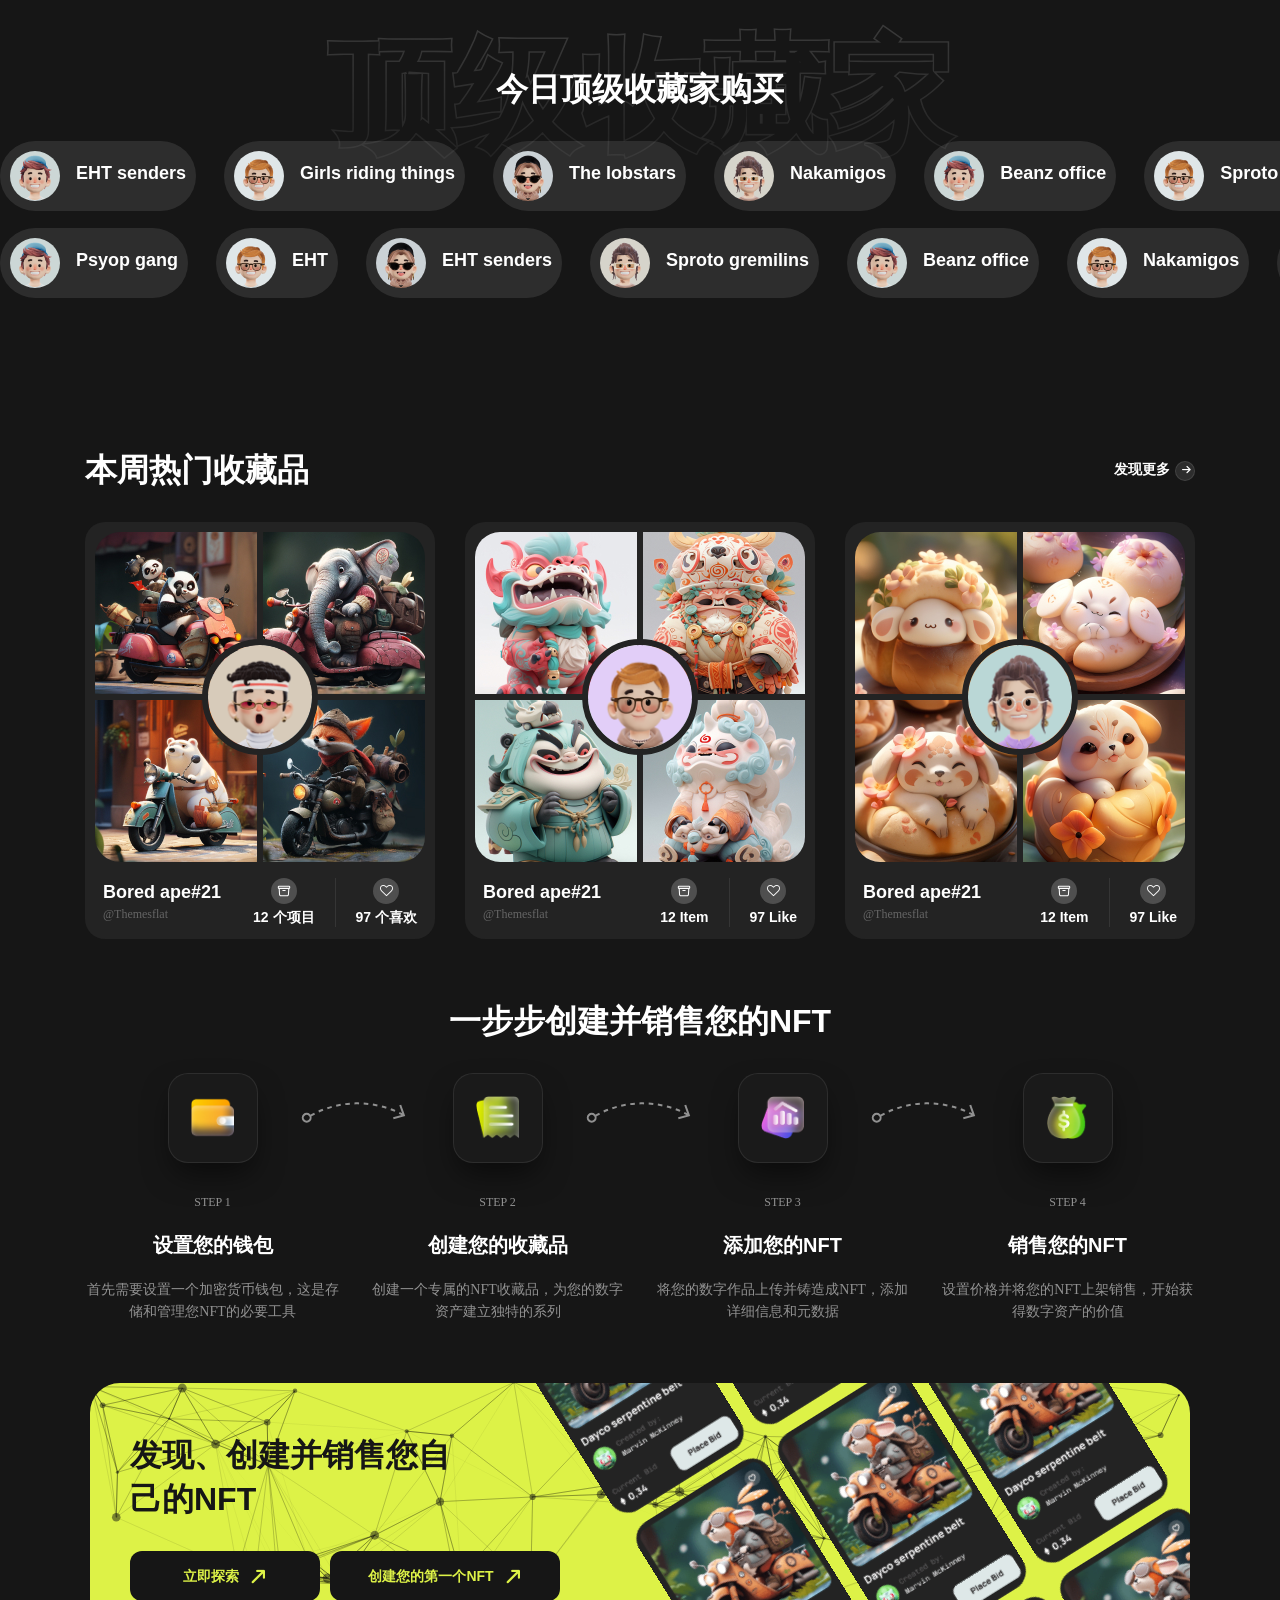
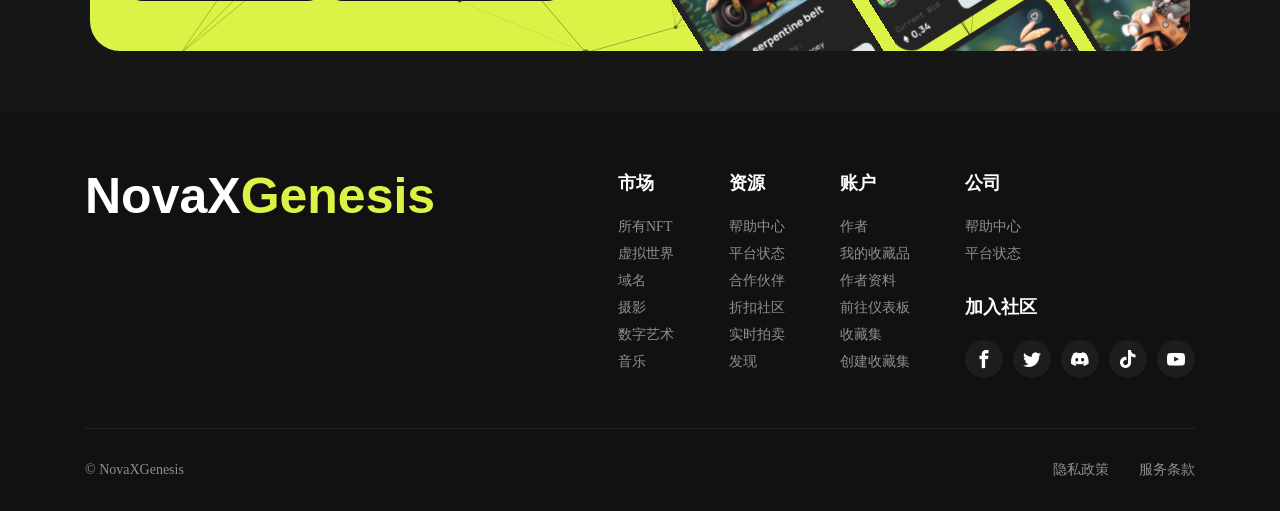
==== commit fe09bba0: "修改了部分代码" ====
--- a/index.html
+++ b/index.html
@@ -832,15 +832,15 @@
             <div class="col-md-12">
               <div class="heading-section">
                 <h2 class="tf-title pb-30">
-                  Top seller in
+                  热门卖家
                   <span class="dropdown" id="select-day">
                     <span class="btn-selector tf-color">
-                      <span>1 day</span>
+                      <span>1天</span>
                     </span>
                     <ul>
-                      <li><span>1 day</span></li>
-                      <li><span>3 day</span></li>
-                      <li><span>7 day</span></li>
+                      <li><span>1天</span></li>
+                      <li><span>3天</span></li>
+                      <li><span>7天</span></li>
                     </ul>
                   </span>
                 </h2>
@@ -1001,8 +1001,8 @@
           <div class="row">
             <div class="col-md-12">
               <div class="heading-section pb-30">
-                <h2 class="tf-title">Discover item</h2>
-                <a href="explore.html" class="">Discover more <i class="icon-arrow-right2"></i></a>
+                <h2 class="tf-title">发现项目</h2>
+                <a href="explore.html" class="">发现更多 <i class="icon-arrow-right2"></i></a>
               </div>
             </div>
             <div class="col-md-12 pb-30">
@@ -1016,30 +1016,30 @@
                           d="M16.875 6.25L16.3542 15.11C16.3261 15.5875 16.1166 16.0363 15.7685 16.3644C15.4204 16.6925 14.96 16.8752 14.4817 16.875H5.51833C5.03997 16.8752 4.57962 16.6925 4.23152 16.3644C3.88342 16.0363 3.6739 15.5875 3.64583 15.11L3.125 6.25M8.33333 9.375H11.6667M2.8125 6.25H17.1875C17.705 6.25 18.125 5.83 18.125 5.3125V4.0625C18.125 3.545 17.705 3.125 17.1875 3.125H2.8125C2.295 3.125 1.875 3.545 1.875 4.0625V5.3125C1.875 5.83 2.295 6.25 2.8125 6.25Z"
                           stroke="white" stroke-width="1.5" stroke-linecap="round" stroke-linejoin="round" />
                       </svg>
-                      <span class="inner">Category</span>
+                      <span class="inner">分类</span>
                     </button>
                     <div class="dropdown-menu" aria-labelledby="dropdownMenuButton">
                       <a class="dropdown-item">
                         <div class="sort-filter active">
-                          <span>All</span>
+                          <span>全部</span>
                           <span class="icon-tick"><span class="path2"></span></span>
                         </div>
                       </a>
                       <a class="dropdown-item">
                         <div class="sort-filter">
-                          <span>Art</span>
+                          <span>艺术</span>
                           <span class="icon-tick"><span class="path2"></span></span>
                         </div>
                       </a>
                       <a class="dropdown-item">
                         <div class="sort-filter">
-                          <span>Photography</span>
+                          <span>摄影</span>
                           <span class="icon-tick"><span class="path2"></span></span>
                         </div>
                       </a>
                       <a class="dropdown-item">
                         <div class="sort-filter">
-                          <span>Music</span>
+                          <span>音乐</span>
                           <span class="icon-tick"><span class="path2"></span></span>
                         </div>
                       </a>
@@ -1053,7 +1053,7 @@
                           d="M17.5 6.25L15.625 5.15583M17.5 6.25V8.125M17.5 6.25L15.625 7.34417M2.5 6.25L4.375 5.15583M2.5 6.25L4.375 7.34417M2.5 6.25V8.125M10 10.625L11.875 9.53083M10 10.625L8.125 9.53083M10 10.625V12.5M10 18.125L11.875 17.0308M10 18.125V16.25M10 18.125L8.125 17.0308M8.125 2.96833L10 1.875L11.875 2.96917M17.5 11.875V13.75L15.625 14.8442M4.375 14.8442L2.5 13.75V11.875"
                           stroke="white" stroke-width="1.5" stroke-linecap="round" stroke-linejoin="round" />
                       </svg>
-                      <span class="inner">Items</span>
+                      <span class="inner">项目</span>
                     </button>
                     <div class="dropdown-menu" aria-labelledby="dropdownMenuButton">
                       <a class="dropdown-item">
@@ -1090,7 +1090,7 @@
                           d="M11.25 14.0625H14.0625M14.0625 14.0625H16.875M14.0625 14.0625V11.25M14.0625 14.0625V16.875M5 8.75H6.875C7.37228 8.75 7.84919 8.55246 8.20082 8.20082C8.55246 7.84919 8.75 7.37228 8.75 6.875V5C8.75 4.50272 8.55246 4.02581 8.20082 3.67417C7.84919 3.32254 7.37228 3.125 6.875 3.125H5C4.50272 3.125 4.02581 3.32254 3.67417 3.67417C3.32254 4.02581 3.125 4.50272 3.125 5V6.875C3.125 7.37228 3.32254 7.84919 3.67417 8.20082C4.02581 8.55246 4.50272 8.75 5 8.75ZM5 16.875H6.875C7.37228 16.875 7.84919 16.6775 8.20082 16.3258C8.55246 15.9742 8.75 15.4973 8.75 15V13.125C8.75 12.6277 8.55246 12.1508 8.20082 11.7992C7.84919 11.4475 7.37228 11.25 6.875 11.25H5C4.50272 11.25 4.02581 11.4475 3.67417 11.7992C3.32254 12.1508 3.125 12.6277 3.125 13.125V15C3.125 15.4973 3.32254 15.9742 3.67417 16.3258C4.02581 16.6775 4.50272 16.875 5 16.875ZM13.125 8.75H15C15.4973 8.75 15.9742 8.55246 16.3258 8.20082C16.6775 7.84919 16.875 7.37228 16.875 6.875V5C16.875 4.50272 16.6775 4.02581 16.3258 3.67417C15.9742 3.32254 15.4973 3.125 15 3.125H13.125C12.6277 3.125 12.1508 3.32254 11.7992 3.67417C11.4475 4.02581 11.25 4.50272 11.25 5V6.875C11.25 7.37228 11.4475 7.84919 11.7992 8.20082C12.1508 8.55246 12.6277 8.75 13.125 8.75Z"
                           stroke="white" stroke-width="1.5" stroke-linecap="round" stroke-linejoin="round" />
                       </svg>
-                      <span class="inner">Status</span>
+                      <span class="inner">状态</span>
                     </button>
                     <div class="dropdown-menu" aria-labelledby="dropdownMenuButton">
                       <a class="dropdown-item">
@@ -1127,7 +1127,7 @@
                           d="M10 5V15M7.5 12.6517L8.2325 13.2008C9.20833 13.9333 10.7908 13.9333 11.7675 13.2008C12.7442 12.4683 12.7442 11.2817 11.7675 10.5492C11.28 10.1825 10.64 10 10 10C9.39583 10 8.79167 9.81667 8.33083 9.45083C7.40917 8.71833 7.40917 7.53167 8.33083 6.79917C9.2525 6.06667 10.7475 6.06667 11.6692 6.79917L12.015 7.07417M17.5 10C17.5 10.9849 17.306 11.9602 16.9291 12.8701C16.5522 13.7801 15.9997 14.6069 15.3033 15.3033C14.6069 15.9997 13.7801 16.5522 12.8701 16.9291C11.9602 17.306 10.9849 17.5 10 17.5C9.01509 17.5 8.03982 17.306 7.12987 16.9291C6.21993 16.5522 5.39314 15.9997 4.6967 15.3033C4.00026 14.6069 3.44781 13.7801 3.0709 12.8701C2.69399 11.9602 2.5 10.9849 2.5 10C2.5 8.01088 3.29018 6.10322 4.6967 4.6967C6.10322 3.29018 8.01088 2.5 10 2.5C11.9891 2.5 13.8968 3.29018 15.3033 4.6967C16.7098 6.10322 17.5 8.01088 17.5 10Z"
                           stroke="white" stroke-width="1.5" stroke-linecap="round" stroke-linejoin="round" />
                       </svg>
-                      <span class="inner">Price range</span>
+                      <span class="inner">价格范围</span>
                     </button>
                     <div class="dropdown-menu" aria-labelledby="dropdownMenuButton">
                       <a class="dropdown-item">
@@ -1480,10 +1480,10 @@
       <div class="tf-section top-collector">
         <div class="top-collector-wrapper">
           <div class="bg-text">
-            <h2>Top Collector</h2>
+            <h2>顶级收藏家</h2>
           </div>
           <div class="heading-section">
-            <h2 class="tf-title">Top Collector Buys Today</h2>
+            <h2 class="tf-title">今日顶级收藏家购买</h2>
           </div>
           <div class="featured swiper-container autoslider1" data-swiper='{
                         "loop": false,
@@ -1785,8 +1785,8 @@
           <div class="row">
             <div class="col-md-12">
               <div class="heading-section pb-20">
-                <h2 class="tf-title">Top collections in week</h2>
-                <a href="explore.html" class="">Discover more <i class="icon-arrow-right2"></i></a>
+                <h2 class="tf-title">本周热门收藏品</h2>
+                <a href="explore.html" class="">发现更多 <i class="icon-arrow-right2"></i></a>
               </div>
             </div>
             <div class="col-md-12">
@@ -1835,11 +1835,11 @@
                                 </path>
                               </svg>
                             </div>
-                            <p>12 Item</p>
+                            <p>12 个项目</p>
                           </div>
                           <div class="like">
                             <span class="wishlist-button icon-heart"></span>
-                            <p>97 like</p>
+                            <p>97 个喜欢</p>
                           </div>
                         </div>
                       </div>
@@ -2053,7 +2053,7 @@
             <div class="col-md-12">
               <div class="heading-section justify-content-center">
                 <h2 class="tf-title pb-30">
-                  Step by step Create and Sell Your NFTs
+                  一步步创建并销售您的NFT
                 </h2>
               </div>
             </div>
@@ -2064,11 +2064,10 @@
                   <p>Step 1</p>
                 </div>
                 <h4 class="heading">
-                  <a href="#">Set Up Your Wallet</a>
+                  <a href="#">设置您的钱包</a>
                 </h4>
                 <p class="content">
-                  Fusce non dignissim velit, sit amet semper eros. Quisque
-                  orci est
+                  首先需要设置一个加密货币钱包，这是存储和管理您NFT的必要工具
                 </p>
                 <div class="arrow">
                   <svg width="114" height="114" viewBox="0 0 114 114" fill="none" xmlns="http://www.w3.org/2000/svg">
@@ -2099,11 +2098,10 @@
                   <p>Step 2</p>
                 </div>
                 <h4 class="heading">
-                  <a href="#">Create your collection</a>
+                  <a href="#">创建您的收藏品</a>
                 </h4>
                 <p class="content">
-                  Lorem ipsum dolor sit amet, consectetur adipiscing elit.
-                  Pellentesque luctus
+                  创建一个专属的NFT收藏品，为您的数字资产建立独特的系列
                 </p>
                 <div class="arrow">
                   <svg width="114" height="114" viewBox="0 0 114 114" fill="none" xmlns="http://www.w3.org/2000/svg">
@@ -2134,11 +2132,10 @@
                   <p>Step 3</p>
                 </div>
                 <h4 class="heading">
-                  <a href="#">Add your NFTs</a>
+                  <a href="#">添加您的NFT</a>
                 </h4>
                 <p class="content">
-                  Suspendisse porttitor id est non accumsan. Cras vel viverra
-                  velit
+                  将您的数字作品上传并铸造成NFT，添加详细信息和元数据
                 </p>
                 <div class="arrow">
                   <svg width="114" height="114" viewBox="0 0 114 114" fill="none" xmlns="http://www.w3.org/2000/svg">
@@ -2169,11 +2166,10 @@
                   <p>Step 4</p>
                 </div>
                 <h4 class="heading">
-                  <a href="#">Sell your NFTs</a>
+                  <a href="#">销售您的NFT</a>
                 </h4>
                 <p class="content">
-                  Maecenas non semper quam. Vivamus et arcu condimentum ipsum
-                  consectetur
+                  设置价格并将您的NFT上架销售，开始获得数字资产的价值
                 </p>
               </div>
             </div>
@@ -2189,11 +2185,11 @@
                 <div class="tf-tsparticles">
                   <div id="tsparticles1" data-color="#161616" data-line="#000"></div>
                 </div>
-                <h2>Discover, create and sell your own NFT</h2>
+                <h2>发现、创建并销售您自己的NFT</h2>
                 <div class="flat-button flex">
-                  <a href="#" class="tf-button style-2 h50 w190 mr-10">Explore now<i
+                  <a href="#" class="tf-button style-2 h50 w190 mr-10">立即探索<i
                       class="icon-arrow-up-right2"></i></a>
-                  <a href="#" class="tf-button style-2 h50 w230">Create your first NFT<i
+                  <a href="#" class="tf-button style-2 h50 w230">创建您的第一个NFT<i
                       class="icon-arrow-up-right2"></i></a>
                 </div>
                 <div class="bg-home7">
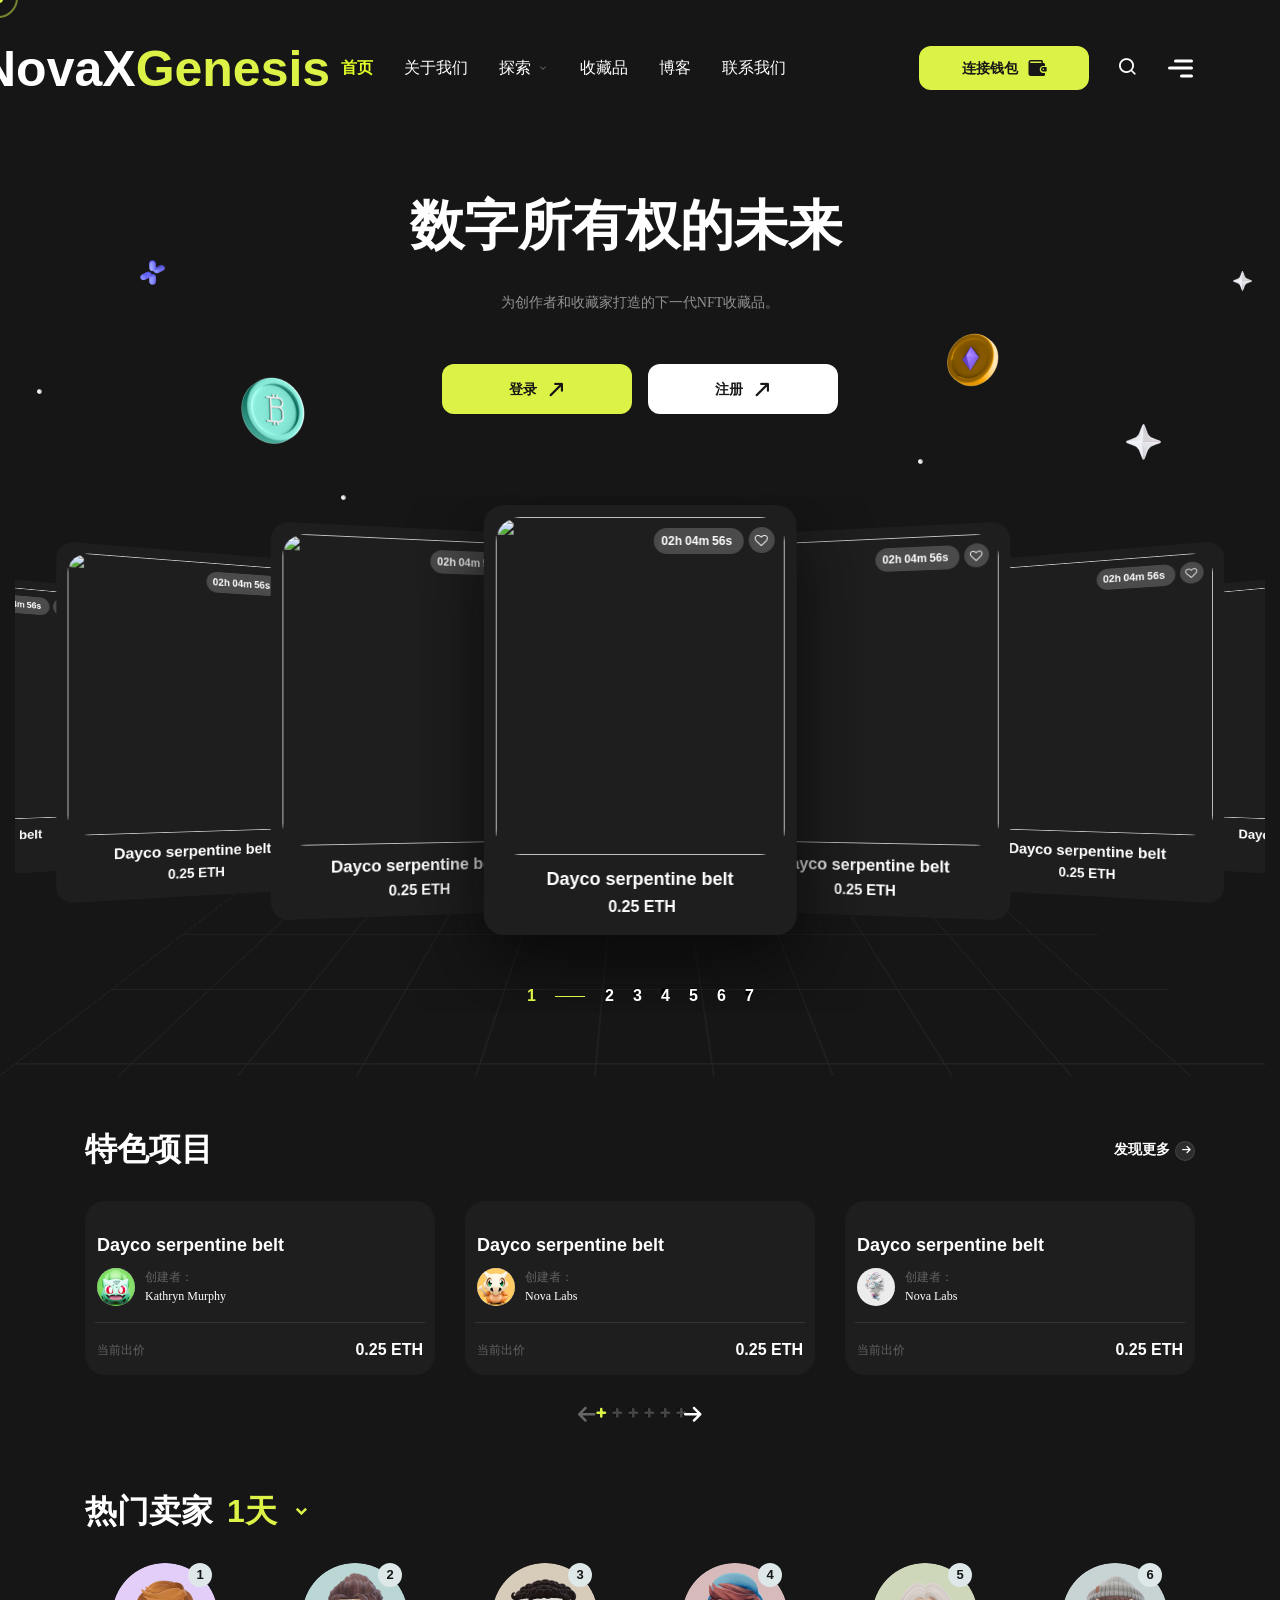
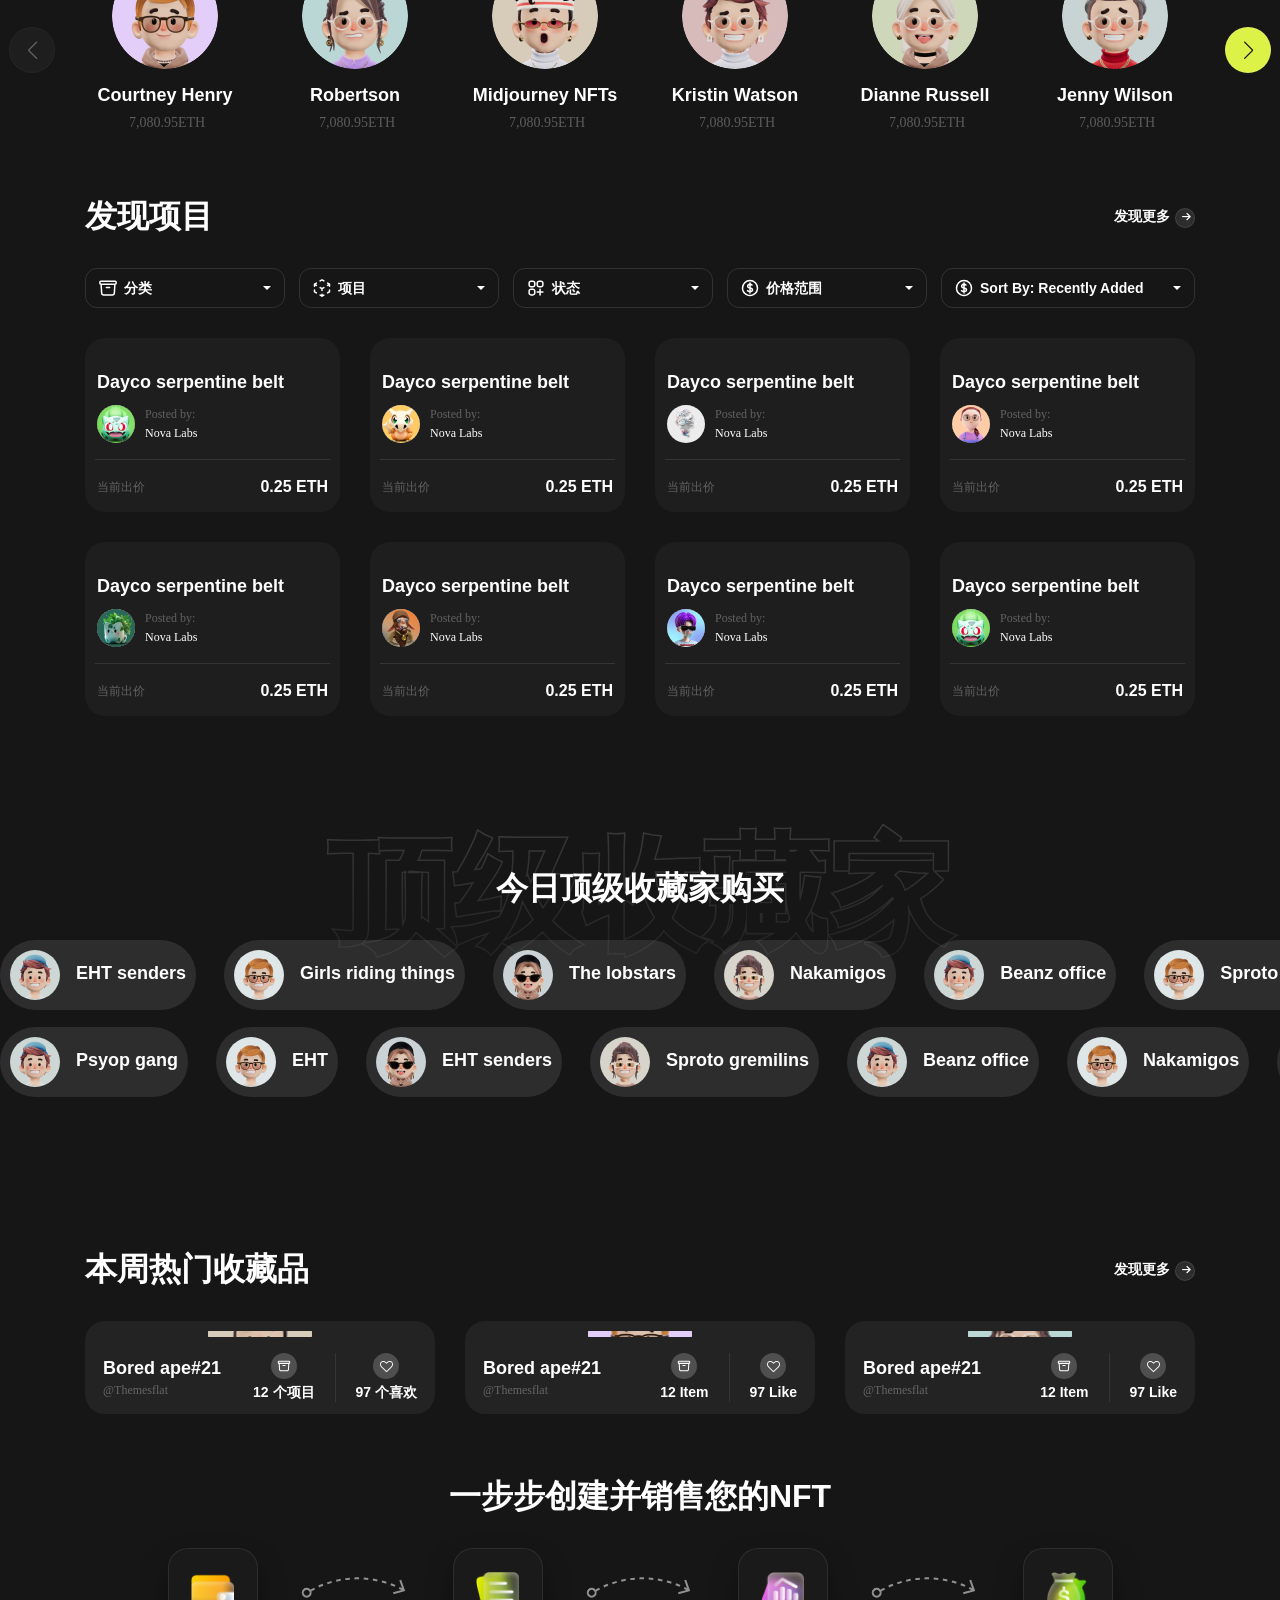
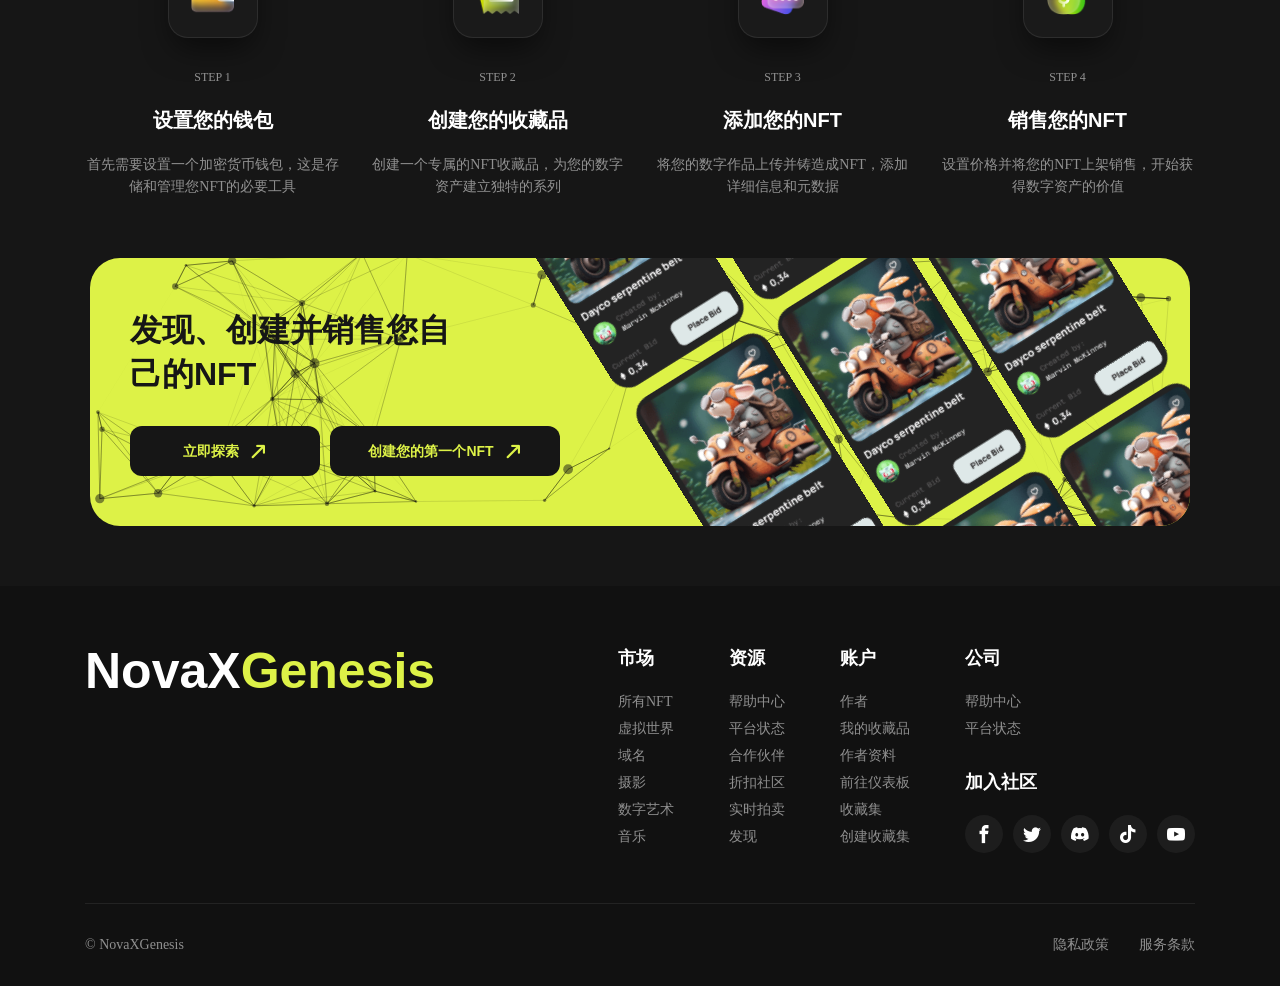
==== commit cbf1e6c6: "代码修改" ====
--- a/index.html
+++ b/index.html
@@ -1,35 +1,28 @@
 <!DOCTYPE html>
-<!--[if IE 8]><html class="ie" xmlns="http://www.w3.org/1999/xhtml" xml:lang="en-US" lang="en-US"> <![endif]-->
-<!--[if (gte IE 9)|!(IE)]><!-->
-<html xmlns="http://www.w3.org/1999/xhtml" xml:lang="en-US" lang="en-US">
-<!--<![endif]-->
+<html lang="zh-CN">
 
 <head>
-  <!-- Basic Page Needs -->
+  <!-- 基本页面需求 -->
   <meta charset="utf-8" />
-  <!--[if IE
-      ]><meta http-equiv="X-UA-Compatible" content="IE=edge,chrome=1"
-    /><![endif]-->
-  <title>NovaX Genesis | NFT市场模板</title>
-
-  <meta name="author" content="themesflat.com" />
-
-  <!-- Mobile Specific Metas -->
+  <title>NovaX Genesis | NFT</title>
+  <meta name="author" content="NovaX Genesis Team" />
+  
+  <!-- 移动设备特定元数据 -->
   <meta name="viewport" content="width=device-width, initial-scale=1, maximum-scale=1" />
-
-  <!-- Theme Style -->
+  
+  <!-- 主题样式 -->
   <link rel="stylesheet" type="text/css" href="assets/css/style.css" />
-
-  <!-- Reponsive -->
+  
+  <!-- 响应式样式 -->
   <link rel="stylesheet" type="text/css" href="assets/css/responsive.css" />
-
-  <!-- Favicon and Touch Icons  -->
+  
+  <!-- 网站图标 -->
   <link rel="shortcut icon" href="assets/icon/Favicon.png" />
   <link rel="apple-touch-icon-precomposed" href="assets/icon/Favicon.png" />
 </head>
 
 <body class="body">
-  <!-- preload -->
+  <!-- 页面加载动画 -->
   <div class="preload preload-container">
     <div class="middle">
       <div class="bar bar1"></div>
@@ -42,12 +35,11 @@
       <div class="bar bar8"></div>
     </div>
   </div>
-  <!-- /preload -->
 
   <div id="wrapper">
     <div id="page" class="pt-40 home-1">
       <header id="header_main" class="header_1 header-fixed">
-        <div class="themesflat-container">
+        <div class="novax-container">
           <div class="row">
             <div class="col-md-12">
               <div id="site-header-inner">
@@ -59,11 +51,10 @@
                       </a>
                     </div>
                   </div>
-                  <!-- logo -->
+                  <!-- 移动端菜单按钮 -->
                   <div class="mobile-button">
                     <span></span>
                   </div>
-                  <!-- /.mobile-button -->
                   <nav id="main-nav" class="main-nav">
                     <ul id="menu-primary-menu" class="menu">
                       <li class="menu-item  current-menu-item">
@@ -98,7 +89,6 @@
                       </li>
                     </ul>
                   </nav>
-                  <!-- /#main-nav -->
                   <div class="flat-wallet flex">
                     <div class="" id="wallet-header">
                       <a href="market-wallet.html" id="connectbtn" class="tf-button style-1">
@@ -129,147 +119,9 @@
             </div>
           </div>
         </div>
-        <div class="canvas-nav-wrap">
-          <div class="overlay-canvas-nav"></div>
-          <div class="inner-canvas-nav">
-            <div class="side-bar">
-              <a href="index.html" rel="home" class="main-logo">
-                <a href="index.html" rel="home" class="main-logo" style="font-size: 40px; font-weight:900;">
-                  NovaX<span style="color: #ddf247;">Genesis</span>
-                </a>
-                
-
-
-              </a>
-              <div class="canvas-nav-close">
-                <svg xmlns="http://www.w3.org/2000/svg" xmlns:xlink="http://www.w3.org/1999/xlink" fill="white" x="0px"
-                  y="0px" width="20px" height="20px" viewBox="0 0 122.878 122.88"
-                  enable-background="new 0 0 122.878 122.88" xml:space="preserve">
-                  <g>
-                    <path
-                      d="M1.426,8.313c-1.901-1.901-1.901-4.984,0-6.886c1.901-1.902,4.984-1.902,6.886,0l53.127,53.127l53.127-53.127 c1.901-1.902,4.984-1.902,6.887,0c1.901,1.901,1.901,4.985,0,6.886L68.324,61.439l53.128,53.128c1.901,1.901,1.901,4.984,0,6.886 c-1.902,1.902-4.985,1.902-6.887,0L61.438,68.326L8.312,121.453c-1.901,1.902-4.984,1.902-6.886,0 c-1.901-1.901-1.901-4.984,0-6.886l53.127-53.128L1.426,8.313L1.426,8.313z" />
-                  </g>
-                </svg>
-              </div>
-              <div class="widget-search mt-30">
-                <form action="#" method="get" role="search" class="search-form relative">
-                  <input type="search" id="search" class="search-field style-1" placeholder="搜索..." value=""
-                    name="s" title="搜索" required="" />
-                  <button class="search search-submit" type="submit" title="搜索">
-                    <i class="icon-search"></i>
-                  </button>
-                </form>
-              </div>
-              <div class="widget widget-categories">
-                <h5 class="title-widget">分类</h5>
-                <ul>
-                  <li>
-                    <div class="cate-item"><a href="#">NFTs</a></div>
-                    <div class="number">(1.483)</div>
-                  </li>
-                  <li>
-                    <div class="cate-item"><a href="#">数字艺术</a></div>
-                    <div class="number">(97)</div>
-                  </li>
-                  <li>
-                    <div class="cate-item"><a href="#">加密货币</a></div>
-                    <div class="number">(45)</div>
-                  </li>
-                  <li>
-                    <div class="cate-item"><a href="#">技术</a></div>
-                    <div class="number">(728)</div>
-                  </li>
-                </ul>
-              </div>
-              <div class="widget widget-menu style-4">
-                <h5 class="title-widget">公司</h5>
-                <ul>
-                  <li><a href="#">帮助中心</a></li>
-                  <li><a href="#">平台状态</a></li>
-                </ul>
-              </div>
-              <div class="widget">
-                <h5 class="title-widget">加入社区</h5>
-                <div class="widget-social">
-                  <ul class="flex">
-                    <li><a href="#" class="icon-facebook"></a></li>
-                    <li><a href="#" class="icon-twitter"></a></li>
-                    <li><a href="#" class="icon-vt"></a></li>
-                    <li><a href="#" class="icon-tiktok"></a></li>
-                    <li><a href="#" class="icon-youtube"></a></li>
-                  </ul>
-                </div>
-              </div>
-            </div>
-          </div>
-        </div>
-        <div class="mobile-nav-wrap">
-          <div class="overlay-mobile-nav"></div>
-          <div class="inner-mobile-nav">
-            <a href="index.html" rel="home" class="main-logo">
-              <a href="index.html" rel="home" class="main-logo" style="font-size: 40px; font-weight:900;">
-                NovaX<span style="color: #ddf247;">Genesis</span>
-              </a>
-                data-retina="assets/images/logo/logo@2x.png" />
-            </a>
-            <div class="mobile-nav-close">
-              <svg xmlns="http://www.w3.org/2000/svg" xmlns:xlink="http://www.w3.org/1999/xlink" fill="white" x="0px"
-                y="0px" width="20px" height="20px" viewBox="0 0 122.878 122.88"
-                enable-background="new 0 0 122.878 122.88" xml:space="preserve">
-                <g>
-                  <path
-                    d="M1.426,8.313c-1.901-1.901-1.901-4.984,0-6.886c1.901-1.902,4.984-1.902,6.886,0l53.127,53.127l53.127-53.127 c1.901-1.902,4.984-1.902,6.887,0c1.901,1.901,1.901,4.985,0,6.886L68.324,61.439l53.128,53.128c1.901,1.901,1.901,4.984,0,6.886 c-1.902,1.902-4.985,1.902-6.887,0L61.438,68.326L8.312,121.453c-1.901,1.902-4.984,1.902-6.886,0 c-1.901-1.901-1.901-4.984,0-6.886l53.127-53.128L1.426,8.313L1.426,8.313z" />
-                </g>
-              </svg>
-            </div>
-            <nav id="mobile-main-nav" class="mobile-main-nav">
-              <ul id="menu-mobile-menu" class="menu">
-                <li class="menu-item menu-item-has-children-mobile current-menu-item">
-                  <a class="item-menu-mobile">首页</a>
-                  
-                </li>
-                <li class="menu-item">
-                  <a class="item-menu-mobile" href="#">关于我们</a>
-                </li>
-                <li class="menu-item menu-item-has-children-mobile">
-                  <a class="item-menu-mobile">探索</a>
-                  <ul class="sub-menu-mobile">
-                    <li class="menu-item">
-                      <a href="explore.html">探索风格</a>
-                    </li>
-                    
-                    <li class="menu-item">
-                      <a href="nft-detail.html">NFT详情</a>
-                    </li>
-                    
-                  </ul>
-                </li>
-                <li class="menu-item menu-item-has-children-mobile">
-                  <a class="item-menu-mobile">收藏品</a>
-                  
-                </li>
-                <li class="menu-item menu-item-has-children-mobile">
-                  <a class="item-menu-mobile">博客</a>
-                  
-                </li>
-                <li class="menu-item">
-                  <a class="item-menu-mobile" href="#">联系我们</a>
-                </li>
-              </ul>
-            </nav>
-            <div class="widget-search mt-30">
-              <form action="#" method="get" role="search" class="search-form relative">
-                <input type="search" class="search-field style-1" placeholder="搜索..." value="" name="s"
-                  title="搜索" required="" />
-                <button class="search search-submit" type="submit" title="搜索">
-                  <i class="icon-search"></i>
-                </button>
-              </form>
-            </div>
-          </div>
-        </div>
       </header>
 
+      <!-- 页面标题 -->
       <div class="flat-pages-title">
         <div class="widget-bg-line">
           <div class="wraper">
@@ -278,25 +130,19 @@
             </div>
           </div>
         </div>
-        <div class="themesflat-container w1490">
+        <div class="novax-container w1490">
           <div class="row">
             <div class="col-12 pages-title">
               <div class="content">
-                <h1 data-wow-delay="0s" class="wow fadeInUp">
-                  数字所有权的未来
-                </h1>
-                <p class="wow fadeInUp" data-wow-delay="0.1s">
-                  为创作者和收藏家打造的下一代NFT收藏品。
-                </p>
-                <div data-wow-delay="0.2s" class="wow fadeInUp flat-button flex justify-center">
-                  <a href="login.html" class="tf-button style-1 h50 w190 mr-16">登录 <i
-                      class="icon-arrow-up-right2"></i></a>
-                  <a href="sign-up.html" class="tf-button style-1 h50 w190 active">注册 <i
-                      class="icon-arrow-up-right2"></i></a>
+                <h1 class="wow fadeInUp">数字所有权的未来</h1>
+                <p class="wow fadeInUp">为创作者和收藏家打造的下一代NFT收藏品。</p>
+                <div class="wow fadeInUp flat-button flex justify-center">
+                  <a href="login.html" class="tf-button style-1 h50 w190 mr-16">登录 <i class="icon-arrow-up-right2"></i></a>
+                  <a href="sign-up.html" class="tf-button style-1 h50 w190 active">注册 <i class="icon-arrow-up-right2"></i></a>
                 </div>
               </div>
               <div class="icon-background">
-                <img class="absolute item1" src="assets/images/item-background/item1.png" alt="" />
+                <img class="absolute item1" src="assets/images/item-background/item1.png" alt="背景图标" />
                 <img class="absolute item2" src="assets/images/item-background/item2.png" alt="" />
                 <img class="absolute item3" src="assets/images/item-background/item3.png" alt="" />
                 <img class="absolute item4" src="assets/images/item-background/item1.png" alt="" />
@@ -312,7 +158,7 @@
                       <div class="tf-card-box">
                         <div class="card-media">
                           <a href="#">
-                            <img src="assets/images/box-item/banner-01.jpg" alt="" />
+                            <img src="https://mp-0fe18b0e-4a6b-4018-aa0c-b61057cc8a40.cdn.bspapp.com/NavoX-Genesis/bg1.jpg" alt="" />
                           </a>
                           <span class="wishlist-button icon-heart"></span>
                           <div class="featured-countdown">
@@ -336,7 +182,7 @@
                       <div class="tf-card-box">
                         <div class="card-media">
                           <a href="#">
-                            <img src="assets/images/box-item/banner-02.jpg" alt="" />
+                            <img src="https://mp-0fe18b0e-4a6b-4018-aa0c-b61057cc8a40.cdn.bspapp.com/NavoX-Genesis/bg2.jpg" alt="" />
                           </a>
                           <span class="wishlist-button icon-heart"></span>
                           <div class="featured-countdown">
@@ -360,7 +206,7 @@
                       <div class="tf-card-box">
                         <div class="card-media">
                           <a href="#">
-                            <img src="assets/images/box-item/banner-03.jpg" alt="" />
+                            <img src="https://mp-0fe18b0e-4a6b-4018-aa0c-b61057cc8a40.cdn.bspapp.com/NavoX-Genesis/bg3.jpg" alt="" />
                           </a>
                           <span class="wishlist-button icon-heart"></span>
                           <div class="featured-countdown">
@@ -384,7 +230,7 @@
                       <div class="tf-card-box">
                         <div class="card-media">
                           <a href="#">
-                            <img src="assets/images/box-item/banner-04.jpg" alt="" />
+                            <img src="https://mp-0fe18b0e-4a6b-4018-aa0c-b61057cc8a40.cdn.bspapp.com/NavoX-Genesis/bg4.jpg" alt="" />
                           </a>
                           <span class="wishlist-button icon-heart"></span>
                           <div class="featured-countdown">
@@ -408,7 +254,7 @@
                       <div class="tf-card-box">
                         <div class="card-media">
                           <a href="#">
-                            <img src="assets/images/box-item/banner-05.jpg" alt="" />
+                            <img src="https://mp-0fe18b0e-4a6b-4018-aa0c-b61057cc8a40.cdn.bspapp.com/NavoX-Genesis/bg5.jpg" alt="" />
                           </a>
                           <span class="wishlist-button icon-heart"></span>
                           <div class="featured-countdown">
@@ -432,7 +278,7 @@
                       <div class="tf-card-box">
                         <div class="card-media">
                           <a href="#">
-                            <img src="assets/images/box-item/banner-06.jpg" alt="" />
+                            <img src="https://mp-0fe18b0e-4a6b-4018-aa0c-b61057cc8a40.cdn.bspapp.com/NavoX-Genesis/bg6.jpg" alt="" />
                           </a>
                           <span class="wishlist-button icon-heart"></span>
                           <div class="featured-countdown">
@@ -456,7 +302,7 @@
                       <div class="tf-card-box">
                         <div class="card-media">
                           <a href="#">
-                            <img src="assets/images/box-item/banner-07.jpg" alt="" />
+                            <img src="https://mp-0fe18b0e-4a6b-4018-aa0c-b61057cc8a40.cdn.bspapp.com/NavoX-Genesis/w.png" alt="" />
                           </a>
                           <span class="wishlist-button icon-heart"></span>
                           <div class="featured-countdown">
@@ -488,7 +334,7 @@
       </div>
 
       <div class="tf-section featured-item style-bottom">
-        <div class="themesflat-container">
+        <div class="novax-container">
           <div class="row">
             <div class="col-md-12">
               <div class="heading-section pb-20">
@@ -532,7 +378,7 @@
                     <div class="tf-card-box style-1">
                       <div class="card-media">
                         <a href="#">
-                          <img src="assets/images/box-item/card-item-01.jpg" alt="" />
+                          <img src="https://mp-0fe18b0e-4a6b-4018-aa0c-b61057cc8a40.cdn.bspapp.com/NavoX-Genesis/bg1.jpg" alt="" />
                         </a>
                         <span class="wishlist-button icon-heart"></span>
                         <div class="featured-countdown">
@@ -568,7 +414,7 @@
                     <div class="tf-card-box style-1">
                       <div class="card-media">
                         <a href="#">
-                          <img src="assets/images/box-item/card-item-02.jpg" alt="" />
+                          <img src="https://mp-0fe18b0e-4a6b-4018-aa0c-b61057cc8a40.cdn.bspapp.com/NavoX-Genesis/bg2.jpg" alt="" />
                         </a>
                         <span class="wishlist-button icon-heart"></span>
                         <div class="featured-countdown">
@@ -604,7 +450,7 @@
                     <div class="tf-card-box style-1">
                       <div class="card-media">
                         <a href="#">
-                          <img src="assets/images/box-item/card-item-03.jpg" alt="" />
+                          <img src="https://mp-0fe18b0e-4a6b-4018-aa0c-b61057cc8a40.cdn.bspapp.com/NavoX-Genesis/bg3.jpg" alt="" />
                         </a>
                         <span class="wishlist-button icon-heart"></span>
                         <div class="featured-countdown">
@@ -640,7 +486,7 @@
                     <div class="tf-card-box style-1">
                       <div class="card-media">
                         <a href="#">
-                          <img src="assets/images/box-item/card-item-04.jpg" alt="" />
+                          <img src="https://mp-0fe18b0e-4a6b-4018-aa0c-b61057cc8a40.cdn.bspapp.com/NavoX-Genesis/bg4.jpg" alt="" />
                         </a>
                         <span class="wishlist-button icon-heart"></span>
                         <div class="featured-countdown">
@@ -676,7 +522,7 @@
                     <div class="tf-card-box style-1">
                       <div class="card-media">
                         <a href="#">
-                          <img src="assets/images/box-item/card-item-01.jpg" alt="" />
+                          <img src="https://mp-0fe18b0e-4a6b-4018-aa0c-b61057cc8a40.cdn.bspapp.com/NavoX-Genesis/bg5.jpg" alt="" />
                         </a>
                         <span class="wishlist-button icon-heart"></span>
                         <div class="featured-countdown">
@@ -712,7 +558,7 @@
                     <div class="tf-card-box style-1">
                       <div class="card-media">
                         <a href="#">
-                          <img src="assets/images/box-item/card-item-02.jpg" alt="" />
+                          <img src="https://mp-0fe18b0e-4a6b-4018-aa0c-b61057cc8a40.cdn.bspapp.com/NavoX-Genesis/bg6.jpg" alt="" />
                         </a>
                         <span class="wishlist-button icon-heart"></span>
                         <div class="featured-countdown">
@@ -748,7 +594,7 @@
                     <div class="tf-card-box style-1">
                       <div class="card-media">
                         <a href="#">
-                          <img src="assets/images/box-item/card-item-03.jpg" alt="" />
+                          <img src="https://mp-0fe18b0e-4a6b-4018-aa0c-b61057cc8a40.cdn.bspapp.com/NavoX-Genesis/bg1.jpg" alt="" />
                         </a>
                         <span class="wishlist-button icon-heart"></span>
                         <div class="featured-countdown">
@@ -784,7 +630,7 @@
                     <div class="tf-card-box style-1">
                       <div class="card-media">
                         <a href="#">
-                          <img src="assets/images/box-item/card-item-04.jpg" alt="" />
+                          <img src="https://mp-0fe18b0e-4a6b-4018-aa0c-b61057cc8a40.cdn.bspapp.com/NavoX-Genesis/bg2.jpg" alt="" />
                         </a>
                         <span class="wishlist-button icon-heart"></span>
                         <div class="featured-countdown">
@@ -827,7 +673,7 @@
       </div>
 
       <div class="tf-section seller">
-        <div class="themesflat-container">
+        <div class="novax-container">
           <div class="row">
             <div class="col-md-12">
               <div class="heading-section">
@@ -997,7 +843,7 @@
       </div>
 
       <div class="tf-section-3 discover-item">
-        <div class="themesflat-container">
+        <div class="novax-container">
           <div class="row">
             <div class="col-md-12">
               <div class="heading-section pb-30">
@@ -1205,7 +1051,7 @@
               <div class="tf-card-box style-1">
                 <div class="card-media">
                   <a href="#">
-                    <img src="assets/images/box-item/card-item-05.jpg" alt="" />
+                    <img src="https://mp-0fe18b0e-4a6b-4018-aa0c-b61057cc8a40.cdn.bspapp.com/NavoX-Genesis/bg1.jpg" alt="" />
                   </a>
                   <span class="wishlist-button icon-heart"></span>
                   <div class="featured-countdown">
@@ -1239,7 +1085,7 @@
               <div class="tf-card-box style-1">
                 <div class="card-media">
                   <a href="#">
-                    <img src="assets/images/box-item/card-item-06.jpg" alt="" />
+                    <img src="https://mp-0fe18b0e-4a6b-4018-aa0c-b61057cc8a40.cdn.bspapp.com/NavoX-Genesis/bg2.jpg" alt="" />
                   </a>
                   <span class="wishlist-button icon-heart"></span>
                   <div class="featured-countdown">
@@ -1273,7 +1119,7 @@
               <div class="tf-card-box style-1">
                 <div class="card-media">
                   <a href="#">
-                    <img src="assets/images/box-item/card-item-07.jpg" alt="" />
+                    <img src="https://mp-0fe18b0e-4a6b-4018-aa0c-b61057cc8a40.cdn.bspapp.com/NavoX-Genesis/bg3.jpg" alt="" />
                   </a>
                   <span class="wishlist-button icon-heart"></span>
                   <div class="featured-countdown">
@@ -1307,7 +1153,7 @@
               <div class="tf-card-box style-1">
                 <div class="card-media">
                   <a href="#">
-                    <img src="assets/images/box-item/card-item-08.jpg" alt="" />
+                    <img src="https://mp-0fe18b0e-4a6b-4018-aa0c-b61057cc8a40.cdn.bspapp.com/NavoX-Genesis/bg4.jpg" alt="" />
                   </a>
                   <span class="wishlist-button icon-heart"></span>
                   <div class="featured-countdown">
@@ -1341,7 +1187,7 @@
               <div class="tf-card-box style-1">
                 <div class="card-media">
                   <a href="#">
-                    <img src="assets/images/box-item/card-item-01.jpg" alt="" />
+                    <img src="https://mp-0fe18b0e-4a6b-4018-aa0c-b61057cc8a40.cdn.bspapp.com/NavoX-Genesis/bg5.jpg" alt="" />
                   </a>
                   <span class="wishlist-button icon-heart"></span>
                   <div class="featured-countdown">
@@ -1375,7 +1221,7 @@
               <div class="tf-card-box style-1">
                 <div class="card-media">
                   <a href="#">
-                    <img src="assets/images/box-item/card-item-02.jpg" alt="" />
+                    <img src="https://mp-0fe18b0e-4a6b-4018-aa0c-b61057cc8a40.cdn.bspapp.com/NavoX-Genesis/bg6.jpg" alt="" />
                   </a>
                   <span class="wishlist-button icon-heart"></span>
                   <div class="featured-countdown">
@@ -1409,7 +1255,7 @@
               <div class="tf-card-box style-1">
                 <div class="card-media">
                   <a href="#">
-                    <img src="assets/images/box-item/card-item-03.jpg" alt="" />
+                    <img src="https://mp-0fe18b0e-4a6b-4018-aa0c-b61057cc8a40.cdn.bspapp.com/NavoX-Genesis/bg1.jpg" alt="" />
                   </a>
                   <span class="wishlist-button icon-heart"></span>
                   <div class="featured-countdown">
@@ -1443,7 +1289,7 @@
               <div class="tf-card-box style-1">
                 <div class="card-media">
                   <a href="#">
-                    <img src="assets/images/box-item/card-item-04.jpg" alt="" />
+                    <img src="https://mp-0fe18b0e-4a6b-4018-aa0c-b61057cc8a40.cdn.bspapp.com/NavoX-Genesis/bg2.jpg" alt="" />
                   </a>
                   <span class="wishlist-button icon-heart"></span>
                   <div class="featured-countdown">
@@ -1781,7 +1627,7 @@
       </div>
 
       <div class="tf-section top-collections">
-        <div class="themesflat-container">
+        <div class="novax-container">
           <div class="row">
             <div class="col-md-12">
               <div class="heading-section pb-20">
@@ -1810,10 +1656,10 @@
                     <div class="tf-card-collection">
                       <a href="#">
                         <div class="media-images-collection">
-                          <img src="assets/images/box-item/img-collection-01.jpg" alt="" />
-                          <img src="assets/images/box-item/img-collection-02.jpg" alt="" />
-                          <img src="assets/images/box-item/img-collection-03.jpg" alt="" />
-                          <img src="assets/images/box-item/img-collection-04.jpg" alt="" />
+                          <img src="https://mp-0fe18b0e-4a6b-4018-aa0c-b61057cc8a40.cdn.bspapp.com/NavoX-Genesis/bg1.jpg" alt="" />
+                          <img src="https://mp-0fe18b0e-4a6b-4018-aa0c-b61057cc8a40.cdn.bspapp.com/NavoX-Genesis/bg2.jpg" alt="" />
+                          <img src="https://mp-0fe18b0e-4a6b-4018-aa0c-b61057cc8a40.cdn.bspapp.com/NavoX-Genesis/bg3.jpg" alt="" />
+                          <img src="https://mp-0fe18b0e-4a6b-4018-aa0c-b61057cc8a40.cdn.bspapp.com/NavoX-Genesis/bg4.jpg" alt="" />
                           <div class="author-poster">
                             <img src="assets/images/avatar/avatar-03.png" alt="" class="w-full" />
                           </div>
@@ -1849,10 +1695,10 @@
                     <div class="tf-card-collection">
                       <a href="#">
                         <div class="media-images-collection">
-                          <img src="assets/images/box-item/img-collection-05.jpg" alt="" />
-                          <img src="assets/images/box-item/img-collection-06.jpg" alt="" />
-                          <img src="assets/images/box-item/img-collection-07.jpg" alt="" />
-                          <img src="assets/images/box-item/img-collection-08.jpg" alt="" />
+                          <img src="https://mp-0fe18b0e-4a6b-4018-aa0c-b61057cc8a40.cdn.bspapp.com/NavoX-Genesis/bg5.jpg" alt="" />
+                          <img src="https://mp-0fe18b0e-4a6b-4018-aa0c-b61057cc8a40.cdn.bspapp.com/NavoX-Genesis/bg6.jpg" alt="" />
+                          <img src="https://mp-0fe18b0e-4a6b-4018-aa0c-b61057cc8a40.cdn.bspapp.com/NavoX-Genesis/bg1.jpg" alt="" />
+                          <img src="https://mp-0fe18b0e-4a6b-4018-aa0c-b61057cc8a40.cdn.bspapp.com/NavoX-Genesis/bg2.jpg" alt="" />
                           <div class="author-poster">
                             <img src="assets/images/avatar/avatar-01.png" alt="" class="w-full" />
                           </div>
@@ -1888,10 +1734,10 @@
                     <div class="tf-card-collection">
                       <a href="#">
                         <div class="media-images-collection">
-                          <img src="assets/images/box-item/img-collection-09.jpg" alt="" />
-                          <img src="assets/images/box-item/img-collection-10.jpg" alt="" />
-                          <img src="assets/images/box-item/img-collection-11.jpg" alt="" />
-                          <img src="assets/images/box-item/img-collection-12.jpg" alt="" />
+                          <img src="https://mp-0fe18b0e-4a6b-4018-aa0c-b61057cc8a40.cdn.bspapp.com/NavoX-Genesis/bg3.jpg" alt="" />
+                          <img src="https://mp-0fe18b0e-4a6b-4018-aa0c-b61057cc8a40.cdn.bspapp.com/NavoX-Genesis/bg4.jpg" alt="" />
+                          <img src="https://mp-0fe18b0e-4a6b-4018-aa0c-b61057cc8a40.cdn.bspapp.com/NavoX-Genesis/bg5.jpg" alt="" />
+                          <img src="https://mp-0fe18b0e-4a6b-4018-aa0c-b61057cc8a40.cdn.bspapp.com/NavoX-Genesis/bg6.jpg" alt="" />
                           <div class="author-poster">
                             <img src="assets/images/avatar/avatar-02.png" alt="" class="w-full" />
                           </div>
@@ -1927,10 +1773,10 @@
                     <div class="tf-card-collection">
                       <a href="#">
                         <div class="media-images-collection">
-                          <img src="assets/images/box-item/img-collection-13.jpg" alt="" />
-                          <img src="assets/images/box-item/img-collection-14.jpg" alt="" />
-                          <img src="assets/images/box-item/img-collection-15.jpg" alt="" />
-                          <img src="assets/images/box-item/img-collection-16.jpg" alt="" />
+                          <img src="https://mp-0fe18b0e-4a6b-4018-aa0c-b61057cc8a40.cdn.bspapp.com/NavoX-Genesis/bg1.jpg" alt="" />
+                          <img src="https://mp-0fe18b0e-4a6b-4018-aa0c-b61057cc8a40.cdn.bspapp.com/NavoX-Genesis/bg2.jpg" alt="" />
+                          <img src="https://mp-0fe18b0e-4a6b-4018-aa0c-b61057cc8a40.cdn.bspapp.com/NavoX-Genesis/bg3.jpg" alt="" />
+                          <img src="https://mp-0fe18b0e-4a6b-4018-aa0c-b61057cc8a40.cdn.bspapp.com/NavoX-Genesis/bg4.jpg" alt="" />
                           <div class="author-poster">
                             <img src="assets/images/avatar/avatar-03.png" alt="" class="w-full" />
                           </div>
@@ -1966,10 +1812,10 @@
                     <div class="tf-card-collection">
                       <a href="#">
                         <div class="media-images-collection">
-                          <img src="assets/images/box-item/img-collection-01.jpg" alt="" />
-                          <img src="assets/images/box-item/img-collection-02.jpg" alt="" />
-                          <img src="assets/images/box-item/img-collection-03.jpg" alt="" />
-                          <img src="assets/images/box-item/img-collection-04.jpg" alt="" />
+                          <img src="https://mp-0fe18b0e-4a6b-4018-aa0c-b61057cc8a40.cdn.bspapp.com/NavoX-Genesis/bg5.jpg" alt="" />
+                          <img src="https://mp-0fe18b0e-4a6b-4018-aa0c-b61057cc8a40.cdn.bspapp.com/NavoX-Genesis/bg6.jpg" alt="" />
+                          <img src="https://mp-0fe18b0e-4a6b-4018-aa0c-b61057cc8a40.cdn.bspapp.com/NavoX-Genesis/bg1.jpg" alt="" />
+                          <img src="https://mp-0fe18b0e-4a6b-4018-aa0c-b61057cc8a40.cdn.bspapp.com/NavoX-Genesis/bg2.jpg" alt="" />
                           <div class="author-poster">
                             <img src="assets/images/avatar/avatar-01.png" alt="" class="w-full" />
                           </div>
@@ -2005,10 +1851,10 @@
                     <div class="tf-card-collection">
                       <a href="#">
                         <div class="media-images-collection">
-                          <img src="assets/images/box-item/img-collection-01.jpg" alt="" />
-                          <img src="assets/images/box-item/img-collection-02.jpg" alt="" />
-                          <img src="assets/images/box-item/img-collection-03.jpg" alt="" />
-                          <img src="assets/images/box-item/img-collection-04.jpg" alt="" />
+                          <img src="https://mp-0fe18b0e-4a6b-4018-aa0c-b61057cc8a40.cdn.bspapp.com/NavoX-Genesis/bg3.jpg" alt="" />
+                          <img src="https://mp-0fe18b0e-4a6b-4018-aa0c-b61057cc8a40.cdn.bspapp.com/NavoX-Genesis/bg4.jpg" alt="" />
+                          <img src="https://mp-0fe18b0e-4a6b-4018-aa0c-b61057cc8a40.cdn.bspapp.com/NavoX-Genesis/bg5.jpg" alt="" />
+                          <img src="https://mp-0fe18b0e-4a6b-4018-aa0c-b61057cc8a40.cdn.bspapp.com/NavoX-Genesis/bg6.jpg" alt="" />
                           <div class="author-poster">
                             <img src="assets/images/avatar/avatar-01.png" alt="" class="w-full" />
                           </div>
@@ -2048,7 +1894,7 @@
       </div>
 
       <div class="tf-section create-sell">
-        <div class="themesflat-container">
+        <div class="novax-container">
           <div class="row">
             <div class="col-md-12">
               <div class="heading-section justify-content-center">
@@ -2178,7 +2024,7 @@
       </div>
 
       <div class="tf-section action">
-        <div class="themesflat-container">
+        <div class="novax-container">
           <div class="row">
             <div class="col-md-12">
               <div class="action__body">
@@ -2269,7 +2115,7 @@
 
       <!-- Footer -->
       <footer id="footer">
-        <div class="themesflat-container">
+        <div class="novax-container">
           <div class="row">
             <div class="col-12">
               <div class="footer-content flex flex-grow">
--- a/assets/css/style.css
+++ b/assets/css/style.css
@@ -1,8 +1,8 @@
 /**
-  * Name: Open9 | NFT Marketplace HTML Template
-  * Version: 1.0.1
-  * Author: Themesflat
-  * Author URI: http://www.themesflat.com
+  * 名称: NovaX Genesis | NFT 市场
+  * 版本: 1.0.0
+  * 作者: NovaX Genesis Team
+  * 描述: 现代 NFT 市场平台
 */
 @import "../icon/icon.css";
 @import "shortcodes.css";
@@ -13,23 +13,23 @@
 @import "../font/font.css";
 @import "bootstrap.css";
 /**
-  	* Reset Browsers
-    * General
-	* Elements
-  	* Forms
-	* Typography
-	* Extra classes
-	* link style
-	* header
-    * footer
-    * header section
-    * mobile
-    * cusor
-    * preload
+  	* 重置浏览器
+    * 通用
+	* 元素
+  	* 表单
+	* 排版
+	* 额外类
+	* 链接样式
+	* 头部
+    * 页脚
+    * 头部区域
+    * 移动端
+    * 光标
+    * 预加载
 
 */
 
-/* Reset Browsers
+/* 重置浏览器
 -------------------------------------------------------------- */
 html,
 body,
@@ -220,7 +220,7 @@
   max-width: 100%;
 }
 
-/* General
+/* 通用
 -------------------------------------------------------------- */
 
 body,
@@ -327,7 +327,7 @@
   transition: all 0.3s ease-in-out;
 }
 
-/* Elements
+/* 元素
 -------------------------------------------------------------- */
 
 html {
@@ -449,7 +449,7 @@
   margin-bottom: 0;
 }
 
-/* Forms
+/* 表单
 -------------------------------------------------------------- */
 /* Fixes */
 
@@ -832,7 +832,7 @@
   color: #8a8aa0;
 }
 
-/* Typography
+/* 排版
 -------------------------------------------------------------- */
 
 h1,
@@ -869,7 +869,7 @@
   font-size: 15px;
 }
 
-/* Extra classes
+/* 额外类
 -------------------------------------------------------------- */
 .msg-success {
   background: linear-gradient(to right, #e250e5, #4b50e6, #e250e5);
@@ -1071,7 +1071,7 @@
   height: 100%;
 }
 
-/* link style
+/* 链接样式
 -------------------------------------------------------------- */
 a {
   text-decoration: none;
@@ -1095,7 +1095,7 @@
   transition: all 0.3s ease-in-out;
 }
 
-/* Header
+/* 头部
 -------------------------------------------------------------- */
 .header_1 {
   position: relative;
@@ -1514,7 +1514,7 @@
   transform: translate3d(0, 7px, 0);
 }
 
-/* footer */
+/* 页脚 */
 #footer {
   padding: 60px 0 30px;
   background-color: #111;
@@ -1717,7 +1717,7 @@
   line-height: 19px;
 }
 
-/* heading-section */
+/* 头部区域 */
 .heading-section {
   display: flex;
   align-items: center;
@@ -1785,7 +1785,7 @@
   background-color: rgba(22, 22, 22, 0.1);
 }
 
-/* section-menu-left */
+/* 左侧菜单 */
 .section-menu-left {
   display: flex;
   flex-direction: column;
@@ -2108,7 +2108,7 @@
   visibility: visible;
 }
 
-/* canvas */
+/* 画布 */
 .canvas-nav-wrap .overlay-canvas-nav {
   cursor: url(../images/close.svg), auto;
   content: "";
@@ -2179,7 +2179,7 @@
   cursor: pointer;
 }
 
-/* mobile header */
+/* 移动端头部 */
 /* ------------------------------------ */
 .mobile-nav-wrap .overlay-mobile-nav {
   cursor: url(../images/close.svg), auto;
@@ -2253,7 +2253,7 @@
   cursor: pointer;
 }
 
-/* menu-mobile-menu */
+/* 移动菜单 */
 #menu-mobile-menu {
   margin-top: 15px;
   border-top: 1px solid rgba(255, 255, 255, 0.08);
@@ -2332,7 +2332,7 @@
   font-weight: 500;
 }
 
-/*Header fixed
+/* 头部固定
 -------------------------------- */
 .header_1.is-fixed {
   position: fixed;
@@ -2357,11 +2357,11 @@
   height: 87px;
 }
 
-.header_1.is-fixed.is-small .themesflat-container {
+.header_1.is-fixed.is-small .novax-container {
   padding: 15px;
 }
 
-/* preload */
+/* 预加载 */
 .preload-container {
   position: fixed;
   top: 0px;
@@ -2481,7 +2481,7 @@
   transition-timing-function: linear;
 }
 
-/* cursor
+/* 光标
 ------------------------------------------------------ */
 .tf-mouse {
   position: fixed;
@@ -2540,4 +2540,4 @@
 
 body.background-white .tf-mouse-outer {
   border-color: rgba(22, 22, 22, 1);
-}
+}
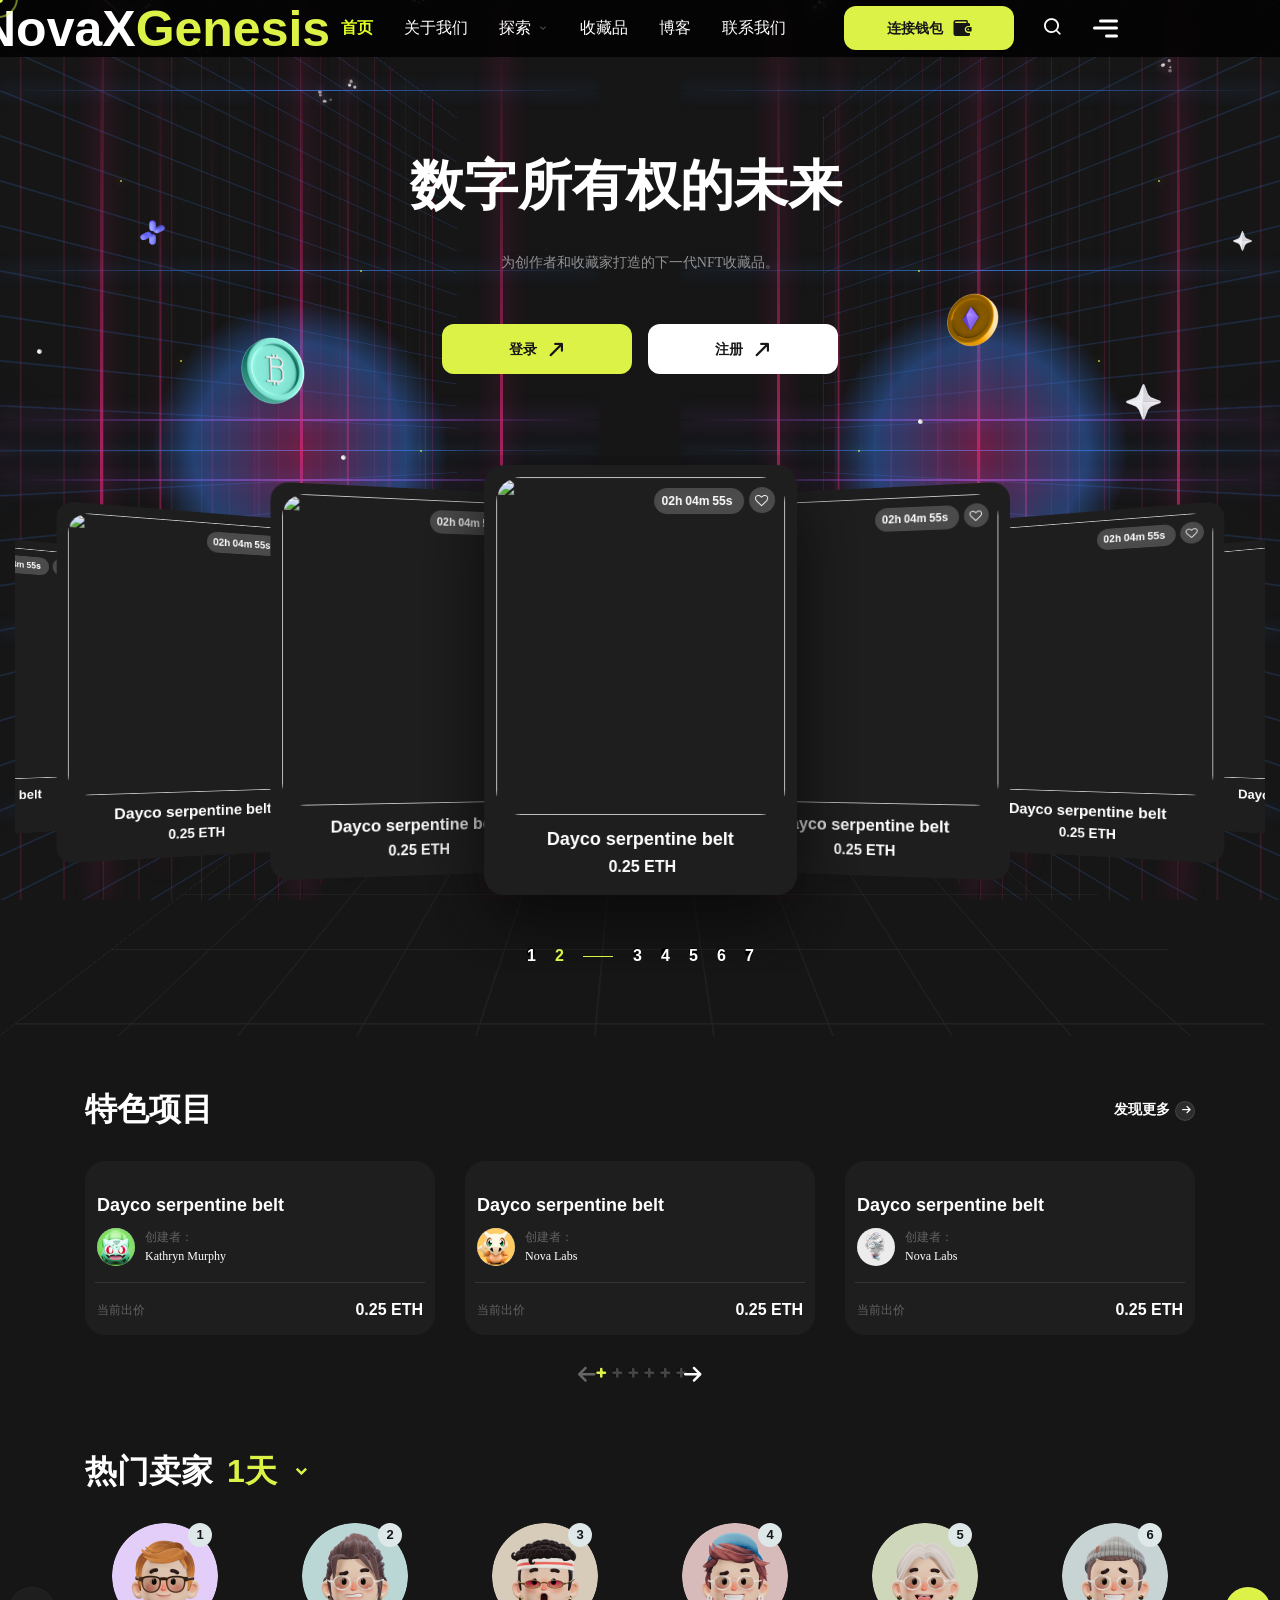
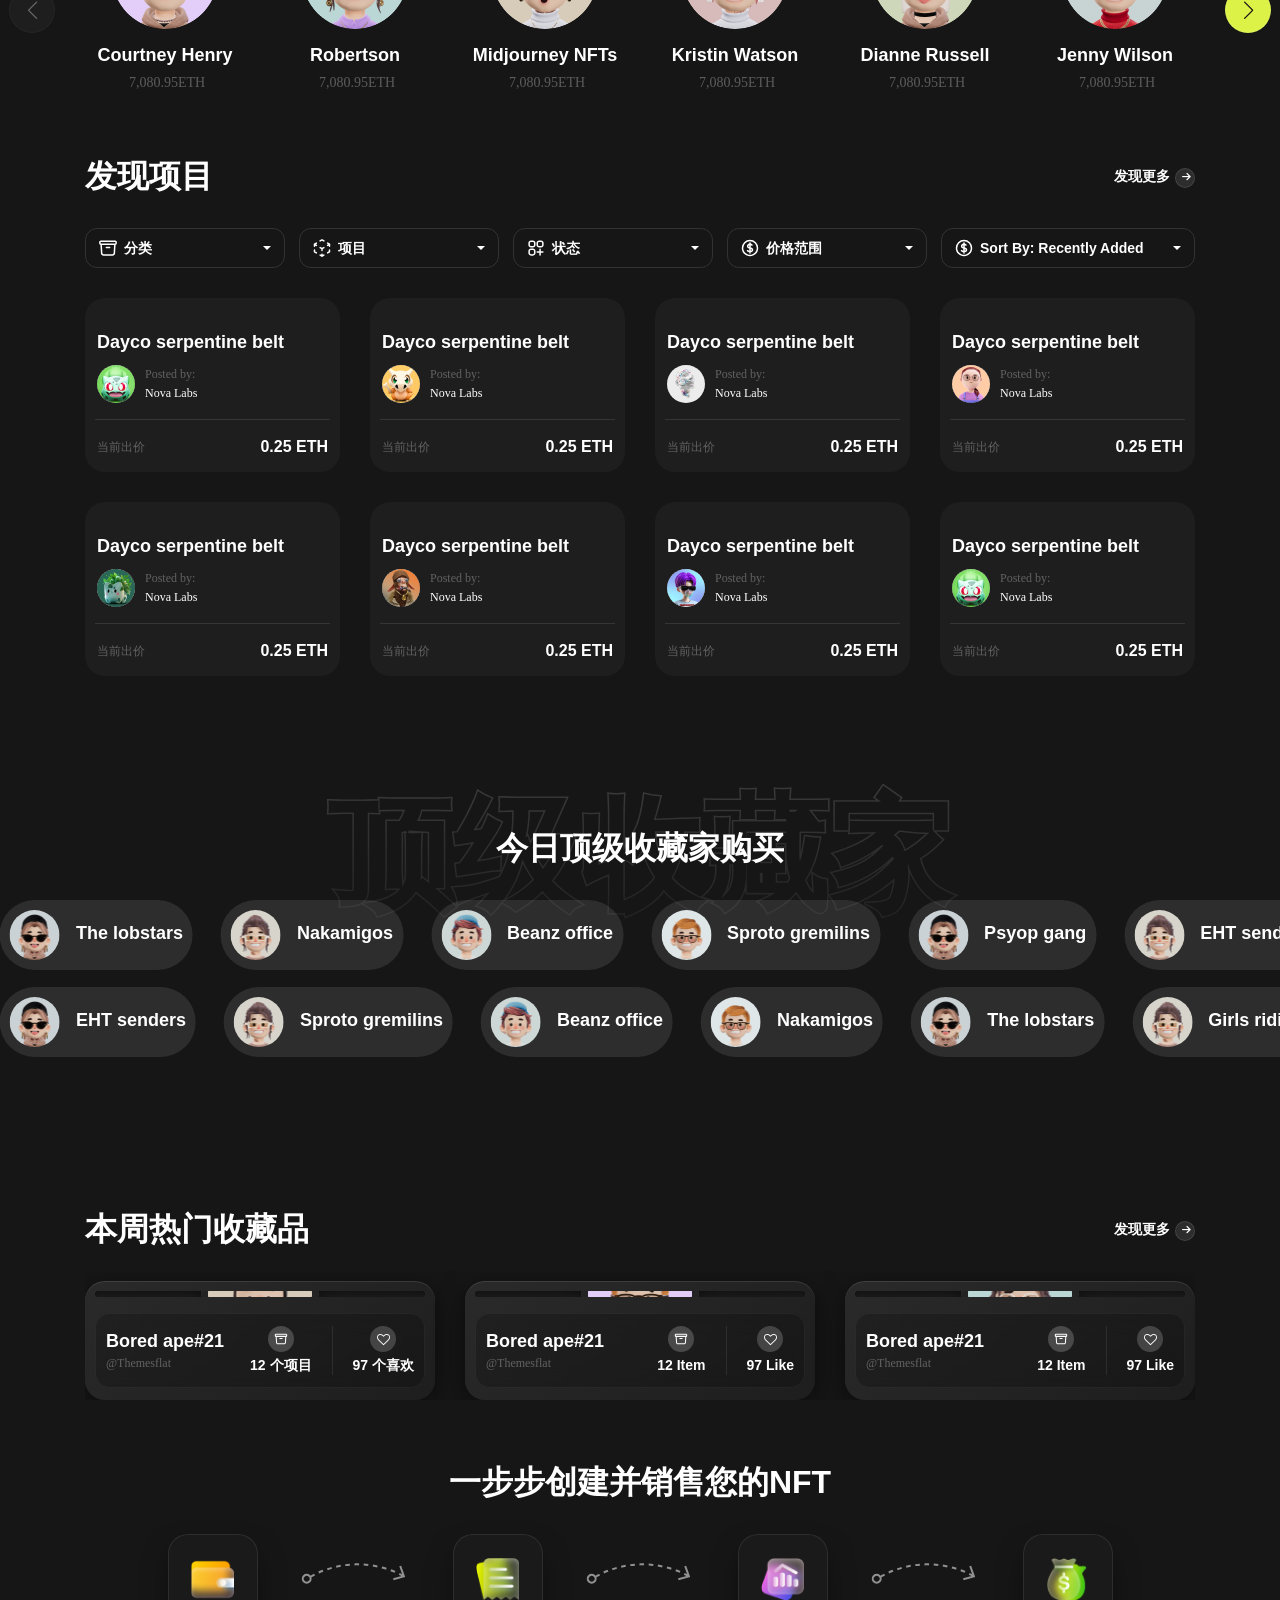
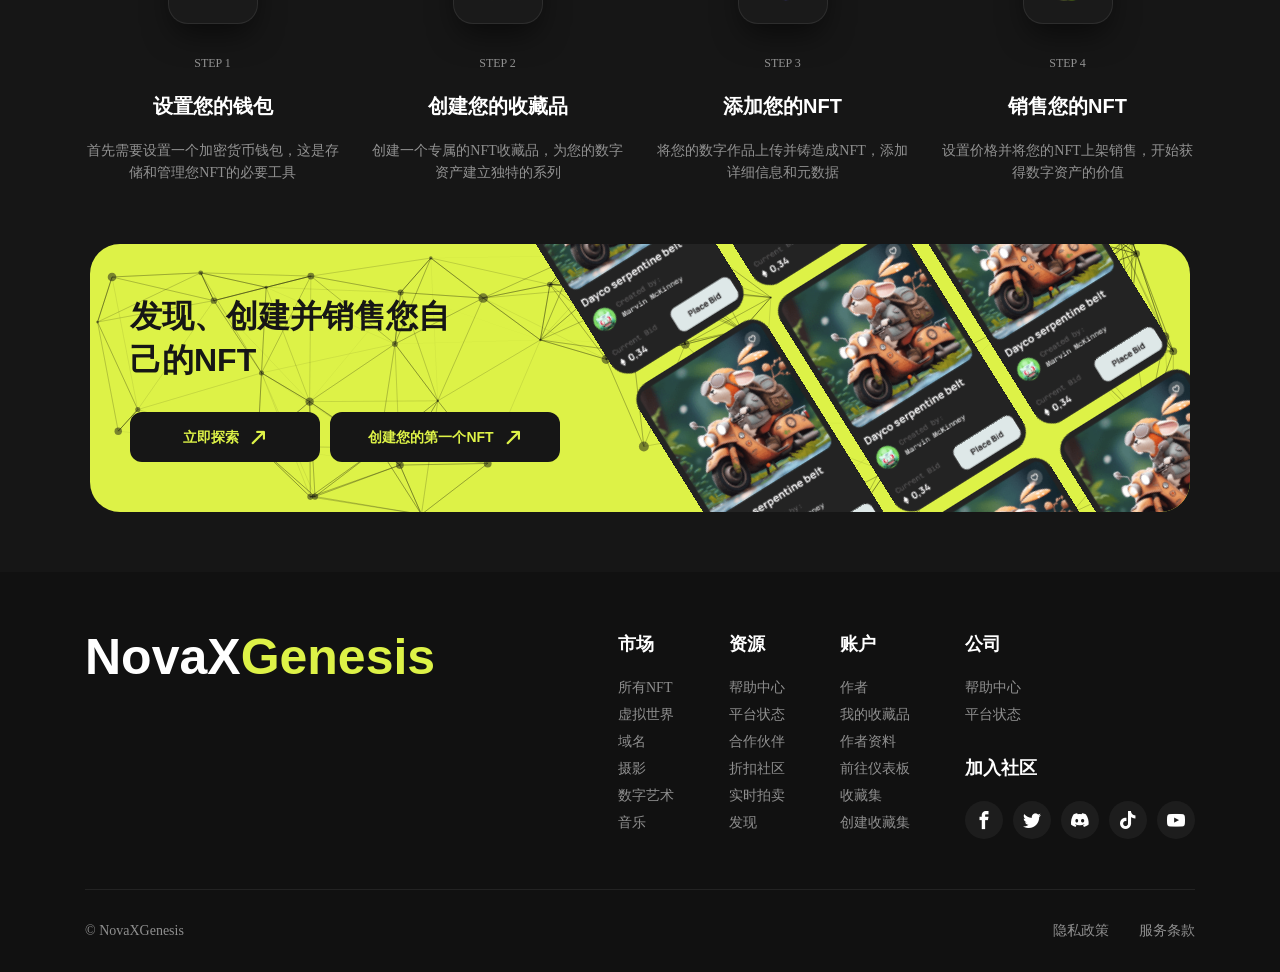
==== commit fde7917d: "修改了部分样式" ====
--- a/index.html
+++ b/index.html
@@ -37,7 +37,71 @@
   </div>
 
   <div id="wrapper">
-    <div id="page" class="pt-40 home-1">
+    <!-- 科技感流星背景 -->
+    <canvas id="meteorCanvas" class="meteor-canvas"></canvas>
+    <!-- 时光穿梭效果 - 左侧 -->
+    <div class="time-warp left">
+      <div class="main-beam"></div>
+      <div class="secondary-beam"></div>
+      <div class="secondary-beam"></div>
+      <div class="grid-lines">
+        <div class="horizontal-line"></div>
+        <div class="horizontal-line"></div>
+        <div class="horizontal-line"></div>
+        <div class="horizontal-line"></div>
+        <div class="horizontal-line"></div>
+        <div class="vertical-line near"></div>
+        <div class="vertical-line mid"></div>
+        <div class="vertical-line far"></div>
+        <div class="vertical-line far"></div>
+        <div class="vertical-line near"></div>
+        <div class="vertical-line mid"></div>
+        <div class="vertical-line far"></div>
+        <div class="vertical-line far"></div>
+        <div class="vertical-line near"></div>
+      </div>
+      <div class="grid-background"></div>
+      <div class="glow-effect"></div>
+      <div class="particle" style="top: 20%; left: 20%; animation-delay: 0s;"></div>
+      <div class="particle" style="top: 40%; left: 30%; animation-delay: 0.5s;"></div>
+      <div class="particle" style="top: 60%; left: 40%; animation-delay: 1s;"></div>
+      <div class="particle" style="top: 80%; left: 50%; animation-delay: 1.5s;"></div>
+      <div class="particle" style="top: 30%; left: 60%; animation-delay: 2s;"></div>
+      <div class="particle" style="top: 50%; left: 70%; animation-delay: 2.5s;"></div>
+      <div class="particle" style="top: 70%; left: 80%; animation-delay: 3s;"></div>
+    </div>
+    <!-- 时光穿梭效果 - 右侧 -->
+    <div class="time-warp right">
+      <div class="main-beam"></div>
+      <div class="secondary-beam"></div>
+      <div class="secondary-beam"></div>
+      <div class="grid-lines">
+        <div class="horizontal-line"></div>
+        <div class="horizontal-line"></div>
+        <div class="horizontal-line"></div>
+        <div class="horizontal-line"></div>
+        <div class="horizontal-line"></div>
+        <div class="vertical-line near"></div>
+        <div class="vertical-line mid"></div>
+        <div class="vertical-line far"></div>
+        <div class="vertical-line far"></div>
+        <div class="vertical-line near"></div>
+        <div class="vertical-line mid"></div>
+        <div class="vertical-line far"></div>
+        <div class="vertical-line far"></div>
+        <div class="vertical-line near"></div>
+      </div>
+      <div class="grid-background"></div>
+      <div class="glow-effect"></div>
+      <div class="particle" style="top: 20%; right: 20%; animation-delay: 0s;"></div>
+      <div class="particle" style="top: 40%; right: 30%; animation-delay: 0.5s;"></div>
+      <div class="particle" style="top: 60%; right: 40%; animation-delay: 1s;"></div>
+      <div class="particle" style="top: 80%; right: 50%; animation-delay: 1.5s;"></div>
+      <div class="particle" style="top: 30%; right: 60%; animation-delay: 2s;"></div>
+      <div class="particle" style="top: 50%; right: 70%; animation-delay: 2.5s;"></div>
+      <div class="particle" style="top: 70%; right: 80%; animation-delay: 3s;"></div>
+    </div>
+    <div id="page" class="home-1">
       <header id="header_main" class="header_1 header-fixed">
         <div class="novax-container">
           <div class="row">
@@ -1332,13 +1396,18 @@
             <h2 class="tf-title">今日顶级收藏家购买</h2>
           </div>
           <div class="featured swiper-container autoslider1" data-swiper='{
-                        "loop": false,
+                        "loop": true,
                         "spaceBetween": 28,
                         "slidesPerView": "auto",
                         "centeredSlides": false,
                         "observer": true,
                         "observeParents": true,
                         "grabCursor": true,
+                        "autoplay": {
+                            "delay": 0,
+                            "disableOnInteraction": false
+                        },
+                        "speed": 5000,
                         "breakpoints": {
                             "0": { 
                                 "spaceBetween": 20
@@ -1478,13 +1547,19 @@
             </div>
           </div>
           <div class="featured mt-17 swiper-container autoslider2" data-swiper='{
-                        "loop": false,
+                        "loop": true,
                         "spaceBetween": 28,
                         "slidesPerView": "auto",
                         "centeredSlides": false,
                         "observer": true,
                         "observeParents": true,
                         "grabCursor": true,
+                        "autoplay": {
+                            "delay": 0,
+                            "disableOnInteraction": false,
+                            "reverseDirection": false
+                        },
+                        "speed": 5000,
                         "breakpoints": {
                             "0": { 
                                 "spaceBetween": 20
@@ -2204,7 +2279,7 @@
     </div>
     <!-- /#page -->
 
-    <!-- Modal Popup Bid -->
+    <!--   订阅弹窗 -->
     <div class="modal fade popup" id="popup_bid" tabindex="-1" role="dialog" aria-hidden="true">
       <div class="modal-dialog modal-dialog-centered" role="document">
         <div class="modal-content">
@@ -2230,7 +2305,6 @@
       </div>
     </div>
   </div>
-  <!-- /#wrapper -->
 
   <div class="tf-mouse tf-mouse-outer"></div>
   <div class="tf-mouse tf-mouse-inner"></div>
@@ -2262,6 +2336,194 @@
   <script src="assets/js/tsparticles.min.js"></script>
   <script src="assets/js/tsparticles.js"></script>
   <script src="assets/js/main.js"></script>
+  <script>
+    <!-- 科技感流星效果 -->
+    (function() {
+      const canvas = document.getElementById('meteorCanvas');
+      if (!canvas) return;
+      
+      const ctx = canvas.getContext('2d');
+      
+      
+      function resizeCanvas() {
+        canvas.width = window.innerWidth;
+        canvas.height = window.innerHeight;
+      }
+      
+      resizeCanvas();
+      window.addEventListener('resize', resizeCanvas);
+      
+      // 配置参数
+      const config = {
+        meteorCount: 20,
+        particleCount: 50,
+        meteorSpeed: { min: 5, max: 15 },
+        meteorLength: { min: 50, max: 200 },
+        meteorWidth: { min: 1, max: 3 },
+        particleSize: { min: 1, max: 2 },
+        spawnInterval: 200,
+        colors: [
+          { start: 'rgba(255, 255, 255, 1)', end: 'rgba(59, 130, 246, 0.2)' },
+          { start: 'rgba(255, 255, 255, 1)', end: 'rgba(219, 39, 119, 0.2)' },
+          { start: 'rgba(255, 255, 255, 1)', end: 'rgba(168, 85, 247, 0.2)' },
+          { start: 'rgba(255, 255, 255, 1)', end: 'rgba(221, 242, 71, 0.2)' }
+        ]
+      };
+      
+      const meteors = [];
+      const particles = [];
+      
+      function random(min, max) {
+        return Math.random() * (max - min) + min;
+      }
+      
+      function createMeteor() {
+        if (meteors.length < config.meteorCount) {
+          const color = config.colors[Math.floor(random(0, config.colors.length))];
+          
+          meteors.push({
+            x: random(-100, canvas.width),
+            y: random(-100, 100),
+            angle: random(30, 60),
+            speed: random(config.meteorSpeed.min, config.meteorSpeed.max),
+            length: random(config.meteorLength.min, config.meteorLength.max),
+            width: random(config.meteorWidth.min, config.meteorWidth.max),
+            color: color,
+            opacity: 1,
+            trailLength: random(50, 100)
+          });
+        }
+      }
+      
+      function createParticle(x, y) {
+        if (particles.length < config.particleCount) {
+          particles.push({
+            x: x,
+            y: y,
+            vx: random(-2, 2),
+            vy: random(-2, 2),
+            size: random(config.particleSize.min, config.particleSize.max),
+            opacity: random(0.3, 0.8),
+            life: random(30, 60)
+          });
+        }
+      }
+      
+      function updateMeteors() {
+        for (let i = meteors.length - 1; i >= 0; i--) {
+          const meteor = meteors[i];
+          
+          const dx = Math.cos(meteor.angle * Math.PI / 180) * meteor.speed;
+          const dy = Math.sin(meteor.angle * Math.PI / 180) * meteor.speed;
+          
+          meteor.x += dx;
+          meteor.y += dy;
+          meteor.opacity -= 0.005;
+          
+          if (meteor.x > canvas.width + 100 || meteor.y > canvas.height + 100 || meteor.opacity <= 0) {
+            meteors.splice(i, 1);
+            for (let j = 0; j < 5; j++) {
+              createParticle(meteor.x, meteor.y);
+            }
+          }
+        }
+      }
+      
+      function updateParticles() {
+        for (let i = particles.length - 1; i >= 0; i--) {
+          const particle = particles[i];
+          
+          particle.x += particle.vx;
+          particle.y += particle.vy;
+          particle.life--;
+          particle.opacity -= 0.02;
+          
+          if (particle.life <= 0 || particle.opacity <= 0) {
+            particles.splice(i, 1);
+          }
+        }
+      }
+      
+      function drawMeteors() {
+        meteors.forEach(meteor => {
+          ctx.save();
+          
+          const endX = meteor.x - Math.cos(meteor.angle * Math.PI / 180) * meteor.length;
+          const endY = meteor.y - Math.sin(meteor.angle * Math.PI / 180) * meteor.length;
+          
+          const gradient = ctx.createLinearGradient(meteor.x, meteor.y, endX, endY);
+          gradient.addColorStop(0, 'rgba(0, 0, 0, 0)');
+          gradient.addColorStop(0.1, meteor.color.start);
+          gradient.addColorStop(0.9, meteor.color.end);
+          gradient.addColorStop(1, 'rgba(0, 0, 0, 0)');
+          
+          ctx.globalAlpha = meteor.opacity;
+          ctx.lineWidth = meteor.width;
+          ctx.strokeStyle = gradient;
+          ctx.shadowBlur = 20;
+          ctx.shadowColor = meteor.color.start;
+          
+          ctx.beginPath();
+          ctx.moveTo(meteor.x, meteor.y);
+          ctx.lineTo(endX, endY);
+          ctx.stroke();
+          
+          const trailEndX = endX - Math.cos(meteor.angle * Math.PI / 180) * meteor.trailLength;
+          const trailEndY = endY - Math.sin(meteor.angle * Math.PI / 180) * meteor.trailLength;
+          
+          const trailGradient = ctx.createLinearGradient(endX, endY, trailEndX, trailEndY);
+          trailGradient.addColorStop(0, meteor.color.end);
+          trailGradient.addColorStop(1, 'rgba(0, 0, 0, 0)');
+          
+          ctx.lineWidth = meteor.width * 0.5;
+          ctx.strokeStyle = trailGradient;
+          ctx.shadowBlur = 10;
+          
+          ctx.beginPath();
+          ctx.moveTo(endX, endY);
+          ctx.lineTo(trailEndX, trailEndY);
+          ctx.stroke();
+          
+          ctx.restore();
+        });
+      }
+      
+      function drawParticles() {
+        particles.forEach(particle => {
+          ctx.save();
+          ctx.globalAlpha = particle.opacity;
+          ctx.fillStyle = 'rgba(255, 255, 255, 1)';
+          ctx.shadowBlur = 10;
+          ctx.shadowColor = 'rgba(255, 255, 255, 0.8)';
+          
+          ctx.beginPath();
+          ctx.arc(particle.x, particle.y, particle.size, 0, Math.PI * 2);
+          ctx.fill();
+          
+          ctx.restore();
+        });
+      }
+      
+      function animate() {
+        ctx.clearRect(0, 0, canvas.width, canvas.height);
+        
+        updateMeteors();
+        updateParticles();
+        drawMeteors();
+        drawParticles();
+        
+        requestAnimationFrame(animate);
+      }
+      
+      setInterval(createMeteor, config.spawnInterval);
+      
+      animate();
+      
+      for (let i = 0; i < 5; i++) {
+        createMeteor();
+      }
+    })();
+  </script>
 </body>
 
 </html>
--- a/assets/css/style.css
+++ b/assets/css/style.css
@@ -1,8 +1,8 @@
 /**
-  * 名称: NovaX Genesis | NFT 市场
+  * 名称: NovaX Genesis 
   * 版本: 1.0.0
   * 作者: NovaX Genesis Team
-  * 描述: 现代 NFT 市场平台
+  * 描述: 现代 NFT 平台
 */
 @import "../icon/icon.css";
 @import "shortcodes.css";
@@ -1071,6 +1071,381 @@
   height: 100%;
 }
 
+/* 科技感流星背景 */
+.meteor-canvas {
+  position: fixed;
+  top: 0;
+  left: 0;
+  width: 100%;
+  height: 100%;
+  z-index: -2;
+  overflow: hidden;
+}
+
+/* 时光穿梭效果 */
+.time-warp {
+  position: fixed;
+  top: 0;
+  width: 600px;
+  height: 100vh;
+  z-index: -1;
+  overflow: hidden;
+  perspective: 1500px;
+}
+
+.time-warp.left {
+  left: 0;
+}
+
+.time-warp.right {
+  right: 0;
+}
+
+/* 主要光线效果 */
+.time-warp .main-beam {
+  position: absolute;
+  top: 50%;
+  width: 100%;
+  height: 4px;
+  background: linear-gradient(
+    to right,
+    transparent 0%,
+    rgba(219, 39, 119, 0.9) 30%,
+    rgba(59, 130, 246, 0.9) 50%,
+    rgba(219, 39, 119, 0.9) 70%,
+    transparent 100%
+  );
+  transform: translateY(-50%);
+  animation: mainBeam 2s linear infinite;
+  box-shadow: 0 0 40px rgba(219, 39, 119, 0.9), 0 0 80px rgba(59, 130, 246, 0.7);
+}
+
+.time-warp.left .main-beam {
+  left: -100%;
+  animation-direction: normal;
+}
+
+.time-warp.right .main-beam {
+  right: -100%;
+  animation-direction: reverse;
+}
+
+/* 辅助光线 */
+.time-warp .secondary-beam {
+  position: absolute;
+  top: 50%;
+  width: 100%;
+  height: 2px;
+  background: linear-gradient(
+    to right,
+    transparent 0%,
+    rgba(168, 85, 247, 0.7) 50%,
+    transparent 100%
+  );
+  transform: translateY(-50%) translateY(-30px);
+  animation: secondaryBeam 3s linear infinite;
+  box-shadow: 0 0 20px rgba(168, 85, 247, 0.7);
+}
+
+.time-warp .secondary-beam:nth-child(2) {
+  transform: translateY(-50%) translateY(30px);
+  animation-delay: 1.5s;
+}
+
+/* 网格线条 */
+.time-warp .grid-lines {
+  position: absolute;
+  top: 0;
+  width: 100%;
+  height: 100%;
+  transform-style: preserve-3d;
+}
+
+/* 水平线条 */
+.time-warp .horizontal-line {
+  position: absolute;
+  width: 100%;
+  height: 1px;
+  background: linear-gradient(
+    to right,
+    transparent 0%,
+    rgba(59, 130, 246, 0.8) 50%,
+    transparent 100%
+  );
+  animation: horizontalLine 2.5s linear infinite;
+  box-shadow: 0 0 15px rgba(59, 130, 246, 0.8);
+}
+
+.time-warp .horizontal-line:nth-child(1) {
+  top: 10%;
+  animation-delay: 0s;
+}
+
+.time-warp .horizontal-line:nth-child(2) {
+  top: 30%;
+  animation-delay: 0.3s;
+}
+
+.time-warp .horizontal-line:nth-child(3) {
+  top: 50%;
+  animation-delay: 0.6s;
+}
+
+.time-warp .horizontal-line:nth-child(4) {
+  top: 70%;
+  animation-delay: 0.9s;
+}
+
+.time-warp .horizontal-line:nth-child(5) {
+  top: 90%;
+  animation-delay: 1.2s;
+}
+
+/* 垂直线条 */
+.time-warp .vertical-line {
+  position: absolute;
+  width: 1px;
+  height: 100%;
+  background: linear-gradient(
+    to bottom,
+    transparent 0%,
+    rgba(219, 39, 119, 0.8) 50%,
+    transparent 100%
+  );
+  animation: verticalLine 2s linear infinite;
+  box-shadow: 0 0 15px rgba(219, 39, 119, 0.8);
+}
+
+.time-warp.left .vertical-line {
+  left: 50%;
+}
+
+.time-warp.right .vertical-line {
+  right: 50%;
+}
+
+/* 近景线条 */
+.time-warp .vertical-line.near {
+  width: 3px;
+  opacity: 0.9;
+  box-shadow: 0 0 25px rgba(219, 39, 119, 0.9);
+}
+
+/* 中景线条 */
+.time-warp .vertical-line.mid {
+  width: 2px;
+  opacity: 0.7;
+  box-shadow: 0 0 20px rgba(219, 39, 119, 0.7);
+}
+
+/* 远景线条 */
+.time-warp .vertical-line.far {
+  width: 1px;
+  opacity: 0.5;
+  box-shadow: 0 0 15px rgba(219, 39, 119, 0.5);
+}
+
+/* 线条位置和动画延迟 */
+.time-warp .vertical-line:nth-child(6) {
+  transform: translateX(-200px) translateZ(0);
+  animation-delay: 0s;
+}
+
+.time-warp .vertical-line:nth-child(7) {
+  transform: translateX(-150px) translateZ(-100px);
+  animation-delay: 0.1s;
+}
+
+.time-warp .vertical-line:nth-child(8) {
+  transform: translateX(-100px) translateZ(-200px);
+  animation-delay: 0.2s;
+}
+
+.time-warp .vertical-line:nth-child(9) {
+  transform: translateX(-50px) translateZ(-300px);
+  animation-delay: 0.3s;
+}
+
+.time-warp .vertical-line:nth-child(10) {
+  transform: translateX(0px) translateZ(0);
+  animation-delay: 0.4s;
+}
+
+.time-warp .vertical-line:nth-child(11) {
+  transform: translateX(50px) translateZ(-100px);
+  animation-delay: 0.5s;
+}
+
+.time-warp .vertical-line:nth-child(12) {
+  transform: translateX(100px) translateZ(-200px);
+  animation-delay: 0.6s;
+}
+
+.time-warp .vertical-line:nth-child(13) {
+  transform: translateX(150px) translateZ(-300px);
+  animation-delay: 0.7s;
+}
+
+.time-warp .vertical-line:nth-child(14) {
+  transform: translateX(200px) translateZ(0);
+  animation-delay: 0.8s;
+}
+
+/* 网格背景 */
+.time-warp .grid-background {
+  position: absolute;
+  top: 0;
+  width: 100%;
+  height: 100%;
+  background-image: 
+    linear-gradient(rgba(59, 130, 246, 0.2) 1px, transparent 1px),
+    linear-gradient(90deg, rgba(219, 39, 119, 0.2) 1px, transparent 1px);
+  background-size: 30px 30px;
+  animation: gridBackground 8s linear infinite;
+  transform: perspective(1000px) rotateY(45deg);
+}
+
+.time-warp.right .grid-background {
+  transform: perspective(1000px) rotateY(-45deg);
+  animation-direction: reverse;
+}
+
+/* 发光效果 */
+.time-warp .glow-effect {
+  position: absolute;
+  top: 50%;
+  left: 50%;
+  width: 300px;
+  height: 300px;
+  background: radial-gradient(circle, rgba(219, 39, 119, 0.4) 0%, rgba(59, 130, 246, 0.4) 50%, transparent 70%);
+  transform: translate(-50%, -50%);
+  animation: glowEffect 3s ease-in-out infinite;
+  border-radius: 50%;
+}
+
+/* 粒子效果 */
+.time-warp .particle {
+  position: absolute;
+  width: 2px;
+  height: 2px;
+  background-color: rgba(221, 242, 71, 0.8);
+  border-radius: 50%;
+  animation: particle 4s linear infinite;
+  box-shadow: 0 0 10px rgba(221, 242, 71, 0.8);
+}
+
+
+
+/* 动画 */
+@keyframes mainBeam {
+  0% {
+    transform: translateY(-50%) translateX(0) scaleX(0.5);
+    opacity: 0;
+  }
+  50% {
+    opacity: 1;
+  }
+  100% {
+    transform: translateY(-50%) translateX(100%) scaleX(1);
+    opacity: 0;
+  }
+}
+
+@keyframes secondaryBeam {
+  0% {
+    transform: translateY(-50%) translateX(0) scaleX(0.3);
+    opacity: 0;
+  }
+  50% {
+    opacity: 1;
+  }
+  100% {
+    transform: translateY(-50%) translateX(100%) scaleX(0.8);
+    opacity: 0;
+  }
+}
+
+@keyframes horizontalLine {
+  0% {
+    transform: translateX(-100%) translateZ(0);
+    opacity: 0;
+    width: 1px;
+  }
+  10% {
+    opacity: 1;
+    width: 3px;
+  }
+  90% {
+    opacity: 1;
+    width: 3px;
+  }
+  100% {
+    transform: translateX(100%) translateZ(-300px);
+    opacity: 0;
+    width: 1px;
+  }
+}
+
+@keyframes verticalLine {
+  0% {
+    transform: translateY(-100%) translateZ(0);
+    opacity: 0;
+    width: 1px;
+  }
+  10% {
+    opacity: 1;
+    width: 3px;
+  }
+  90% {
+    opacity: 1;
+    width: 3px;
+  }
+  100% {
+    transform: translateY(100%) translateZ(-300px);
+    opacity: 0;
+    width: 1px;
+  }
+}
+
+@keyframes gridBackground {
+  0% {
+    transform: perspective(1000px) rotateY(45deg) translateX(-30px) translateY(-30px);
+  }
+  100% {
+    transform: perspective(1000px) rotateY(45deg) translateX(30px) translateY(30px);
+  }
+}
+
+@keyframes glowEffect {
+  0%, 100% {
+    transform: translate(-50%, -50%) scale(1);
+    opacity: 0.3;
+  }
+  50% {
+    transform: translate(-50%, -50%) scale(1.3);
+    opacity: 0.7;
+  }
+}
+
+@keyframes particle {
+  0% {
+    transform: translate(0, 0) translateZ(0);
+    opacity: 0;
+  }
+  10% {
+    opacity: 1;
+  }
+  90% {
+    opacity: 1;
+  }
+  100% {
+    transform: translate(100px, 100px) translateZ(-200px);
+    opacity: 0;
+  }
+}
+
+
+
 /* 链接样式
 -------------------------------------------------------------- */
 a {
@@ -1104,6 +1479,9 @@
   width: 100%;
   border: none;
   padding-right: 0 !important;
+  transition: all 0.3s ease;
+  background: rgba(0, 0, 0, 0.8);
+  backdrop-filter: blur(10px);
 }
 
 #site-logo {
@@ -1125,7 +1503,7 @@
   gap: 28px;
   position: absolute;
   padding: 6px 0 7px 0;
-  right: 15px;
+  right: 90px;
   top: 0;
   justify-content: end;
   align-items: center;
@@ -1136,6 +1514,19 @@
   width: 30px;
   height: 30px;
   cursor: pointer;
+  transition: all 0.3s ease;
+}
+
+.canvas:hover {
+  transform: scale(1.1);
+}
+
+.canvas span {
+  transition: all 0.3s ease;
+}
+
+.canvas:hover span {
+  background-color: #ddf247;
 }
 
 .canvas span,
@@ -1188,6 +1579,13 @@
 .header-search .show-search {
   font-size: 20px;
   line-height: 44px;
+  transition: all 0.3s ease;
+  color: #fff;
+}
+
+.header-search .show-search:hover {
+  transform: scale(1.1);
+  color: #ddf247;
 }
 
 .header-search .top-search {
@@ -1236,6 +1634,12 @@
   line-height: 22px;
   font-weight: 500;
   color: #fff;
+  transition: all 0.3s ease;
+}
+
+#main-nav > ul > li > a:hover {
+  color: #ddf247;
+  transform: translateY(-2px);
 }
 
 #main-nav > ul > li.menu-item-has-children > a {
